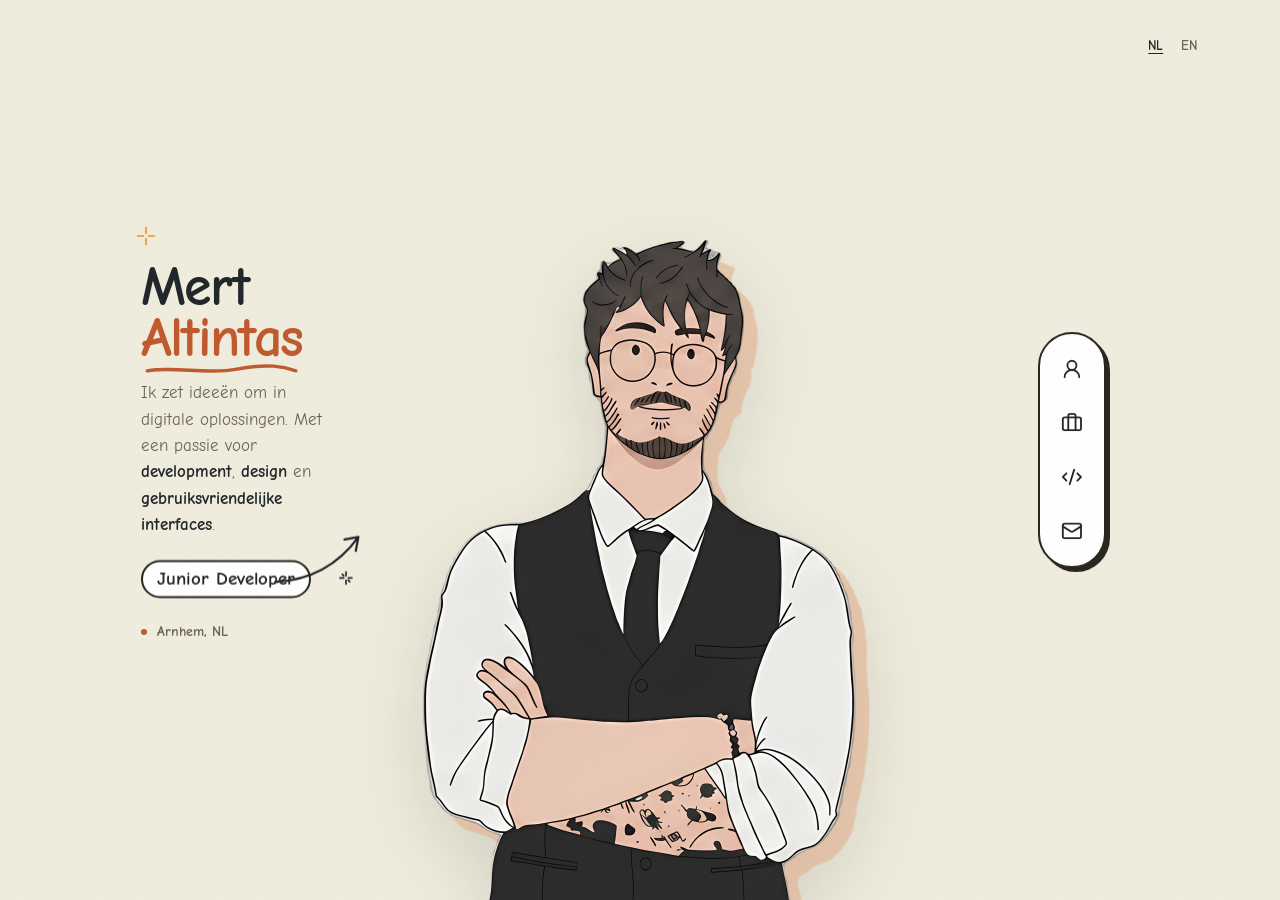
==== hero-concept.html @ b9d041a0 "V4 hero-concept: circle-reveal navigatie, dock, gooey trail, retro cursors Eerste commit van de port" ====
<!DOCTYPE html>
<html lang="nl">
<head>
<meta charset="UTF-8" />
<meta name="viewport" content="width=device-width, initial-scale=1.0" />
<title>Mert Altintas — Junior Developer</title>
<link rel="preconnect" href="https://fonts.googleapis.com" />
<link rel="preconnect" href="https://fonts.gstatic.com" crossorigin />
<link href="https://fonts.googleapis.com/css2?family=Bricolage+Grotesque:opsz,wght@12..96,500;12..96,600;12..96,700;12..96,800&family=Instrument+Sans:ital,wght@0,400;0,500;0,600;0,700;1,400&family=Comic+Neue:wght@400;700&display=swap" rel="stylesheet" />
<style>
  :root {
    --primary: #C05B2E;
    --deep:    #8F3E1C;
    --second:  #EFD9C8;
    --ink:     #22272B;
    --bg:      #F0EDDE;      /* matches the cartoon backdrop */
    --accent:  #F0A84B;
    --muted:   #6B6459;
    --hairline: #DED6C4;
    --line:    #2A2620;
  }

  * { margin: 0; padding: 0; box-sizing: border-box; }

  /* retro N64-handje als cursor, overal (pixel-art PNG, hotspot op de vingertop);
     tijdens mousedown zet JS .pressing op <html> en buigt de vinger (klik-variant) */
  html, body, a, button, .lang button, .dock-item, .back-circle {
    cursor: url("assets/cursor-hand.png") 11 1, auto;
  }
  html.pressing, html.pressing body, html.pressing a, html.pressing button,
  html.pressing .lang button, html.pressing .dock-item, html.pressing .back-circle {
    cursor: url("assets/cursor-hand-click.png?v=2") 11 7, auto;
  }
  html, body { height: 100%; }
  body {
    font-family: "Comic Sans MS", "Comic Sans", "Comic Neue", cursive; /* test op Merts verzoek, was "Instrument Sans" */
    color: var(--ink);
    background: var(--bg);
    overflow: hidden;
    -webkit-font-smoothing: antialiased;
    /* geen blauwe selectie bij klikken/slepen; LET OP: op de Contact-pagina straks
       user-select: text terugzetten op het mailadres zodat het kopieerbaar blijft */
    user-select: none;
    -webkit-user-select: none;
  }
  img { -webkit-user-drag: none; user-drag: none; }
  h1, h2, h3, .display { font-family: "Comic Sans MS", "Comic Sans", "Comic Neue", cursive; font-weight: bold; /* test, was "Bricolage Grotesque" */ }

  /* subtle paper grain */
  body::before {
    content: ""; position: fixed; inset: 0; pointer-events: none; z-index: 9;
    opacity: 0.04; mix-blend-mode: multiply;
    background-image: url("data:image/svg+xml,%3Csvg xmlns='http://www.w3.org/2000/svg' width='120' height='120'%3E%3Cfilter id='n'%3E%3CfeTurbulence type='fractalNoise' baseFrequency='0.8' numOctaves='2'/%3E%3C/filter%3E%3Crect width='100%25' height='100%25' filter='url(%23n)'/%3E%3C/svg%3E");
  }

  /* ===== Directional plane: home in the centre, each page in its own direction ===== */
  .viewport { width: 100vw; height: 100vh; overflow: hidden; }
  .track { position: relative; width: 100%; height: 100%; will-change: transform; }
  .panel { position: absolute; top: 0; left: 0; width: 100vw; height: 100vh; }
  .panel.pos-up    { top: -100vh; }  /* About me   */
  .panel.pos-right { left: 100vw; }  /* Projects   */
  .panel.pos-down  { top: 100vh; }   /* Skills     */
  .panel.pos-left  { left: -100vw; } /* Contact    */

  /* ===== HOME ===== */
  .home {
    display: grid;
    /* symmetric side columns so the portrait sits on the exact page centre */
    grid-template-columns: 1fr minmax(360px, 520px) 1fr;
    align-items: center;
    gap: 40px;
    padding: 48px clamp(40px, 6vw, 96px);
  }

  /* gooey pixel trail achter de content */
  #pixelCanvas {
    position: absolute; inset: 0; z-index: 0; pointer-events: none;
    display: grid; filter: url(#goo);
  }
  #pixelCanvas div { opacity: 0; background: var(--second); }
  #pixelCanvas div.on { opacity: 1; }
  /* content boven de trail */
  .intro { position: relative; z-index: 2; }

  /* top bar */
  .topbar {
    position: absolute; top: 34px; left: clamp(40px, 6vw, 96px); right: clamp(40px, 6vw, 96px);
    display: flex; justify-content: flex-end; align-items: center; z-index: 5;
  }
  .lang { display: flex; gap: 6px; font-size: 13px; font-weight: 600; color: var(--muted); }
  .lang button { font: inherit; background: none; border: 0; color: var(--muted); padding: 4px 6px; border-radius: 7px; }
  .lang button.on { color: var(--ink); text-decoration: underline; text-underline-offset: 3px; }

  /* left column */
  .intro { padding-left: clamp(24px, 5vw, 110px); }
  .intro .eyebrow {
    display: inline-flex; align-items: center; gap: 8px;
    font-size: 12px; font-weight: 700; letter-spacing: 0.14em; text-transform: uppercase; color: var(--muted);
    margin-bottom: 20px;
  }
  .intro .eyebrow::before { content: ""; width: 26px; height: 2px; background: var(--accent); border-radius: 2px; }
  .intro h1 {
    /* naam op een regel, dus kleiner dan de oude twee-regel-versie */
    font-size: clamp(38px, 4.4vw, 68px); line-height: 0.92; font-weight: 800; letter-spacing: -0.03em;
    margin-bottom: 16px;
  }
  .intro .bio { margin-bottom: 22px; }
  .intro .role { margin-bottom: 26px; }
  .intro h1 .last { color: var(--primary); -webkit-text-stroke: 0; position: relative; display: inline-block; }
  /* handgetekende accenten (16 jul): krabbel onder de naam, pijl naar de portrait, sparkles */
  .squiggle { position: absolute; left: 2%; bottom: -12px; width: 96%; height: 12px; color: var(--primary); }
  .doodle { position: absolute; color: var(--ink); pointer-events: none; }
  .doodle-spark-a { top: -36px; left: calc(clamp(24px, 5vw, 110px) - 6px); width: 22px; height: 22px; color: var(--accent); transform: rotate(12deg); }
  .doodle-spark-b { bottom: 52px; left: calc(clamp(24px, 5vw, 110px) + 196px); width: 18px; height: 18px; opacity: 0.75; transform: rotate(-9deg); }
  .doodle-arrow { right: -34px; bottom: 46px; width: 104px; height: 74px; opacity: 0.85; transform: rotate(6deg); }
  @media (max-width: 980px) { .doodle { display: none; } }
  .role {
    display: inline-block; font-family: "Comic Sans MS", "Comic Sans", "Comic Neue", cursive; font-weight: 600; font-size: 19px;
    color: var(--ink); padding: 6px 14px; border: 2px solid var(--line); border-radius: 999px; background: #fff;
    margin-bottom: 24px;
  }
  .bio { font-size: 16.5px; line-height: 1.6; color: var(--muted); max-width: 34ch; margin-bottom: 26px; }
  .bio b { color: var(--ink); font-weight: 600; }
  .meta { display: flex; align-items: center; gap: 10px; font-size: 13.5px; font-weight: 600; color: var(--muted); }
  .meta .dot { width: 6px; height: 6px; border-radius: 50%; background: var(--primary); }

  /* center portrait */
  .portrait {
    position: relative; display: grid; place-items: end center;
    height: calc(100% + 48px); margin-bottom: -48px; /* compensate section padding: image touches viewport bottom */
  }
  .portrait img {
    position: relative; z-index: 2; width: min(100%, 483px); height: auto; display: block;
    /* cartoon.png is nu een transparante cutout, edge-mask niet meer nodig */
    /* kleine overhang zodat de muis-parallax geen naad onder de figuur toont */
    margin-bottom: -10px;
    /* schaduw achter de figuur: harde offset in perzik (stijl van de site) + zachte diepte */
    filter: drop-shadow(14px 14px 0 rgba(228, 182, 149, 0.65)) drop-shadow(0 24px 36px rgba(34, 39, 43, 0.14));
  }
  /* right dock-nav (macOS-dock magnificatie, in de eigen stijl van de site) */
  .dock {
    justify-self: center; z-index: 2;
    display: flex; flex-direction: column; align-items: center; gap: 8px;
    background: #fff; border: 2px solid var(--line); border-radius: 999px;
    padding: 12px 9px; box-shadow: 4px 4px 0 var(--line); width: max-content;
  }
  .dock-item {
    position: relative; width: 46px; height: 46px; flex: 0 0 auto;
    display: grid; place-items: center;
    background: none; border: 2px solid transparent; border-radius: 50%;
    color: var(--ink); padding: 0;
    transition: background 0.2s ease, border-color 0.2s ease, color 0.2s ease;
  }
  .dock-item svg { width: 52%; height: 52%; }
  .dock-item:hover, .dock-item:focus-visible { background: var(--bg); border-color: var(--line); color: var(--primary); }
  .dock-label {
    position: absolute; right: calc(100% + 16px); top: 50%; translate: 0 -50%;
    background: #fff; border: 1.5px solid var(--line); border-radius: 8px;
    padding: 5px 11px; font-size: 13px; font-weight: 600; white-space: nowrap;
    box-shadow: 2px 2px 0 var(--line); color: var(--ink);
    opacity: 0; transform: translateX(6px); pointer-events: none;
    transition: opacity 0.18s ease, transform 0.18s ease;
  }
  .dock-item:hover .dock-label, .dock-item:focus-visible .dock-label { opacity: 1; transform: translateX(0); }
  /* game-style selectiepijltje rechts van het gehoverde item: obsidian-look
     (glazig donker facet-verloop via gradient + clip-path driehoek) */
  .dock-item::after {
    content: ""; position: absolute; left: calc(100% + 24px); top: 50%;
    translate: 0 -50%; width: 16px; height: 20px;
    background: linear-gradient(135deg, #4A525A 0%, #22272B 42%, #0C0E10 100%);
    clip-path: polygon(100% 0, 0 50%, 100% 100%);
    filter: drop-shadow(2px 3px 0 rgba(42, 38, 32, 0.3));
    opacity: 0; transform: translateX(8px); pointer-events: none;
    transition: opacity 0.15s ease, transform 0.15s ease;
  }
  .dock-item:hover::after, .dock-item:focus-visible::after { opacity: 1; transform: translateX(0); }

  /* ===== SUBPAGES ===== */
  .sub { display: grid; place-items: center; text-align: center; padding: 60px; background: var(--bg); }
  /* placeholder page colours */
  .sub.pos-up    { background: #F0A84B; }  /* About    */
  .sub.pos-right { background: #C05B2E; }  /* Projects */
  .sub.pos-down  { background: #8F3E1C; }  /* Skills   */
  .sub.pos-left  { background: #EFD9C8; }  /* Contact  */
  .sub.pos-up .kicker { color: var(--deep); }
  .sub.pos-right, .sub.pos-down { color: #F6F1E4; }
  .sub.pos-right .kicker, .sub.pos-down .kicker { color: var(--accent); }
  .sub.pos-right p, .sub.pos-down p { color: #F0E4D3; }
  .sub.pos-left .kicker { color: var(--primary); }
  .sub .inner { max-width: 640px; }
  .sub .kicker { font-size: 12px; font-weight: 700; letter-spacing: 0.16em; text-transform: uppercase; color: var(--accent); margin-bottom: 14px; }
  .sub h2 { font-size: clamp(40px, 6vw, 72px); font-weight: 800; letter-spacing: -0.03em; line-height: 1; margin-bottom: 18px; }
  .sub p { font-size: 17px; line-height: 1.6; color: var(--muted); }
  /* circle-reveal navigatie: pagina cirkelt uit de dock-knop open, de ronde
     terugknop zit op dezelfde plek en zuigt hem weer terug */
  .panel.circle-mode { position: fixed; top: 0; left: 0; z-index: 30; will-change: clip-path; }
  /* ronde terugknop met home-icoon; toets B (en Esc) gaat ook terug.
     LET OP: absolute (niet fixed), anders blijft hij op het scherm hangen
     als zijn panel weer buiten beeld geparkeerd wordt (bug 16 jul) */
  .back-circle {
    position: absolute; translate: -50% -50%; width: 52px; height: 52px;
    border-radius: 50%; background: #fff; border: 2px solid var(--line);
    box-shadow: 3px 3px 0 var(--line); display: grid; place-items: center;
    color: var(--ink); padding: 0;
    transition: transform 0.2s ease, box-shadow 0.2s ease;
  }
  .back-circle:hover, .back-circle:focus-visible { transform: scale(1.1); box-shadow: 4px 4px 0 var(--line); }
  .back-circle svg { width: 24px; height: 24px; }


  /* click sparks (reactbits ClickSpark, geport naar vanilla) */
  #sparkCanvas { position: fixed; inset: 0; z-index: 45; pointer-events: none; }

  /* reveal-on-load */
  .rv { opacity: 0; transform: translateY(18px); }

  @media (max-width: 980px) {
    .home { grid-template-columns: 1fr; grid-template-areas: "portrait" "intro" "roadmap"; text-align: center; overflow-y: auto; padding-top: 90px; }
    .portrait { grid-area: portrait; } .intro { grid-area: intro; }
    .dock { grid-area: roadmap; flex-direction: row; margin: 0 auto 24px; }
    .dock-label { display: none; } /* geen hover op touch */
    .dock-item::after { display: none; } /* selectiepijltje ook niet op mobiel */
    .bio { margin-left: auto; margin-right: auto; }
  }
</style>
</head>
<body>
  <div class="viewport">
    <div class="track" id="track">

      <!-- ============ HOME ============ -->
      <section class="panel home">
        <!-- gooey pixel trail (21st.dev @danielpetho gooey-filter, geport naar vanilla) -->
        <svg aria-hidden="true" style="position:absolute;width:0;height:0">
          <defs>
            <filter id="goo">
              <feGaussianBlur in="SourceGraphic" stdDeviation="5" result="blur" />
              <feColorMatrix in="blur" type="matrix" values="1 0 0 0 0  0 1 0 0 0  0 0 1 0 0  0 0 0 19 -9" result="goo" />
              <feComposite in="SourceGraphic" in2="goo" operator="atop" />
            </filter>
          </defs>
        </svg>
        <div id="pixelCanvas" aria-hidden="true"></div>

        <div class="topbar">
          <div class="lang"><button class="on">NL</button><button>EN</button></div>
        </div>

        <div class="intro">
          <svg class="doodle doodle-spark-a rv" viewBox="0 0 24 24" aria-hidden="true"><path d="M12 3v6M12 15v6M3 12h6M15 12h6" fill="none" stroke="currentColor" stroke-width="2.4" stroke-linecap="round"/></svg>
          <h1 class="rv">Mert <span class="last">Altintas<svg class="squiggle" viewBox="0 0 200 14" preserveAspectRatio="none" aria-hidden="true"><path d="M4 8 C 40 2, 80 13, 120 6 S 180 3, 196 8" fill="none" stroke="currentColor" stroke-width="4" stroke-linecap="round"/></svg></span></h1>
          <p class="bio rv">Ik zet ideeën om in digitale oplossingen. Met een passie voor <b>development</b>, <b>design</b> en <b>gebruiksvriendelijke interfaces</b>.</p>
          <span class="role rv">Junior Developer</span>
          <div class="meta rv"><span class="dot"></span> Arnhem, NL</div>
          <svg class="doodle doodle-spark-b rv" viewBox="0 0 24 24" aria-hidden="true"><path d="M12 4v5M12 15v5M4 12h5M15 12h5M7 7l2 2M15 15l2 2" fill="none" stroke="currentColor" stroke-width="2.2" stroke-linecap="round"/></svg>
          <svg class="doodle doodle-arrow rv" viewBox="0 0 120 84" aria-hidden="true"><path d="M6 72 C 42 70, 76 56, 102 20 M102 20 l-16 3 M102 20 l-3 16" fill="none" stroke="currentColor" stroke-width="2.6" stroke-linecap="round" stroke-linejoin="round"/></svg>
        </div>

        <div class="portrait rv">
          <img src="assets/cartoon.png?v=8" alt="Mert Altintas, cartoon" />
        </div>

        <!-- dock-nav (21st.dev @ibelick dock, geport naar vanilla, gefuseerd met de kompas-items) -->
        <nav class="dock rv" id="dock" aria-label="Navigatie">
          <button class="dock-item" data-target="1" aria-label="About me">
            <svg viewBox="0 0 24 24" fill="none" stroke="currentColor" stroke-width="2" stroke-linecap="round" stroke-linejoin="round"><circle cx="12" cy="8" r="5"/><path d="M20 21a8 8 0 0 0-16 0"/></svg>
            <span class="dock-label">About me</span>
          </button>
          <button class="dock-item" data-target="2" aria-label="Projects">
            <svg viewBox="0 0 24 24" fill="none" stroke="currentColor" stroke-width="2" stroke-linecap="round" stroke-linejoin="round"><path d="M16 20V4a2 2 0 0 0-2-2h-4a2 2 0 0 0-2 2v16"/><rect width="20" height="14" x="2" y="6" rx="2"/></svg>
            <span class="dock-label">Projects</span>
          </button>
          <button class="dock-item" data-target="3" aria-label="Skills">
            <svg viewBox="0 0 24 24" fill="none" stroke="currentColor" stroke-width="2" stroke-linecap="round" stroke-linejoin="round"><path d="m18 16 4-4-4-4"/><path d="m6 8-4 4 4 4"/><path d="m14.5 4-5 16"/></svg>
            <span class="dock-label">Skills</span>
          </button>
          <button class="dock-item" data-target="4" aria-label="Contact">
            <svg viewBox="0 0 24 24" fill="none" stroke="currentColor" stroke-width="2" stroke-linecap="round" stroke-linejoin="round"><rect width="20" height="16" x="2" y="4" rx="2"/><path d="m22 7-8.97 5.7a1.94 1.94 0 0 1-2.06 0L2 7"/></svg>
            <span class="dock-label">Contact</span>
          </button>
        </nav>
      </section>

      <!-- ============ SUBPAGES: elk een eigen windrichting ============ -->
      <section class="panel sub pos-up">
        <button class="back-circle" data-target="0" aria-label="Terug">
          <svg viewBox="0 0 24 24" fill="none" stroke="currentColor" stroke-width="2.1" stroke-linecap="round" stroke-linejoin="round"><path d="M15 21v-8a1 1 0 0 0-1-1h-4a1 1 0 0 0-1 1v8"/><path d="M3 10a2 2 0 0 1 .709-1.528l7-5.999a2 2 0 0 1 2.582 0l7 5.999A2 2 0 0 1 21 10v9a2 2 0 0 1-2 2H5a2 2 0 0 1-2-2z"/></svg>
        </button>
        <div class="inner"><div class="kicker">About</div><h2>About me</h2><p>Deze pagina bouwen we straks.</p></div>
      </section>
      <section class="panel sub pos-right">
        <button class="back-circle" data-target="0" aria-label="Terug">
          <svg viewBox="0 0 24 24" fill="none" stroke="currentColor" stroke-width="2.1" stroke-linecap="round" stroke-linejoin="round"><path d="M15 21v-8a1 1 0 0 0-1-1h-4a1 1 0 0 0-1 1v8"/><path d="M3 10a2 2 0 0 1 .709-1.528l7-5.999a2 2 0 0 1 2.582 0l7 5.999A2 2 0 0 1 21 10v9a2 2 0 0 1-2 2H5a2 2 0 0 1-2-2z"/></svg>
        </button>
        <div class="inner"><div class="kicker">Work</div><h2>Projects</h2><p>Hier komen de projectkaarten: ChoreShare, EventKit, en meer.</p></div>
      </section>
      <section class="panel sub pos-down">
        <button class="back-circle" data-target="0" aria-label="Terug">
          <svg viewBox="0 0 24 24" fill="none" stroke="currentColor" stroke-width="2.1" stroke-linecap="round" stroke-linejoin="round"><path d="M15 21v-8a1 1 0 0 0-1-1h-4a1 1 0 0 0-1 1v8"/><path d="M3 10a2 2 0 0 1 .709-1.528l7-5.999a2 2 0 0 1 2.582 0l7 5.999A2 2 0 0 1 21 10v9a2 2 0 0 1-2 2H5a2 2 0 0 1-2-2z"/></svg>
        </button>
        <div class="inner"><div class="kicker">Stack</div><h2>Skills</h2><p>Hier komt de skill-set en tooling.</p></div>
      </section>
      <section class="panel sub pos-left">
        <button class="back-circle" data-target="0" aria-label="Terug">
          <svg viewBox="0 0 24 24" fill="none" stroke="currentColor" stroke-width="2.1" stroke-linecap="round" stroke-linejoin="round"><path d="M15 21v-8a1 1 0 0 0-1-1h-4a1 1 0 0 0-1 1v8"/><path d="M3 10a2 2 0 0 1 .709-1.528l7-5.999a2 2 0 0 1 2.582 0l7 5.999A2 2 0 0 1 21 10v9a2 2 0 0 1-2 2H5a2 2 0 0 1-2-2z"/></svg>
        </button>
        <div class="inner"><div class="kicker">Say hi</div><h2>Contact</h2><p>Hier komen je mail en socials.</p></div>
      </section>

    </div>
  </div>

  <canvas id="sparkCanvas"></canvas>

  <script src="https://cdnjs.cloudflare.com/ajax/libs/gsap/3.12.5/gsap.min.js"></script>
  <script>
    let current = 0;      /* 0 home, 1 about, 2 projects, 3 skills, 4 contact */
    let animating = false;

    /* CIRCLE-REVEAL navigatie (16 jul, verving de richtings-wipe na Merts akkoord):
       elke pagina cirkelt open vanuit zijn dock-knop (clip-path circle), de ronde
       terugknop op exact dezelfde plek zuigt hem weer terug. De track beweegt
       nooit meer; .circle-mode zet het panel fullscreen op position:fixed. */
    const PANELS = [null,
      document.querySelector(".panel.pos-up"),     /* 1 about    */
      document.querySelector(".panel.pos-right"),  /* 2 projects */
      document.querySelector(".panel.pos-down"),   /* 3 skills   */
      document.querySelector(".panel.pos-left"),   /* 4 contact  */
    ];
    let activePanel = null, circleOrigin = null;
    const coverRadius = (x, y) =>
      Math.hypot(Math.max(x, window.innerWidth - x), Math.max(y, window.innerHeight - y));
    const circleClip = (r) => {
      activePanel.style.clipPath = "circle(" + r + "px at " + circleOrigin.x + "px " + circleOrigin.y + "px)";
    };
    function openCircle(i, btn) {
      animating = true;
      activePanel = PANELS[i];
      const b = btn.getBoundingClientRect();
      circleOrigin = { x: b.left + b.width / 2, y: b.top + b.height / 2 };
      const back = activePanel.querySelector(".back-circle");
      back.style.left = circleOrigin.x + "px";
      back.style.top = circleOrigin.y + "px";
      activePanel.classList.add("circle-mode");
      circleClip(0);
      current = i;
      const prox = { r: 0 };
      gsap.to(prox, {
        r: coverRadius(circleOrigin.x, circleOrigin.y), duration: 0.9, ease: "power3.inOut",
        onUpdate: () => circleClip(prox.r),
        onComplete: () => { activePanel.style.clipPath = "none"; animating = false; },
      });
    }
    function closeCircle() {
      animating = true;
      const prox = { r: coverRadius(circleOrigin.x, circleOrigin.y) };
      gsap.to(prox, {
        r: 0, duration: 0.75, ease: "power3.inOut",
        onUpdate: () => circleClip(prox.r),
        onComplete: () => {
          activePanel.classList.remove("circle-mode");
          activePanel.style.clipPath = "";
          activePanel = null;
          current = 0; animating = false;
        },
      });
    }
    function goTo(i, srcEl) {
      i = Math.max(0, Math.min(PANELS.length - 1, i));
      if (i === current || animating) return;
      if (i > 0 && current === 0 && srcEl) openCircle(i, srcEl);
      else if (i === 0 && activePanel) closeCircle();
    }

    document.querySelectorAll("[data-target]").forEach((el) => {
      el.addEventListener("click", (e) => {
        e.preventDefault();
        goTo(parseInt(el.dataset.target, 10), el);
      });
    });

    // keyboard: Esc en B (zoals op een controller) gaan terug naar home
    document.addEventListener("keydown", (e) => {
      if (e.key === "Escape" || e.key === "b" || e.key === "B") goTo(0);
    });

    // click sparks (reactbits ClickSpark in vanilla): streepjes schieten uit het klikpunt
    const sparkCanvas = document.getElementById("sparkCanvas");
    const sparkCtx = sparkCanvas.getContext("2d");
    const SPARK = { count: 8, size: 10, radius: 17, duration: 420 };
    let sparks = [], sparkRaf = null;
    function sizeSparkCanvas() {
      sparkCanvas.width = window.innerWidth * devicePixelRatio;
      sparkCanvas.height = window.innerHeight * devicePixelRatio;
      sparkCtx.setTransform(devicePixelRatio, 0, 0, devicePixelRatio, 0, 0);
    }
    sizeSparkCanvas();
    window.addEventListener("resize", sizeSparkCanvas);
    function drawSparks(now) {
      sparkCtx.clearRect(0, 0, window.innerWidth, window.innerHeight);
      sparks = sparks.filter((s) => {
        const p = (now - s.t0) / SPARK.duration;
        if (p >= 1) return false;
        const eased = 1 - Math.pow(1 - p, 3); /* ease-out cubic */
        const dist = eased * SPARK.radius;
        const len = SPARK.size * (1 - eased);
        const x1 = s.x + Math.cos(s.hoek) * dist;
        const y1 = s.y + Math.sin(s.hoek) * dist;
        sparkCtx.strokeStyle = s.kleur;
        sparkCtx.lineWidth = 2;
        sparkCtx.lineCap = "round";
        sparkCtx.beginPath();
        sparkCtx.moveTo(x1, y1);
        sparkCtx.lineTo(x1 + Math.cos(s.hoek) * len, y1 + Math.sin(s.hoek) * len);
        sparkCtx.stroke();
        return true;
      });
      sparkRaf = sparks.length ? requestAnimationFrame(drawSparks) : null;
    }
    document.addEventListener("mousedown", (e) => {
      /* inkt op lichte pagina's, cream op de donkere (projects/skills) */
      const kleur = (current === 2 || current === 3) ? "#F6F1E4" : "#22272B";
      const t0 = performance.now();
      for (let i = 0; i < SPARK.count; i++) {
        sparks.push({ x: e.clientX, y: e.clientY, hoek: (2 * Math.PI * i) / SPARK.count, t0, kleur });
      }
      if (!sparkRaf) sparkRaf = requestAnimationFrame(drawSparks);
    });

    // cursor: vinger buigt zolang de muisknop ingedrukt is
    document.addEventListener("mousedown", () => document.documentElement.classList.add("pressing"));
    document.addEventListener("mouseup", () => document.documentElement.classList.remove("pressing"));
    document.addEventListener("mouseleave", () => document.documentElement.classList.remove("pressing"));

    // gooey pixel trail: muis laat blokjes achter die door het SVG-filter samensmelten
    const pixelCanvas = document.getElementById("pixelCanvas");
    let pxSize = 28, pxCols = 0, pxCells = [], pxTimers = [];
    function buildPixelGrid() {
      pxSize = window.innerWidth < 980 ? 22 : 28;
      pxCols = Math.ceil(pixelCanvas.clientWidth / pxSize);
      const pxRows = Math.ceil(pixelCanvas.clientHeight / pxSize);
      pixelCanvas.style.gridTemplateColumns = "repeat(" + pxCols + ", 1fr)";
      pixelCanvas.style.gridTemplateRows = "repeat(" + pxRows + ", 1fr)";
      pixelCanvas.innerHTML = "";
      pxCells = []; pxTimers = [];
      const frag = document.createDocumentFragment();
      for (let i = 0; i < pxCols * pxRows; i++) {
        const d = document.createElement("div");
        frag.appendChild(d); pxCells.push(d); pxTimers.push(0);
      }
      pixelCanvas.appendChild(frag);
    }
    buildPixelGrid();
    window.addEventListener("resize", buildPixelGrid);
    window.addEventListener("mousemove", (e) => {
      if (current !== 0) return;
      const r = pixelCanvas.getBoundingClientRect();
      if (e.clientX < r.left || e.clientY < r.top || e.clientX >= r.right || e.clientY >= r.bottom) return;
      const i = Math.floor((e.clientX - r.left) / pxSize) + Math.floor((e.clientY - r.top) / pxSize) * pxCols;
      const cell = pxCells[i];
      if (!cell) return;
      cell.classList.add("on");
      clearTimeout(pxTimers[i]);
      pxTimers[i] = setTimeout(() => cell.classList.remove("on"), 500);
    });

    // dock-magnificatie: knoppen zwellen op naarmate de muis dichterbij komt (macOS-dock)
    if (window.matchMedia("(pointer: fine)").matches) {
      const BASE = 46, GROW = 24, RANGE = 110;
      const dockEl = document.getElementById("dock");
      const dockItems = [...dockEl.querySelectorAll(".dock-item")].map((el) => ({
        el,
        wTo: gsap.quickTo(el, "width",  { duration: 0.25, ease: "power2.out" }),
        hTo: gsap.quickTo(el, "height", { duration: 0.25, ease: "power2.out" }),
      }));
      window.addEventListener("mousemove", (e) => {
        if (current !== 0) return;
        const r = dockEl.getBoundingClientRect();
        const near = e.clientX > r.left - 130 && e.clientX < r.right + 130 &&
                     e.clientY > r.top - 130 && e.clientY < r.bottom + 130;
        dockItems.forEach(({ el, wTo, hTo }) => {
          let size = BASE;
          if (near) {
            const b = el.getBoundingClientRect();
            const d = Math.abs(e.clientY - (b.top + b.height / 2));
            size = BASE + GROW * Math.max(0, 1 - d / RANGE);
          }
          wTo(size); hTo(size);
        });
      });
    }

    // subtiele muis-parallax op home: portrait beweegt zacht mee, doodle iets sterker (diepte)
    if (window.matchMedia("(pointer: fine)").matches) {
      const layers = [
        { el: document.querySelector(".portrait img"), fx: 14, fy: 7 },
      ].filter(l => l.el).map(l => ({
        fx: l.fx, fy: l.fy,
        xTo: gsap.quickTo(l.el, "x", { duration: 0.7, ease: "power3.out" }),
        yTo: gsap.quickTo(l.el, "y", { duration: 0.7, ease: "power3.out" }),
      }));
      window.addEventListener("mousemove", (e) => {
        if (current !== 0 || animating) return;
        const nx = e.clientX / window.innerWidth - 0.5;
        const ny = e.clientY / window.innerHeight - 0.5;
        layers.forEach(L => { L.xTo(nx * L.fx); L.yTo(ny * L.fy); });
      });
    }

    // intro reveal
    window.addEventListener("load", () => {
      gsap.to(".rv", { opacity: 1, y: 0, duration: 0.8, ease: "power3.out", stagger: 0.09, delay: 0.15 });
    });

  </script>
</body>
</html>
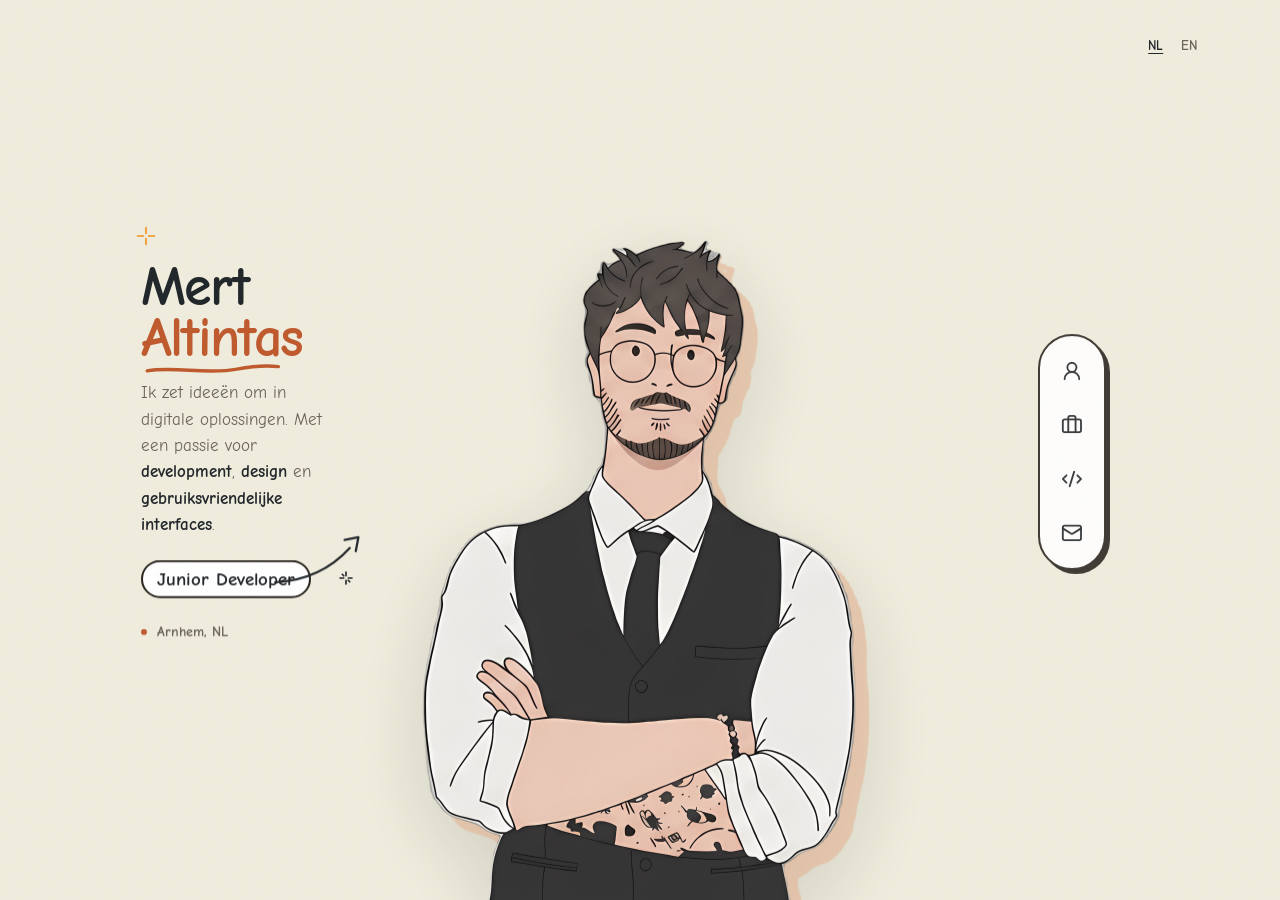
==== commit b0956a1c: "V4: liquid trail, subpagina's gevuld, spiraal-morph navigatie, contactformulier - Gooey pixel-grid v" ====
--- a/hero-concept.html
+++ b/hero-concept.html
@@ -72,13 +72,13 @@
     padding: 48px clamp(40px, 6vw, 96px);
   }
 
-  /* gooey pixel trail achter de content */
-  #pixelCanvas {
-    position: absolute; inset: 0; z-index: 0; pointer-events: none;
-    display: grid; filter: url(#goo);
-  }
-  #pixelCanvas div { opacity: 0; background: var(--second); }
-  #pixelCanvas div.on { opacity: 1; }
+  /* liquid trail: canvas per panel, het goo-filter smelt de cirkels tot een
+     vloeibare sliert die achter de muis aan stroomt (verving de pixel-grid) */
+  .trail-canvas {
+    /* LET OP: canvas is een replaced element, inset:0 rekt hem niet op; width/height moet expliciet */
+    position: absolute; inset: 0; width: 100%; height: 100%; z-index: 0; pointer-events: none;
+    filter: url(#goo);
+  }
   /* content boven de trail */
   .intro { position: relative; z-index: 2; }
 
@@ -176,8 +176,8 @@
   .dock-item:hover::after, .dock-item:focus-visible::after { opacity: 1; transform: translateX(0); }
 
   /* ===== SUBPAGES ===== */
-  .sub { display: grid; place-items: center; text-align: center; padding: 60px; background: var(--bg); }
-  /* placeholder page colours */
+  .sub { display: grid; place-items: center; text-align: left; padding: clamp(28px, 5vh, 56px) clamp(24px, 5vw, 72px); background: var(--bg); overflow: hidden; }
+  /* paginakleuren */
   .sub.pos-up    { background: #F0A84B; }  /* About    */
   .sub.pos-right { background: #C05B2E; }  /* Projects */
   .sub.pos-down  { background: #8F3E1C; }  /* Skills   */
@@ -187,10 +187,129 @@
   .sub.pos-right .kicker, .sub.pos-down .kicker { color: var(--accent); }
   .sub.pos-right p, .sub.pos-down p { color: #F0E4D3; }
   .sub.pos-left .kicker { color: var(--primary); }
-  .sub .inner { max-width: 640px; }
+  /* scrollen kan, maar zonder zichtbare scrollbar (Mert wil geen "scroll options" zien) */
+  .sub .inner { position: relative; z-index: 2; width: min(100%, 1080px); max-height: 100%; overflow-y: auto; scrollbar-width: none; }
+  .sub .inner::-webkit-scrollbar { display: none; }
   .sub .kicker { font-size: 12px; font-weight: 700; letter-spacing: 0.16em; text-transform: uppercase; color: var(--accent); margin-bottom: 14px; }
-  .sub h2 { font-size: clamp(40px, 6vw, 72px); font-weight: 800; letter-spacing: -0.03em; line-height: 1; margin-bottom: 18px; }
-  .sub p { font-size: 17px; line-height: 1.6; color: var(--muted); }
+  .sub h2 { font-size: clamp(34px, 4.6vw, 60px); font-weight: 800; letter-spacing: -0.03em; line-height: 1; margin-bottom: 18px; }
+  .sub p { font-size: 16.5px; line-height: 1.6; color: var(--muted); }
+
+  /* gedeelde bouwstenen in de site-stijl: wit papier, inkt-rand, offset-schaduw */
+  .chip {
+    display: inline-flex; align-items: center; gap: 7px;
+    background: #fff; border: 2px solid var(--line); border-radius: 999px;
+    padding: 6px 13px; font-size: 13.5px; font-weight: 600; color: var(--ink);
+    box-shadow: 2px 2px 0 var(--line);
+    transition: transform 0.18s cubic-bezier(0.34, 1.56, 0.64, 1);
+  }
+  .chip:hover { transform: rotate(0deg) translateY(-3px); }
+
+  /* --- About: polaroid links, verhaal rechts --- */
+  .about-grid { display: grid; grid-template-columns: minmax(220px, 300px) 1fr; gap: clamp(28px, 4vw, 64px); align-items: center; }
+  /* rauwe cutout-foto tegen de onderrand geankerd, zoals de cartoon op home
+     (polaroid eruit op Merts verzoek 17 jul); zit buiten .inner zodat hij
+     niet meescrollt en de onderkant nooit los in beeld hangt */
+  .about-photo {
+    position: absolute; z-index: 1; left: clamp(32px, 8vw, 150px); bottom: -8px;
+    height: min(74vh, 640px); width: auto; display: block;
+    filter: drop-shadow(12px 12px 0 rgba(143, 62, 28, 0.35)) drop-shadow(0 18px 28px rgba(34, 39, 43, 0.16));
+  }
+  .about-grid { grid-template-columns: minmax(240px, 360px) 1fr; }
+  .about-grid .about-spacer { min-height: 1px; }
+  .sub.pos-up h2 { color: var(--ink); }
+  .sub.pos-up p { color: #4A3312; max-width: 52ch; } /* 52ch: blijft vrij van de terugknop rechts */
+  .about-text p + p { margin-top: 12px; }
+  .facts { display: flex; flex-wrap: wrap; gap: 10px; margin-top: 22px; }
+
+  /* --- Projects: kop links, kaarten rechts --- */
+  /* minmax(0,1fr): anders duwen de screenshots de tracks breder dan de container */
+  .proj-layout { display: grid; grid-template-columns: minmax(200px, 280px) minmax(0, 1fr); gap: clamp(26px, 4vw, 56px); align-items: center; }
+  .proj-grid { display: grid; grid-template-columns: minmax(0, 1fr) minmax(0, 1fr); gap: 18px; }
+  .proj-card {
+    display: block; min-width: 0; text-decoration: none; color: var(--ink);
+    background: #fff; border: 2px solid var(--line); border-radius: 16px;
+    box-shadow: 4px 4px 0 var(--line); padding: 14px;
+    transition: transform 0.22s cubic-bezier(0.34, 1.56, 0.64, 1), box-shadow 0.22s cubic-bezier(0.34, 1.56, 0.64, 1);
+  }
+  .proj-card:hover { transform: translate(-3px, -3px) rotate(-0.4deg); box-shadow: 8px 8px 0 var(--line); }
+  .thumb {
+    height: 108px; border-radius: 10px; border: 1.5px solid var(--hairline);
+    overflow: hidden; display: grid; place-items: center; margin-bottom: 12px; background: var(--bg);
+  }
+  .thumb img { width: 100%; height: 100%; object-fit: cover; object-position: top; }
+  .thumb.thumb-app img { object-position: 50% 26%; } /* stukje onder de statusbalk */
+  .thumb.thumb-me img { object-position: 50% 10%; }  /* hoofd van de cartoon in beeld */
+  /* placeholder-thumbnail zolang er nog geen echte screenshot is */
+  .thumb.ph {
+    font-size: 12px; font-weight: 700; letter-spacing: 0.08em; text-transform: uppercase; color: var(--muted);
+    background: repeating-linear-gradient(-45deg, var(--bg) 0 12px, #E9E4D2 12px 24px);
+  }
+  .proj-card h3 { display: flex; align-items: center; gap: 7px; font-size: 17px; margin-bottom: 4px; }
+  .proj-card h3 svg { width: 15px; height: 15px; flex: 0 0 auto; color: var(--primary); }
+  .sub .proj-card .pdesc { color: var(--muted); font-size: 13.5px; line-height: 1.45; margin-bottom: 11px; }
+  .tags { display: flex; flex-wrap: wrap; gap: 6px; }
+  .tag { font-size: 11px; font-weight: 700; padding: 3px 9px; border: 1.5px solid var(--line); border-radius: 999px; background: var(--bg); color: var(--ink); }
+
+  /* --- Skills: groepen met chips, licht scheefgezet als stickers --- */
+  .skills-inner { max-width: 780px; }
+  .sk-intro { max-width: 52ch; }
+  .skill-groups { display: grid; gap: 26px; margin-top: 26px; }
+  .sgroup h3 { font-size: 13px; font-weight: 700; letter-spacing: 0.14em; text-transform: uppercase; color: var(--accent); margin-bottom: 12px; }
+  .sgroup .chips { display: flex; flex-wrap: wrap; gap: 10px; }
+  .sgroup .chip:nth-child(3n)   { transform: rotate(1.6deg); }
+  .sgroup .chip:nth-child(3n+1) { transform: rotate(-1.2deg); }
+  .sgroup .chip:hover { transform: rotate(0deg) translateY(-3px); }
+
+  /* --- Contact: gecentreerd, mailadres kopieerbaar --- */
+  .contact-inner { text-align: center; display: grid; justify-items: center; }
+  .sub.pos-left h2 { color: var(--ink); }
+  .sub.pos-left p { max-width: 44ch; }
+  /* direct-bericht formulier (17 jul, verving de mailto/GitHub-knoppen op Merts verzoek) */
+  .contact-form {
+    width: min(100%, 540px); text-align: left; margin-top: 24px;
+    background: #fff; border: 2px solid var(--line); border-radius: 18px;
+    box-shadow: 5px 5px 0 var(--line); padding: 20px;
+    display: grid; gap: 13px;
+  }
+  .form-row { display: grid; grid-template-columns: 1fr 1fr; gap: 12px; }
+  .field { display: grid; gap: 6px; }
+  .field span { font-size: 11px; font-weight: 700; letter-spacing: 0.09em; text-transform: uppercase; color: var(--muted); }
+  .field input, .field textarea {
+    font: inherit; font-size: 14.5px; font-weight: 600; color: var(--ink);
+    background: var(--bg); border: 2px solid var(--line); border-radius: 12px;
+    padding: 9px 12px; min-width: 0; resize: vertical;
+    user-select: text; -webkit-user-select: text;
+    transition: border-color 0.18s ease, background 0.18s ease;
+  }
+  .field input:focus, .field textarea:focus { outline: none; border-color: var(--primary); background: #fff; }
+  .send-btn { justify-self: end; }
+  .send-btn:disabled { opacity: 0.6; }
+  .contact-row { display: flex; align-items: center; justify-content: center; flex-wrap: wrap; gap: 12px; margin-top: 18px; }
+  .mail-card {
+    display: inline-flex; align-items: center; gap: 12px;
+    background: #fff; border: 2px solid var(--line); border-radius: 999px;
+    box-shadow: 4px 4px 0 var(--line); padding: 8px 10px 8px 20px;
+  }
+  /* mailadres moet kopieerbaar blijven (user-select staat globaal uit) */
+  .mail-card .addr { font-size: clamp(15px, 2vw, 21px); font-weight: 700; color: var(--ink); user-select: text; -webkit-user-select: text; }
+  .copy-btn {
+    font: inherit; font-size: 13px; font-weight: 700; color: var(--ink);
+    border: 2px solid var(--line); background: var(--bg); border-radius: 999px; padding: 8px 14px;
+    transition: background 0.18s ease, transform 0.18s cubic-bezier(0.34, 1.56, 0.64, 1);
+  }
+  .copy-btn:hover { background: var(--second); transform: translateY(-2px); }
+  .cta {
+    display: inline-flex; align-items: center; gap: 8px; text-decoration: none;
+    font: inherit; color: var(--ink); font-weight: 700; font-size: 14.5px;
+    background: #fff; border: 2px solid var(--line); border-radius: 999px; padding: 10px 18px;
+    box-shadow: 3px 3px 0 var(--line);
+    transition: transform 0.2s cubic-bezier(0.34, 1.56, 0.64, 1), box-shadow 0.2s cubic-bezier(0.34, 1.56, 0.64, 1);
+  }
+  .cta:hover { transform: translate(-2px, -2px); box-shadow: 5px 5px 0 var(--line); }
+  .cta svg { width: 16px; height: 16px; }
+  .cta.primary { background: var(--primary); color: #fff; }
+  .contact-meta { display: flex; align-items: center; gap: 10px; font-size: 13.5px; font-weight: 600; color: var(--muted); margin-top: 24px; }
+  .contact-meta .dot { width: 6px; height: 6px; border-radius: 50%; background: var(--primary); }
   /* circle-reveal navigatie: pagina cirkelt uit de dock-knop open, de ronde
      terugknop zit op dezelfde plek en zuigt hem weer terug */
   .panel.circle-mode { position: fixed; top: 0; left: 0; z-index: 30; will-change: clip-path; }
@@ -198,13 +317,15 @@
      LET OP: absolute (niet fixed), anders blijft hij op het scherm hangen
      als zijn panel weer buiten beeld geparkeerd wordt (bug 16 jul) */
   .back-circle {
-    position: absolute; translate: -50% -50%; width: 52px; height: 52px;
+    position: absolute; z-index: 5; translate: -50% -50%; width: 52px; height: 52px;
     border-radius: 50%; background: #fff; border: 2px solid var(--line);
     box-shadow: 3px 3px 0 var(--line); display: grid; place-items: center;
     color: var(--ink); padding: 0;
-    transition: transform 0.2s ease, box-shadow 0.2s ease;
+    transition: transform 0.12s ease, box-shadow 0.12s ease;
   }
   .back-circle:hover, .back-circle:focus-visible { transform: scale(1.1); box-shadow: 4px 4px 0 var(--line); }
+  /* pressing depth: knop zakt bij het klikken in de richting van zijn schaduw */
+  .back-circle:active { transform: scale(0.94) translate(2px, 2px); box-shadow: 1px 1px 0 var(--line); }
   .back-circle svg { width: 24px; height: 24px; }
 
 
@@ -221,26 +342,38 @@
     .dock-label { display: none; } /* geen hover op touch */
     .dock-item::after { display: none; } /* selectiepijltje ook niet op mobiel */
     .bio { margin-left: auto; margin-right: auto; }
+    /* subpagina's: enkele kolom, content scrollt binnen .inner (back-circle blijft staan) */
+    .sub { padding: 84px 20px 40px; place-items: start center; }
+    .about-grid, .proj-layout { grid-template-columns: 1fr; gap: 26px; align-items: start; }
+    /* mobiel: foto gewoon in de flow, niet absoluut */
+    .about-photo { position: static; height: auto; width: min(58%, 210px); margin: 0 auto; order: -1; }
+    .about-grid .about-spacer { display: none; }
+    .proj-grid { grid-template-columns: 1fr; }
+    .contact-inner { text-align: center; }
+    .form-row { grid-template-columns: 1fr; }
+    .mail-card { flex-direction: column; gap: 10px; padding: 14px 18px; border-radius: 22px; }
   }
 </style>
 </head>
 <body>
+  <!-- goo-filter voor de liquid trail (gedeeld door alle panels) -->
+  <svg aria-hidden="true" style="position:absolute;width:0;height:0">
+    <defs>
+      <filter id="goo">
+        <feGaussianBlur in="SourceGraphic" stdDeviation="7" result="blur" />
+        <feColorMatrix in="blur" type="matrix" values="1 0 0 0 0  0 1 0 0 0  0 0 1 0 0  0 0 0 19 -9" result="goo" />
+        <feComposite in="SourceGraphic" in2="goo" operator="atop" />
+      </filter>
+    </defs>
+  </svg>
+
   <div class="viewport">
     <div class="track" id="track">
 
       <!-- ============ HOME ============ -->
       <section class="panel home">
-        <!-- gooey pixel trail (21st.dev @danielpetho gooey-filter, geport naar vanilla) -->
-        <svg aria-hidden="true" style="position:absolute;width:0;height:0">
-          <defs>
-            <filter id="goo">
-              <feGaussianBlur in="SourceGraphic" stdDeviation="5" result="blur" />
-              <feColorMatrix in="blur" type="matrix" values="1 0 0 0 0  0 1 0 0 0  0 0 1 0 0  0 0 0 19 -9" result="goo" />
-              <feComposite in="SourceGraphic" in2="goo" operator="atop" />
-            </filter>
-          </defs>
-        </svg>
-        <div id="pixelCanvas" aria-hidden="true"></div>
+        <!-- liquid trail (verving de gooey pixel-grid op 17 jul) -->
+        <canvas class="trail-canvas" aria-hidden="true"></canvas>
 
         <div class="topbar">
           <div class="lang"><button class="on">NL</button><button>EN</button></div>
@@ -283,28 +416,135 @@
 
       <!-- ============ SUBPAGES: elk een eigen windrichting ============ -->
       <section class="panel sub pos-up">
+        <canvas class="trail-canvas" aria-hidden="true"></canvas>
         <button class="back-circle" data-target="0" aria-label="Terug">
           <svg viewBox="0 0 24 24" fill="none" stroke="currentColor" stroke-width="2.1" stroke-linecap="round" stroke-linejoin="round"><path d="M15 21v-8a1 1 0 0 0-1-1h-4a1 1 0 0 0-1 1v8"/><path d="M3 10a2 2 0 0 1 .709-1.528l7-5.999a2 2 0 0 1 2.582 0l7 5.999A2 2 0 0 1 21 10v9a2 2 0 0 1-2 2H5a2 2 0 0 1-2-2z"/></svg>
         </button>
-        <div class="inner"><div class="kicker">About</div><h2>About me</h2><p>Deze pagina bouwen we straks.</p></div>
+        <img class="about-photo s-rv" src="assets/portrait-cutout.png" alt="Foto van Mert" />
+        <div class="inner">
+          <div class="about-grid">
+            <div class="about-spacer" aria-hidden="true"></div>
+            <div class="about-text">
+              <div class="kicker s-rv">About</div>
+              <h2 class="s-rv">Ik ben Mert.</h2>
+              <p class="s-rv">27, uit Arnhem. Ik begon met een MBO-opleiding applicatieontwikkeling en zit nu in mijn derde jaar HBO-ICT aan de Hogeschool Utrecht. Ik bouw met React Native, React en TypeScript, en ik ontwerp het liefst zelf wat ik daarna bouw.</p>
+              <p class="s-rv">Naast mijn studie werk ik als freelance designer en developer. Ik maak websites voor ondernemers en bouw mijn eigen app, ChoreShare, een huishoud-app voor studentenhuizen die ik van nul heb opgezet.</p>
+              <p class="s-rv">Waar ik naartoe werk: een developer zijn die je een probleem geeft en een afgemaakt product teruggeeft. Geen half werk, geen buzzwords. In mijn vrije tijd vind je me aan de boulderwand of achter een film.</p>
+              <div class="facts">
+                <span class="chip s-rv">HBO-ICT, Hogeschool Utrecht</span>
+                <span class="chip s-rv">Freelance designer en developer</span>
+                <span class="chip s-rv">Boulderen</span>
+                <span class="chip s-rv">Films en series</span>
+              </div>
+            </div>
+          </div>
+        </div>
       </section>
       <section class="panel sub pos-right">
+        <canvas class="trail-canvas" aria-hidden="true"></canvas>
         <button class="back-circle" data-target="0" aria-label="Terug">
           <svg viewBox="0 0 24 24" fill="none" stroke="currentColor" stroke-width="2.1" stroke-linecap="round" stroke-linejoin="round"><path d="M15 21v-8a1 1 0 0 0-1-1h-4a1 1 0 0 0-1 1v8"/><path d="M3 10a2 2 0 0 1 .709-1.528l7-5.999a2 2 0 0 1 2.582 0l7 5.999A2 2 0 0 1 21 10v9a2 2 0 0 1-2 2H5a2 2 0 0 1-2-2z"/></svg>
         </button>
-        <div class="inner"><div class="kicker">Work</div><h2>Projects</h2><p>Hier komen de projectkaarten: ChoreShare, EventKit, en meer.</p></div>
+        <div class="inner">
+          <div class="proj-layout">
+            <div class="proj-head">
+              <div class="kicker s-rv">Work</div>
+              <h2 class="s-rv">Projects</h2>
+              <p class="s-rv">Een greep uit wat ik de afgelopen tijd heb ontworpen en gebouwd.</p>
+            </div>
+            <div class="proj-grid">
+              <article class="proj-card s-rv">
+                <div class="thumb thumb-app"><img src="assets/screen-taken.png" alt="Screenshot van de ChoreShare app" /></div>
+                <h3>ChoreShare</h3>
+                <p class="pdesc">Huishoud-app voor studentenhuizen. Van nul opgezet: design, app en backend.</p>
+                <div class="tags"><span class="tag">React Native</span><span class="tag">Expo</span><span class="tag">Firebase</span><span class="tag">TypeScript</span></div>
+              </article>
+              <a class="proj-card s-rv" href="https://choreshare.nl" target="_blank" rel="noopener">
+                <div class="thumb ph">Screenshot volgt</div>
+                <h3>ChoreShare.nl <svg viewBox="0 0 24 24" fill="none" stroke="currentColor" stroke-width="2.4" stroke-linecap="round" stroke-linejoin="round" aria-hidden="true"><path d="M7 7h10v10"/><path d="M7 17 17 7"/></svg></h3>
+                <p class="pdesc">Marketingsite voor de app. Statische one-pager met vloeiende animaties.</p>
+                <div class="tags"><span class="tag">HTML en CSS</span><span class="tag">GSAP</span><span class="tag">Vercel</span></div>
+              </a>
+              <article class="proj-card s-rv">
+                <div class="thumb ph">Screenshot volgt</div>
+                <h3>EventKit</h3>
+                <p class="pdesc">Festival-app, teamproject aan de HU. Backend endpoints en de profielpagina gebouwd.</p>
+                <div class="tags"><span class="tag">React Native</span><span class="tag">Node.js</span><span class="tag">Fastify</span><span class="tag">MySQL</span></div>
+              </article>
+              <article class="proj-card s-rv">
+                <div class="thumb thumb-me"><img src="assets/cartoon.png?v=8" alt="" /></div>
+                <h3>Portfolio</h3>
+                <p class="pdesc">Deze site. Handgetekende stijl, gebouwd zonder framework.</p>
+                <div class="tags"><span class="tag">HTML en CSS</span><span class="tag">GSAP</span><span class="tag">Vanilla JS</span></div>
+              </article>
+            </div>
+          </div>
+        </div>
       </section>
       <section class="panel sub pos-down">
+        <canvas class="trail-canvas" aria-hidden="true"></canvas>
         <button class="back-circle" data-target="0" aria-label="Terug">
           <svg viewBox="0 0 24 24" fill="none" stroke="currentColor" stroke-width="2.1" stroke-linecap="round" stroke-linejoin="round"><path d="M15 21v-8a1 1 0 0 0-1-1h-4a1 1 0 0 0-1 1v8"/><path d="M3 10a2 2 0 0 1 .709-1.528l7-5.999a2 2 0 0 1 2.582 0l7 5.999A2 2 0 0 1 21 10v9a2 2 0 0 1-2 2H5a2 2 0 0 1-2-2z"/></svg>
         </button>
-        <div class="inner"><div class="kicker">Stack</div><h2>Skills</h2><p>Hier komt de skill-set en tooling.</p></div>
+        <div class="inner skills-inner">
+          <div class="kicker s-rv">Stack</div>
+          <h2 class="s-rv">Skills</h2>
+          <p class="s-rv sk-intro">Waar ik dagelijks mee bouw, en wat daaromheen nodig is om het ook echt af te maken.</p>
+          <div class="skill-groups">
+            <div class="sgroup s-rv">
+              <h3>Frontend</h3>
+              <div class="chips">
+                <span class="chip">React Native</span><span class="chip">Expo</span><span class="chip">React</span><span class="chip">TypeScript</span><span class="chip">JavaScript</span><span class="chip">HTML en CSS</span><span class="chip">GSAP</span>
+              </div>
+            </div>
+            <div class="sgroup s-rv">
+              <h3>Backend en data</h3>
+              <div class="chips">
+                <span class="chip">Node.js</span><span class="chip">Fastify</span><span class="chip">MySQL</span><span class="chip">Firebase</span>
+              </div>
+            </div>
+            <div class="sgroup s-rv">
+              <h3>Tools en werkwijze</h3>
+              <div class="chips">
+                <span class="chip">Git en GitHub</span><span class="chip">Azure</span><span class="chip">Vercel</span><span class="chip">Figma</span><span class="chip">Claude Code</span>
+              </div>
+            </div>
+          </div>
+        </div>
       </section>
       <section class="panel sub pos-left">
+        <canvas class="trail-canvas" aria-hidden="true"></canvas>
         <button class="back-circle" data-target="0" aria-label="Terug">
           <svg viewBox="0 0 24 24" fill="none" stroke="currentColor" stroke-width="2.1" stroke-linecap="round" stroke-linejoin="round"><path d="M15 21v-8a1 1 0 0 0-1-1h-4a1 1 0 0 0-1 1v8"/><path d="M3 10a2 2 0 0 1 .709-1.528l7-5.999a2 2 0 0 1 2.582 0l7 5.999A2 2 0 0 1 21 10v9a2 2 0 0 1-2 2H5a2 2 0 0 1-2-2z"/></svg>
         </button>
-        <div class="inner"><div class="kicker">Say hi</div><h2>Contact</h2><p>Hier komen je mail en socials.</p></div>
+        <div class="inner contact-inner">
+          <div class="kicker s-rv">Say hi</div>
+          <h2 class="s-rv">Zeg hoi.</h2>
+          <p class="s-rv">Een website of app nodig, of gewoon een vraag? Stuur me direct een bericht.</p>
+          <form class="contact-form s-rv" id="contactForm" novalidate>
+            <div class="form-row">
+              <label class="field"><span>Naam</span><input type="text" name="name" required placeholder="Je naam" /></label>
+              <label class="field"><span>E-mail</span><input type="email" name="email" required placeholder="jij@voorbeeld.nl" /></label>
+            </div>
+            <label class="field"><span>Bericht</span><textarea name="message" rows="4" required placeholder="Waar kan ik je mee helpen?"></textarea></label>
+            <input type="text" name="_honey" style="display:none" tabindex="-1" autocomplete="off" />
+            <button class="cta primary send-btn" type="submit">
+              <svg viewBox="0 0 24 24" fill="none" stroke="currentColor" stroke-width="2" stroke-linecap="round" stroke-linejoin="round" aria-hidden="true"><path d="M14.536 21.686a.5.5 0 0 0 .937-.024l6.5-19a.496.496 0 0 0-.635-.635l-19 6.5a.5.5 0 0 0-.024.937l7.93 3.18a2 2 0 0 1 1.112 1.11z"/><path d="m21.854 2.147-10.94 10.939"/></svg>
+              <span class="send-label">Verstuur</span>
+            </button>
+          </form>
+          <div class="contact-row s-rv">
+            <div class="mail-card">
+              <span class="addr" id="mailAddr">mertanil_61@outlook.com</span>
+              <button class="copy-btn" id="copyMail">Kopieer</button>
+            </div>
+            <a class="cta" href="https://github.com/MertHU" target="_blank" rel="noopener">
+              <svg viewBox="0 0 24 24" fill="none" stroke="currentColor" stroke-width="2" stroke-linecap="round" stroke-linejoin="round" aria-hidden="true"><path d="M15 22v-4a4.8 4.8 0 0 0-1-3.5c3 0 6-2 6-5.5.08-1.25-.27-2.48-1-3.5.28-1.15.28-2.35 0-3.5 0 0-1 0-3 1.5-2.64-.5-5.36-.5-8 0C6 2 5 2 5 2c-.3 1.15-.3 2.35 0 3.5A5.403 5.403 0 0 0 4 9c0 3.5 3 5.5 6 5.5-.39.49-.68 1.05-.85 1.65-.17.6-.22 1.23-.15 1.85v4"/><path d="M9 18c-4.51 2-5-2-7-2"/></svg>
+              GitHub
+            </a>
+          </div>
+          <div class="contact-meta s-rv"><span class="dot"></span> Arnhem, NL</div>
+        </div>
       </section>
 
     </div>
@@ -327,15 +567,20 @@
       document.querySelector(".panel.pos-down"),   /* 3 skills   */
       document.querySelector(".panel.pos-left"),   /* 4 contact  */
     ];
-    let activePanel = null, circleOrigin = null;
+    let activePanel = null, circleOrigin = null, originBtn = null;
     const coverRadius = (x, y) =>
       Math.hypot(Math.max(x, window.innerWidth - x), Math.max(y, window.innerHeight - y));
     const circleClip = (r) => {
       activePanel.style.clipPath = "circle(" + r + "px at " + circleOrigin.x + "px " + circleOrigin.y + "px)";
     };
+    /* SPIRAAL-MORPH (17 jul, Merts idee): het dock-icoon spiraalt naar binnen,
+       het home-icoon van de terugknop spiraalt op exact dezelfde plek terug
+       naar buiten, en dan pas klapt de pagina cirkelend open. Terug idem
+       in omgekeerde volgorde. */
     function openCircle(i, btn) {
       animating = true;
       activePanel = PANELS[i];
+      originBtn = btn;
       const b = btn.getBoundingClientRect();
       circleOrigin = { x: b.left + b.width / 2, y: b.top + b.height / 2 };
       const back = activePanel.querySelector(".back-circle");
@@ -344,26 +589,57 @@
       activePanel.classList.add("circle-mode");
       circleClip(0);
       current = i;
+      const dockIcon = btn.querySelector("svg");
+      const backIcon = back.querySelector("svg");
       const prox = { r: 0 };
-      gsap.to(prox, {
-        r: coverRadius(circleOrigin.x, circleOrigin.y), duration: 0.9, ease: "power3.inOut",
-        onUpdate: () => circleClip(prox.r),
-        onComplete: () => { activePanel.style.clipPath = "none"; animating = false; },
-      });
+      const setR = () => circleClip(prox.r);
+      const tl = gsap.timeline({ onComplete: () => { animating = false; } });
+      /* spiraal en pagina-opening lopen grotendeels TEGELIJK (Merts feedback 17 jul):
+         icoon-wissel start meteen en de cirkel klapt er direct overheen open */
+      tl.to(dockIcon, { rotation: -180, scale: 0, duration: 0.28, ease: "power2.in", transformOrigin: "50% 50%" }, 0);
+      tl.to(prox, { r: 27, duration: 0.18, ease: "power2.out", onUpdate: setR }, 0.08);
+      tl.fromTo(backIcon,
+        { rotation: 180, scale: 0, transformOrigin: "50% 50%" },
+        { rotation: 0, scale: 1, duration: 0.4, ease: "back.out(1.7)" }, 0.18);
+      tl.to(prox, {
+        r: coverRadius(circleOrigin.x, circleOrigin.y), duration: 0.85, ease: "power3.inOut",
+        onUpdate: setR,
+        onComplete: () => { activePanel.style.clipPath = "none"; },
+      }, 0.26);
+      /* content van de pagina komt gestaggered binnen terwijl de cirkel opent */
+      gsap.fromTo(activePanel.querySelectorAll(".s-rv"),
+        { opacity: 0, y: 18 },
+        { opacity: 1, y: 0, duration: 0.6, ease: "power3.out", stagger: 0.07, delay: 0.55, overwrite: "auto" });
     }
     function closeCircle() {
       animating = true;
+      const back = activePanel.querySelector(".back-circle");
+      const backIcon = back.querySelector("svg");
+      const dockIcon = originBtn ? originBtn.querySelector("svg") : null;
       const prox = { r: coverRadius(circleOrigin.x, circleOrigin.y) };
-      gsap.to(prox, {
-        r: 0, duration: 0.75, ease: "power3.inOut",
-        onUpdate: () => circleClip(prox.r),
+      const setR = () => circleClip(prox.r);
+      const tl = gsap.timeline({
         onComplete: () => {
           activePanel.classList.remove("circle-mode");
           activePanel.style.clipPath = "";
+          gsap.set(activePanel, { opacity: 1 });
           activePanel = null;
           current = 0; animating = false;
         },
       });
+      /* pagina zuigt terug tot het knopje (oude tempo) */
+      tl.to(prox, { r: 27, duration: 0.55, ease: "power3.inOut", onUpdate: setR }, 0);
+      tl.to(backIcon, { rotation: 180, scale: 0, duration: 0.22, ease: "power2.in" }, 0.25);
+      /* GEEN laatste krimp-naar-nul meer: de sluit-cirkel eindigt precies op het
+         dock-knopje en zou het icoon anders tot het allerlaatste moment bedekken.
+         In plaats daarvan lost het mini-rondje OP terwijl het dock-icoon er al
+         doorheen zichtbaar terugdraait (crossfade-swap, Merts feedback 17 jul) */
+      tl.to(activePanel, { opacity: 0, duration: 0.22, ease: "power1.out" }, 0.5);
+      if (dockIcon) {
+        tl.fromTo(dockIcon,
+          { rotation: -180, scale: 0 },
+          { rotation: 0, scale: 1, duration: 0.34, ease: "back.out(1.7)" }, 0.44);
+      }
     }
     function goTo(i, srcEl) {
       i = Math.max(0, Math.min(PANELS.length - 1, i));
@@ -432,37 +708,139 @@
     document.addEventListener("mouseup", () => document.documentElement.classList.remove("pressing"));
     document.addEventListener("mouseleave", () => document.documentElement.classList.remove("pressing"));
 
-    // gooey pixel trail: muis laat blokjes achter die door het SVG-filter samensmelten
-    const pixelCanvas = document.getElementById("pixelCanvas");
-    let pxSize = 28, pxCols = 0, pxCells = [], pxTimers = [];
-    function buildPixelGrid() {
-      pxSize = window.innerWidth < 980 ? 22 : 28;
-      pxCols = Math.ceil(pixelCanvas.clientWidth / pxSize);
-      const pxRows = Math.ceil(pixelCanvas.clientHeight / pxSize);
-      pixelCanvas.style.gridTemplateColumns = "repeat(" + pxCols + ", 1fr)";
-      pixelCanvas.style.gridTemplateRows = "repeat(" + pxRows + ", 1fr)";
-      pixelCanvas.innerHTML = "";
-      pxCells = []; pxTimers = [];
-      const frag = document.createDocumentFragment();
-      for (let i = 0; i < pxCols * pxRows; i++) {
-        const d = document.createElement("div");
-        frag.appendChild(d); pxCells.push(d); pxTimers.push(0);
-      }
-      pixelCanvas.appendChild(frag);
-    }
-    buildPixelGrid();
-    window.addEventListener("resize", buildPixelGrid);
-    window.addEventListener("mousemove", (e) => {
-      if (current !== 0) return;
-      const r = pixelCanvas.getBoundingClientRect();
-      if (e.clientX < r.left || e.clientY < r.top || e.clientX >= r.right || e.clientY >= r.bottom) return;
-      const i = Math.floor((e.clientX - r.left) / pxSize) + Math.floor((e.clientY - r.top) / pxSize) * pxCols;
-      const cell = pxCells[i];
-      if (!cell) return;
-      cell.classList.add("on");
-      clearTimeout(pxTimers[i]);
-      pxTimers[i] = setTimeout(() => cell.classList.remove("on"), 500);
+    // liquid trail: een sliert volgpunten stroomt achter de muis aan, het goo-filter
+    // smelt de cirkels tot een vloeibare waterdruppel-staart (verving de pixel-grid)
+    // kleur per pagina, steeds een tint van de eigen achtergrond
+    const TRAIL_COLORS = ["#EFD9C8", "#F6BE68", "#CE7145", "#A65C33", "#E2BE9F"];
+    const trailPanels = [document.querySelector(".panel.home"), ...PANELS.slice(1)];
+    const trailCtx = trailPanels.map((p) => {
+      const c = p.querySelector(".trail-canvas");
+      return { c, ctx: c.getContext("2d") };
     });
+    function sizeTrailCanvases() {
+      trailCtx.forEach(({ c, ctx }) => {
+        c.width = c.clientWidth * devicePixelRatio;
+        c.height = c.clientHeight * devicePixelRatio;
+        ctx.setTransform(devicePixelRatio, 0, 0, devicePixelRatio, 0, 0);
+      });
+    }
+    sizeTrailCanvases();
+    window.addEventListener("resize", sizeTrailCanvases);
+    if (window.matchMedia("(pointer: fine)").matches) {
+      const TRAIL_N = 22, TRAIL_R = 15;
+      const pts = Array.from({ length: TRAIL_N }, () => ({ x: -300, y: -300 }));
+      let tmx = -300, tmy = -300, lastMove = 0, melt = 0, prevPage = 0, primed = false;
+      window.addEventListener("mousemove", (e) => {
+        tmx = e.clientX; tmy = e.clientY; lastMove = performance.now();
+        // eerste beweging (of na wegsmelten): staart op de cursor laten beginnen,
+        // anders trekt er een lange streep vanaf de oude plek over het scherm
+        if (!primed) {
+          pts.forEach((p) => { p.x = tmx; p.y = tmy; });
+          primed = true;
+        }
+      });
+      (function drawTrail(now) {
+        // bij paginawissel: staart resetten op de muis, anders schiet er een streep over het scherm
+        if (current !== prevPage) {
+          pts.forEach((p) => { p.x = tmx; p.y = tmy; });
+          prevPage = current;
+        }
+        // kop vloeit naar de muis, elk volgend punt naar zijn voorganger
+        pts[0].x += (tmx - pts[0].x) * 0.38;
+        pts[0].y += (tmy - pts[0].y) * 0.38;
+        for (let i = 1; i < TRAIL_N; i++) {
+          pts[i].x += (pts[i - 1].x - pts[i].x) * 0.32;
+          pts[i].y += (pts[i - 1].y - pts[i].y) * 0.32;
+        }
+        // druppel smelt weg als de muis stilligt, en groeit terug bij beweging
+        const target = now - lastMove < 1400 ? 1 : 0;
+        melt += (target - melt) * 0.06;
+        if (melt < 0.02 && target === 0) primed = false;
+        trailCtx.forEach(({ c, ctx }, page) => {
+          ctx.clearRect(0, 0, c.clientWidth, c.clientHeight);
+          if (page !== current || melt < 0.02) return;
+          ctx.fillStyle = TRAIL_COLORS[page];
+          ctx.strokeStyle = TRAIL_COLORS[page];
+          ctx.lineCap = "round"; ctx.lineJoin = "round";
+          for (let i = 0; i < TRAIL_N; i++) {
+            // licht golvende radius zodat de sliert organisch blijft wiebelen
+            const wob = 1 + 0.12 * Math.sin(now / 300 + i * 0.7);
+            const r = Math.max(0.1, (TRAIL_R - i * 0.58) * melt * wob);
+            ctx.beginPath();
+            ctx.arc(pts[i].x, pts[i].y, r, 0, Math.PI * 2);
+            ctx.fill();
+            // taps toelopend lijnstuk naar het vorige punt: zo blijft de sliert
+            // ook bij snelle bewegingen een doorlopend waterstraaltje
+            if (i > 0) {
+              ctx.beginPath();
+              ctx.moveTo(pts[i - 1].x, pts[i - 1].y);
+              ctx.lineTo(pts[i].x, pts[i].y);
+              ctx.lineWidth = r * 2;
+              ctx.stroke();
+            }
+          }
+        });
+        requestAnimationFrame(drawTrail);
+      })(performance.now());
+    }
+
+    // kopieerknop op Contact: mailadres naar het klembord, korte bevestiging
+    const copyBtn = document.getElementById("copyMail");
+    if (copyBtn) {
+      copyBtn.addEventListener("click", async () => {
+        const addr = document.getElementById("mailAddr").textContent;
+        try {
+          await navigator.clipboard.writeText(addr);
+        } catch (e) {
+          /* fallback voor browsers zonder clipboard-permissie */
+          const ta = document.createElement("textarea");
+          ta.value = addr;
+          ta.style.cssText = "position:fixed;opacity:0;user-select:text";
+          document.body.appendChild(ta);
+          ta.select();
+          document.execCommand("copy");
+          ta.remove();
+        }
+        copyBtn.textContent = "Gekopieerd!";
+        setTimeout(() => { copyBtn.textContent = "Kopieer"; }, 1600);
+      });
+    }
+
+    // direct bericht via FormSubmit (statische site, geen eigen backend);
+    // LET OP: de allereerste inzending stuurt een activatiemail naar Merts adres
+    const contactForm = document.getElementById("contactForm");
+    if (contactForm) {
+      contactForm.addEventListener("submit", async (e) => {
+        e.preventDefault();
+        if (!contactForm.reportValidity()) return;
+        const btn = contactForm.querySelector(".send-btn");
+        const label = btn.querySelector(".send-label");
+        const data = Object.fromEntries(new FormData(contactForm).entries());
+        if (data._honey) return; /* honeypot: bots vullen dit veld */
+        btn.disabled = true; label.textContent = "Versturen...";
+        try {
+          const res = await fetch("https://formsubmit.co/ajax/mertanil_61@outlook.com", {
+            method: "POST",
+            headers: { "Content-Type": "application/json", "Accept": "application/json" },
+            body: JSON.stringify({
+              name: data.name, email: data.email, message: data.message,
+              _subject: "Nieuw bericht via de portfolio-site",
+            }),
+          });
+          if (!res.ok) throw new Error("versturen mislukt");
+          contactForm.reset();
+          label.textContent = "Verstuurd!";
+        } catch (err) {
+          /* vangnet: open de mail-app met het bericht voorgevuld */
+          location.href = "mailto:mertanil_61@outlook.com?subject=" +
+            encodeURIComponent("Bericht via de portfolio-site") + "&body=" +
+            encodeURIComponent(data.message + "\n\n" + data.name + " (" + data.email + ")");
+        } finally {
+          btn.disabled = false;
+          setTimeout(() => { label.textContent = "Verstuur"; }, 2200);
+        }
+      });
+    }
 
     // dock-magnificatie: knoppen zwellen op naarmate de muis dichterbij komt (macOS-dock)
     if (window.matchMedia("(pointer: fine)").matches) {
@@ -507,9 +885,17 @@
       });
     }
 
-    // intro reveal
+    // intro reveal; de krabbel en de pijl tekenen zichzelf daarna in (stroke-dash)
     window.addEventListener("load", () => {
       gsap.to(".rv", { opacity: 1, y: 0, duration: 0.8, ease: "power3.out", stagger: 0.09, delay: 0.15 });
+      document.querySelectorAll(".squiggle path, .doodle-arrow path").forEach((p) => {
+        const len = p.getTotalLength();
+        p.style.strokeDasharray = len;
+        p.style.strokeDashoffset = len;
+      });
+      gsap.to(".squiggle path, .doodle-arrow path", {
+        strokeDashoffset: 0, duration: 0.9, ease: "power2.out", delay: 0.75, stagger: 0.18,
+      });
     });
 
   </script>
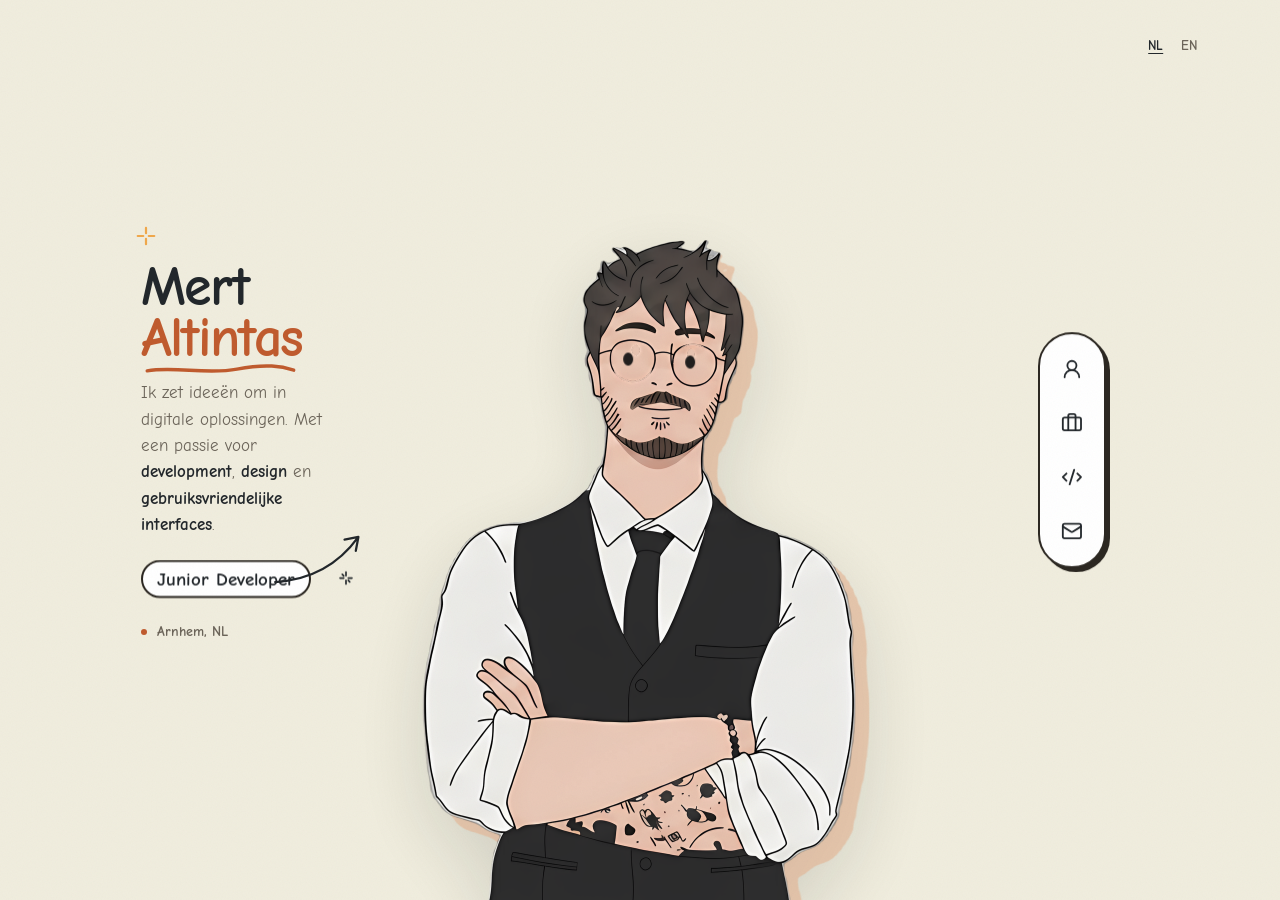
==== commit 2a5a5e36: "andromeda sync 2026-07-20T01:04:58.595Z" ====
--- a/hero-concept.html
+++ b/hero-concept.html
@@ -129,14 +129,27 @@
     position: relative; display: grid; place-items: end center;
     height: calc(100% + 48px); margin-bottom: -48px; /* compensate section padding: image touches viewport bottom */
   }
-  .portrait img {
-    position: relative; z-index: 2; width: min(100%, 483px); height: auto; display: block;
-    /* cartoon.png is nu een transparante cutout, edge-mask niet meer nodig */
+  /* figuur-wrapper: draagt de muis-parallax zodat de pupillen mee bewegen */
+  .portrait-fig {
+    position: relative; z-index: 2; width: min(100%, 483px); line-height: 0;
     /* kleine overhang zodat de muis-parallax geen naad onder de figuur toont */
     margin-bottom: -10px;
+  }
+  .portrait img {
+    position: relative; z-index: 2; width: 100%; height: auto; display: block;
+    /* cartoon.png is nu een transparante cutout, edge-mask niet meer nodig */
     /* schaduw achter de figuur: harde offset in perzik (stijl van de site) + zachte diepte */
     filter: drop-shadow(14px 14px 0 rgba(228, 182, 149, 0.65)) drop-shadow(0 24px 36px rgba(34, 39, 43, 0.14));
   }
+  /* bewegende pupillen (eyes-follow-cursor): liggen over de lege ogen van cartoon-eyes.png */
+  .pupil {
+    position: absolute; z-index: 3;
+    width: 2%; aspect-ratio: 3 / 4;   /* kleine verticale ovaal, zoals Merts originele oog-dots */
+    background: #211f1e; border-radius: 50%;
+    pointer-events: none; will-change: transform;
+  }
+  .pupil-l { left: 47.6%; top: 20.1%; }
+  .pupil-r { left: 60.25%; top: 20.4%; }
   /* right dock-nav (macOS-dock magnificatie, in de eigen stijl van de site) */
   .dock {
     justify-self: center; z-index: 2;
@@ -250,15 +263,46 @@
   .tags { display: flex; flex-wrap: wrap; gap: 6px; }
   .tag { font-size: 11px; font-weight: 700; padding: 3px 9px; border: 1.5px solid var(--line); border-radius: 999px; background: var(--bg); color: var(--ink); }
 
-  /* --- Skills: groepen met chips, licht scheefgezet als stickers --- */
-  .skills-inner { max-width: 780px; }
-  .sk-intro { max-width: 52ch; }
-  .skill-groups { display: grid; gap: 26px; margin-top: 26px; }
-  .sgroup h3 { font-size: 13px; font-weight: 700; letter-spacing: 0.14em; text-transform: uppercase; color: var(--accent); margin-bottom: 12px; }
-  .sgroup .chips { display: flex; flex-wrap: wrap; gap: 10px; }
-  .sgroup .chip:nth-child(3n)   { transform: rotate(1.6deg); }
-  .sgroup .chip:nth-child(3n+1) { transform: rotate(-1.2deg); }
-  .sgroup .chip:hover { transform: rotate(0deg) translateY(-3px); }
+  /* --- Skills: boulderwand (17 jul, Mert vroeg "iets leuks"): drie routes omhoog,
+     elke greep een skill, stippellijn ertussen, grades op de starttags --- */
+  .skills-layout { display: grid; grid-template-columns: minmax(220px, 300px) minmax(0, 1fr); gap: clamp(26px, 4vw, 56px); align-items: center; }
+  .sk-intro { max-width: 30ch; }
+  .sk-note { font-size: 13px; opacity: 0.75; margin-top: 10px; max-width: 30ch; }
+  .wall { position: relative; height: min(68vh, 560px); }
+  .route-lines { position: absolute; inset: 0; width: 100%; height: 100%; pointer-events: none; }
+  .route-lines path { fill: none; stroke: rgba(246, 241, 228, 0.3); stroke-width: 2.5; stroke-dasharray: 8 9; stroke-linecap: round; stroke-linejoin: round; }
+  .route { position: absolute; inset: 0; margin: 0; padding: 0; list-style: none; pointer-events: none; }
+  .hold {
+    position: absolute; left: var(--x); top: var(--y); pointer-events: auto;
+    transform: translate(-50%, -50%) rotate(var(--r, 0deg));
+    padding: 8px 14px; font-size: 13.5px; font-weight: 700; color: var(--ink); white-space: nowrap;
+    border: 2px solid var(--line); box-shadow: 3px 4px 0 rgba(10, 8, 6, 0.4);
+    border-radius: 46% 54% 52% 48% / 60% 42% 58% 44%; /* blobby klimgreep */
+    transition: transform 0.2s cubic-bezier(0.34, 1.56, 0.64, 1);
+  }
+  .hold:nth-child(even) { border-radius: 55% 45% 48% 52% / 45% 60% 40% 55%; }
+  .hold:hover { transform: translate(-50%, -50%) rotate(0deg) scale(1.09); z-index: 3; }
+  /* kalkwolkje bij het vastpakken */
+  .hold::after {
+    content: ""; position: absolute; inset: -7px; border-radius: inherit; pointer-events: none;
+    background: radial-gradient(rgba(246, 241, 228, 0.55), transparent 70%); opacity: 0;
+  }
+  .hold:hover::after { animation: chalk 0.45s ease-out; }
+  @keyframes chalk { from { opacity: 0.9; transform: scale(0.6); } to { opacity: 0; transform: scale(1.6); } }
+  .rt-fe .hold    { background: #F6F1E4; }
+  .rt-be .hold    { background: var(--accent); }
+  .rt-tools .hold { background: var(--second); }
+  .route-tag {
+    position: absolute; left: var(--x); top: var(--y);
+    transform: translate(-50%, -50%) rotate(var(--r, -3deg));
+    background: #fff; border: 2px solid var(--line); border-radius: 999px; padding: 4px 12px;
+    font-size: 11px; font-weight: 700; letter-spacing: 0.08em; text-transform: uppercase; color: var(--ink);
+    box-shadow: 2px 2px 0 rgba(10, 8, 6, 0.4); white-space: nowrap;
+  }
+  .route-flag {
+    position: absolute; left: var(--x); top: var(--y); transform: translate(-40%, -100%);
+    width: 20px; height: 24px; color: #F6F1E4; opacity: 0.9; pointer-events: none;
+  }
 
   /* --- Contact: gecentreerd, mailadres kopieerbaar --- */
   .contact-inner { text-align: center; display: grid; justify-items: center; }
@@ -351,6 +395,14 @@
     .proj-grid { grid-template-columns: 1fr; }
     .contact-inner { text-align: center; }
     .form-row { grid-template-columns: 1fr; }
+    /* skills-wand op mobiel: routes als rijen grepen onder hun tag, geen absolute wand */
+    .skills-layout { grid-template-columns: 1fr; }
+    .wall { height: auto; display: grid; gap: 22px; }
+    .route-lines, .route-flag { display: none; }
+    .route { position: static; display: flex; flex-wrap: wrap; justify-content: center; gap: 10px; pointer-events: auto; }
+    .hold { position: static; transform: none; }
+    .hold:hover { transform: scale(1.06); }
+    .route-tag { position: static; display: inline-block; transform: rotate(var(--r, -2deg)); margin-bottom: 10px; }
     .mail-card { flex-direction: column; gap: 10px; padding: 14px 18px; border-radius: 22px; }
   }
 </style>
@@ -390,7 +442,11 @@
         </div>
 
         <div class="portrait rv">
-          <img src="assets/cartoon.png?v=8" alt="Mert Altintas, cartoon" />
+          <div class="portrait-fig">
+            <img src="assets/cartoon-eyes.png?v=2" alt="Mert Altintas, cartoon" />
+            <span class="pupil pupil-l" aria-hidden="true"></span>
+            <span class="pupil pupil-r" aria-hidden="true"></span>
+          </div>
         </div>
 
         <!-- dock-nav (21st.dev @ibelick dock, geport naar vanilla, gefuseerd met de kompas-items) -->
@@ -486,27 +542,49 @@
         <button class="back-circle" data-target="0" aria-label="Terug">
           <svg viewBox="0 0 24 24" fill="none" stroke="currentColor" stroke-width="2.1" stroke-linecap="round" stroke-linejoin="round"><path d="M15 21v-8a1 1 0 0 0-1-1h-4a1 1 0 0 0-1 1v8"/><path d="M3 10a2 2 0 0 1 .709-1.528l7-5.999a2 2 0 0 1 2.582 0l7 5.999A2 2 0 0 1 21 10v9a2 2 0 0 1-2 2H5a2 2 0 0 1-2-2z"/></svg>
         </button>
-        <div class="inner skills-inner">
-          <div class="kicker s-rv">Stack</div>
-          <h2 class="s-rv">Skills</h2>
-          <p class="s-rv sk-intro">Waar ik dagelijks mee bouw, en wat daaromheen nodig is om het ook echt af te maken.</p>
-          <div class="skill-groups">
-            <div class="sgroup s-rv">
-              <h3>Frontend</h3>
-              <div class="chips">
-                <span class="chip">React Native</span><span class="chip">Expo</span><span class="chip">React</span><span class="chip">TypeScript</span><span class="chip">JavaScript</span><span class="chip">HTML en CSS</span><span class="chip">GSAP</span>
+        <div class="inner">
+          <div class="skills-layout">
+            <div class="skills-head">
+              <div class="kicker s-rv">Stack</div>
+              <h2 class="s-rv">Skills</h2>
+              <p class="s-rv sk-intro">Mijn stack als boulderwand. Drie routes, elke greep een skill.</p>
+              <p class="s-rv sk-note">Frontend is m'n zwaarste route, die klim ik dagelijks.</p>
+            </div>
+            <div class="wall">
+              <svg class="route-lines s-rv" aria-hidden="true"></svg>
+              <div class="route-group rt-fe">
+                <div class="route-tag s-rv" style="--x:20%;--y:97%">Frontend &middot; 7A</div>
+                <ul class="route" aria-label="Frontend skills">
+                  <li class="hold s-rv" style="--x:20%;--y:87%;--r:-3deg">HTML en CSS</li>
+                  <li class="hold s-rv" style="--x:13%;--y:73%;--r:2deg">JavaScript</li>
+                  <li class="hold s-rv" style="--x:24%;--y:59%;--r:-2deg">TypeScript</li>
+                  <li class="hold s-rv" style="--x:14%;--y:45%;--r:3deg">React</li>
+                  <li class="hold s-rv" style="--x:25%;--y:31%;--r:-2deg">React Native</li>
+                  <li class="hold s-rv" style="--x:15%;--y:18%;--r:2deg">Expo</li>
+                  <li class="hold s-rv" style="--x:24%;--y:6%;--r:-3deg">GSAP</li>
+                </ul>
+                <div class="route-flag" style="--x:27%;--y:3%"><svg viewBox="0 0 20 24" fill="none" stroke="currentColor" stroke-width="2" stroke-linecap="round" stroke-linejoin="round" aria-hidden="true"><path d="M3 22V3"/><path d="M3 3l13 4-13 4"/></svg></div>
               </div>
-            </div>
-            <div class="sgroup s-rv">
-              <h3>Backend en data</h3>
-              <div class="chips">
-                <span class="chip">Node.js</span><span class="chip">Fastify</span><span class="chip">MySQL</span><span class="chip">Firebase</span>
+              <div class="route-group rt-be">
+                <div class="route-tag s-rv" style="--x:54%;--y:97%;--r:2deg">Backend &middot; 6B+</div>
+                <ul class="route" aria-label="Backend skills">
+                  <li class="hold s-rv" style="--x:49%;--y:85%;--r:2deg">Firebase</li>
+                  <li class="hold s-rv" style="--x:60%;--y:64%;--r:-3deg">MySQL</li>
+                  <li class="hold s-rv" style="--x:48%;--y:43%;--r:2deg">Fastify</li>
+                  <li class="hold s-rv" style="--x:59%;--y:22%;--r:-2deg">Node.js</li>
+                </ul>
+                <div class="route-flag" style="--x:62%;--y:19%"><svg viewBox="0 0 20 24" fill="none" stroke="currentColor" stroke-width="2" stroke-linecap="round" stroke-linejoin="round" aria-hidden="true"><path d="M3 22V3"/><path d="M3 3l13 4-13 4"/></svg></div>
               </div>
-            </div>
-            <div class="sgroup s-rv">
-              <h3>Tools en werkwijze</h3>
-              <div class="chips">
-                <span class="chip">Git en GitHub</span><span class="chip">Azure</span><span class="chip">Vercel</span><span class="chip">Figma</span><span class="chip">Claude Code</span>
+              <div class="route-group rt-tools">
+                <div class="route-tag s-rv" style="--x:84%;--y:97%;--r:-2deg">Tools &middot; 6B</div>
+                <ul class="route" aria-label="Tools">
+                  <li class="hold s-rv" style="--x:82%;--y:86%;--r:3deg">Git en GitHub</li>
+                  <li class="hold s-rv" style="--x:89%;--y:69%;--r:-2deg">Azure</li>
+                  <li class="hold s-rv" style="--x:80%;--y:52%;--r:2deg">Vercel</li>
+                  <li class="hold s-rv" style="--x:89%;--y:35%;--r:-3deg">Figma</li>
+                  <li class="hold s-rv" style="--x:81%;--y:19%;--r:2deg">Claude Code</li>
+                </ul>
+                <div class="route-flag" style="--x:84%;--y:16%"><svg viewBox="0 0 20 24" fill="none" stroke="currentColor" stroke-width="2" stroke-linecap="round" stroke-linejoin="round" aria-hidden="true"><path d="M3 22V3"/><path d="M3 3l13 4-13 4"/></svg></div>
               </div>
             </div>
           </div>
@@ -871,7 +949,7 @@
     // subtiele muis-parallax op home: portrait beweegt zacht mee, doodle iets sterker (diepte)
     if (window.matchMedia("(pointer: fine)").matches) {
       const layers = [
-        { el: document.querySelector(".portrait img"), fx: 14, fy: 7 },
+        { el: document.querySelector(".portrait-fig"), fx: 14, fy: 7 },
       ].filter(l => l.el).map(l => ({
         fx: l.fx, fy: l.fy,
         xTo: gsap.quickTo(l.el, "x", { duration: 0.7, ease: "power3.out" }),
@@ -885,6 +963,61 @@
       });
     }
 
+    // eyes-follow-cursor: de twee pupillen kijken naar de muis (alleen home, pointer:fine)
+    if (window.matchMedia("(pointer: fine)").matches) {
+      const fig = document.querySelector(".portrait-fig");
+      const pupils = [
+        { el: document.querySelector(".pupil-l"), px: 0.476, py: 0.189 },
+        { el: document.querySelector(".pupil-r"), px: 0.6025, py: 0.192 },
+      ].filter(p => p.el);
+      pupils.forEach(p => {
+        gsap.set(p.el, { xPercent: -50, yPercent: -50 });
+        p.xTo = gsap.quickTo(p.el, "x", { duration: 0.3, ease: "power2.out" });
+        p.yTo = gsap.quickTo(p.el, "y", { duration: 0.3, ease: "power2.out" });
+      });
+      if (fig && pupils.length) {
+        window.addEventListener("mousemove", (e) => {
+          if (current !== 0 || animating) return;
+          const r = fig.getBoundingClientRect();
+          const maxX = r.width * 0.007, maxY = r.width * 0.01;   // subtiele reisafstand binnen de brillenglazen
+          pupils.forEach(p => {
+            const cx = r.left + r.width * p.px;
+            const cy = r.top + r.height * p.py;
+            const dx = e.clientX - cx, dy = e.clientY - cy;
+            const d = Math.hypot(dx, dy) || 1;
+            p.xTo((dx / d) * maxX);
+            p.yTo((dy / d) * maxY);
+          });
+        });
+      }
+    }
+
+    // boulder-routes op de skills-wand: stippellijn langs de grepen van elke route,
+    // in px getekend na layout zodat de lijn altijd precies door de grepen loopt
+    const wallEl = document.querySelector(".wall");
+    const routeSvg = document.querySelector(".route-lines");
+    function drawRoutes() {
+      if (!wallEl || !routeSvg) return;
+      if (window.matchMedia("(max-width: 980px)").matches) { routeSvg.innerHTML = ""; return; }
+      const w = wallEl.clientWidth, h = wallEl.clientHeight;
+      if (!w || !h) return;
+      routeSvg.setAttribute("viewBox", "0 0 " + w + " " + h);
+      routeSvg.innerHTML = "";
+      wallEl.querySelectorAll(".route").forEach((route) => {
+        const holds = [...route.querySelectorAll(".hold")];
+        if (holds.length < 2) return;
+        /* offsetLeft/Top is het ankerpunt (translate -50% centreert erop), dus dit IS het midden */
+        const d = holds
+          .map((el, i) => (i ? "L" : "M") + el.offsetLeft + " " + el.offsetTop)
+          .join(" ");
+        const path = document.createElementNS("http://www.w3.org/2000/svg", "path");
+        path.setAttribute("d", d);
+        routeSvg.appendChild(path);
+      });
+    }
+    window.addEventListener("load", drawRoutes);
+    window.addEventListener("resize", drawRoutes);
+
     // intro reveal; de krabbel en de pijl tekenen zichzelf daarna in (stroke-dash)
     window.addEventListener("load", () => {
       gsap.to(".rv", { opacity: 1, y: 0, duration: 0.8, ease: "power3.out", stagger: 0.09, delay: 0.15 });
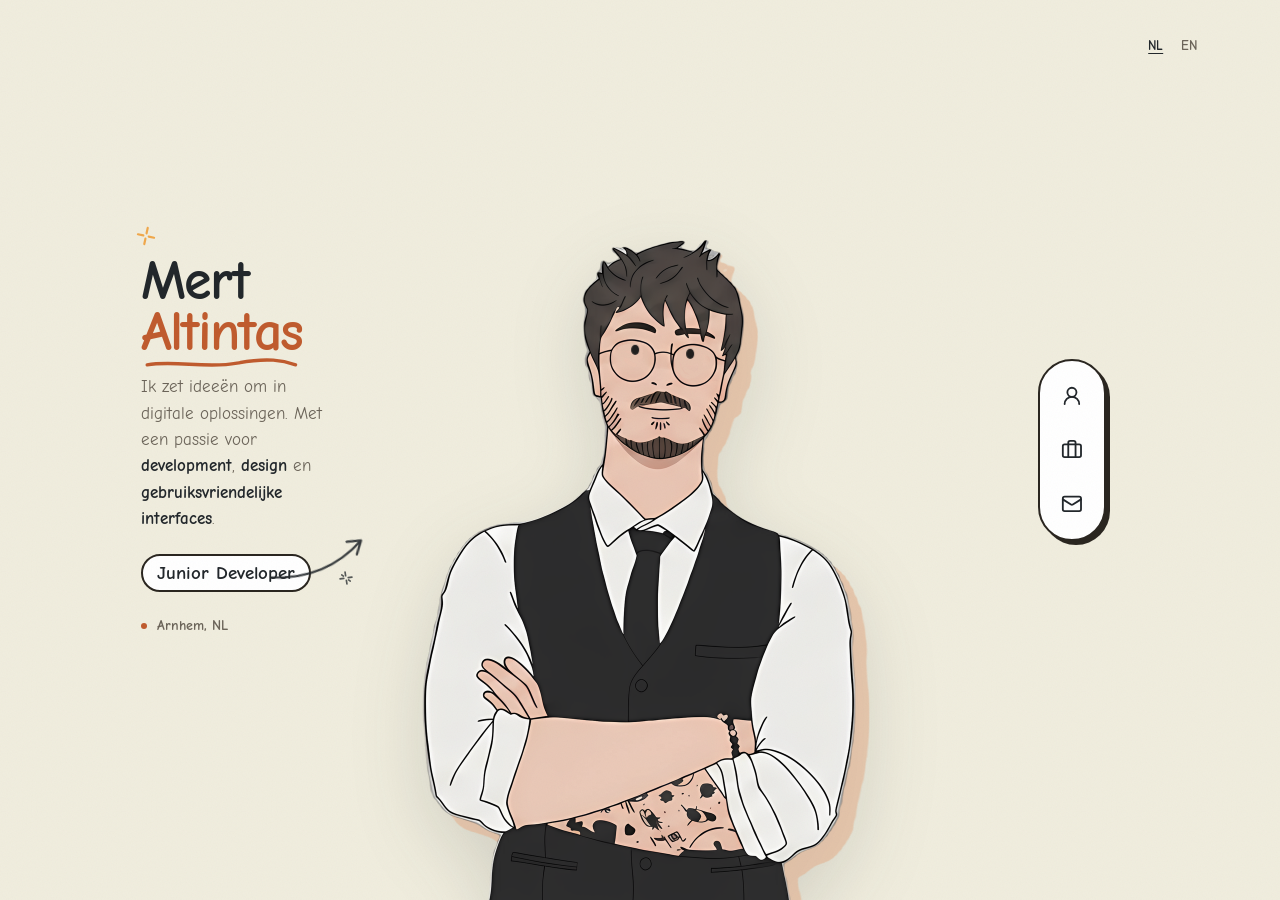
==== commit 0a0819e8: "andromeda sync 2026-07-25T07:20:30.565Z" ====
--- a/hero-concept.html
+++ b/hero-concept.html
@@ -24,11 +24,12 @@
 
   /* retro N64-handje als cursor, overal (pixel-art PNG, hotspot op de vingertop);
      tijdens mousedown zet JS .pressing op <html> en buigt de vinger (klik-variant) */
-  html, body, a, button, .lang button, .dock-item, .back-circle {
+  html, body, a, button, .lang button, .dock-item, .back-circle, .circ-stage img {
     cursor: url("assets/cursor-hand.png") 11 1, auto;
   }
   html.pressing, html.pressing body, html.pressing a, html.pressing button,
-  html.pressing .lang button, html.pressing .dock-item, html.pressing .back-circle {
+  html.pressing .lang button, html.pressing .dock-item, html.pressing .back-circle,
+  html.pressing .circ-stage img {
     cursor: url("assets/cursor-hand-click.png?v=2") 11 7, auto;
   }
   html, body { height: 100%; }
@@ -59,7 +60,6 @@
   .panel { position: absolute; top: 0; left: 0; width: 100vw; height: 100vh; }
   .panel.pos-up    { top: -100vh; }  /* About me   */
   .panel.pos-right { left: 100vw; }  /* Projects   */
-  .panel.pos-down  { top: 100vh; }   /* Skills     */
   .panel.pos-left  { left: -100vw; } /* Contact    */
 
   /* ===== HOME ===== */
@@ -72,8 +72,7 @@
     padding: 48px clamp(40px, 6vw, 96px);
   }
 
-  /* liquid trail: canvas per panel, het goo-filter smelt de cirkels tot een
-     vloeibare sliert die achter de muis aan stroomt (verving de pixel-grid) */
+  /* gooey pixel trail: canvas per panel, het goo-filter smelt de blokjes samen */
   .trail-canvas {
     /* LET OP: canvas is een replaced element, inset:0 rekt hem niet op; width/height moet expliciet */
     position: absolute; inset: 0; width: 100%; height: 100%; z-index: 0; pointer-events: none;
@@ -93,12 +92,6 @@
 
   /* left column */
   .intro { padding-left: clamp(24px, 5vw, 110px); }
-  .intro .eyebrow {
-    display: inline-flex; align-items: center; gap: 8px;
-    font-size: 12px; font-weight: 700; letter-spacing: 0.14em; text-transform: uppercase; color: var(--muted);
-    margin-bottom: 20px;
-  }
-  .intro .eyebrow::before { content: ""; width: 26px; height: 2px; background: var(--accent); border-radius: 2px; }
   .intro h1 {
     /* naam op een regel, dus kleiner dan de oude twee-regel-versie */
     font-size: clamp(38px, 4.4vw, 68px); line-height: 0.92; font-weight: 800; letter-spacing: -0.03em;
@@ -106,6 +99,8 @@
   }
   .intro .bio { margin-bottom: 22px; }
   .intro .role { margin-bottom: 26px; }
+  /* naam in twee blokken zodat ze bij het inladen na elkaar kunnen inspringen */
+  .intro h1 .first { display: inline-block; }
   .intro h1 .last { color: var(--primary); -webkit-text-stroke: 0; position: relative; display: inline-block; }
   /* handgetekende accenten (16 jul): krabbel onder de naam, pijl naar de portrait, sparkles */
   .squiggle { position: absolute; left: 2%; bottom: -12px; width: 96%; height: 12px; color: var(--primary); }
@@ -144,12 +139,14 @@
   /* bewegende pupillen (eyes-follow-cursor): liggen over de lege ogen van cartoon-eyes.png */
   .pupil {
     position: absolute; z-index: 3;
-    width: 2%; aspect-ratio: 3 / 4;   /* kleine verticale ovaal, zoals Merts originele oog-dots */
+    width: 1.6%; aspect-ratio: 3 / 4;   /* kleine verticale ovaal, iets kleiner dan Merts originele oog-dots */
     background: #211f1e; border-radius: 50%;
     pointer-events: none; will-change: transform;
   }
-  .pupil-l { left: 47.6%; top: 20.1%; }
-  .pupil-r { left: 60.25%; top: 20.4%; }
+  /* left/top = MIDDELPUNT van de pupil (JS zet xPercent/yPercent -50).
+     Waarden opgemeten in cartoon.png (966x1378): links (473, 258), rechts (583, 266) */
+  .pupil-l { left: 48.95%; top: 18.7%; }
+  .pupil-r { left: 60.4%;  top: 19.3%; }
   /* right dock-nav (macOS-dock magnificatie, in de eigen stijl van de site) */
   .dock {
     justify-self: center; z-index: 2;
@@ -191,15 +188,12 @@
   /* ===== SUBPAGES ===== */
   .sub { display: grid; place-items: center; text-align: left; padding: clamp(28px, 5vh, 56px) clamp(24px, 5vw, 72px); background: var(--bg); overflow: hidden; }
   /* paginakleuren */
-  .sub.pos-up    { background: #F0A84B; }  /* About    */
-  .sub.pos-right { background: #C05B2E; }  /* Projects */
-  .sub.pos-down  { background: #8F3E1C; }  /* Skills   */
+  /* lichte cream pagina's die bij de home-achtergrond passen (Merts keuze 25 jul);
+     onderling net een tint verschil zodat je merkt dat je van pagina wisselt */
+  .sub.pos-up    { background: #F7F4E7; }  /* About    */
+  .sub.pos-right { background: #FBF8EE; }  /* Projects */
   .sub.pos-left  { background: #EFD9C8; }  /* Contact  */
-  .sub.pos-up .kicker { color: var(--deep); }
-  .sub.pos-right, .sub.pos-down { color: #F6F1E4; }
-  .sub.pos-right .kicker, .sub.pos-down .kicker { color: var(--accent); }
-  .sub.pos-right p, .sub.pos-down p { color: #F0E4D3; }
-  .sub.pos-left .kicker { color: var(--primary); }
+  .sub.pos-up .kicker, .sub.pos-right .kicker, .sub.pos-left .kicker { color: var(--primary); }
   /* scrollen kan, maar zonder zichtbare scrollbar (Mert wil geen "scroll options" zien) */
   .sub .inner { position: relative; z-index: 2; width: min(100%, 1080px); max-height: 100%; overflow-y: auto; scrollbar-width: none; }
   .sub .inner::-webkit-scrollbar { display: none; }
@@ -217,97 +211,262 @@
   }
   .chip:hover { transform: rotate(0deg) translateY(-3px); }
 
-  /* --- About: polaroid links, verhaal rechts --- */
+  /* --- About: carousel links, verhaal rechts --- */
   .about-grid { display: grid; grid-template-columns: minmax(220px, 300px) 1fr; gap: clamp(28px, 4vw, 64px); align-items: center; }
-  /* rauwe cutout-foto tegen de onderrand geankerd, zoals de cartoon op home
-     (polaroid eruit op Merts verzoek 17 jul); zit buiten .inner zodat hij
-     niet meescrollt en de onderkant nooit los in beeld hangt */
-  .about-photo {
-    position: absolute; z-index: 1; left: clamp(32px, 8vw, 150px); bottom: -8px;
-    height: min(74vh, 640px); width: auto; display: block;
-    filter: drop-shadow(12px 12px 0 rgba(143, 62, 28, 0.35)) drop-shadow(0 18px 28px rgba(34, 39, 43, 0.16));
-  }
-  .about-grid { grid-template-columns: minmax(240px, 360px) 1fr; }
-  .about-grid .about-spacer { min-height: 1px; }
+  /* kolom moet de MIDDELSTE kaart plus de twee schuine zijkaarten kunnen dragen,
+     anders lopen die over de tekst heen */
+  .about-grid { grid-template-columns: minmax(300px, 400px) minmax(0, 1fr); }
   .sub.pos-up h2 { color: var(--ink); }
-  .sub.pos-up p { color: #4A3312; max-width: 52ch; } /* 52ch: blijft vrij van de terugknop rechts */
+  .sub.pos-up p { color: var(--muted); max-width: 52ch; } /* 52ch: blijft vrij van de terugknop rechts */
   .about-text p + p { margin-top: 12px; }
   .facts { display: flex; flex-wrap: wrap; gap: 10px; margin-top: 22px; }
 
-  /* --- Projects: kop links, kaarten rechts --- */
-  /* minmax(0,1fr): anders duwen de screenshots de tracks breder dan de container */
-  .proj-layout { display: grid; grid-template-columns: minmax(200px, 280px) minmax(0, 1fr); gap: clamp(26px, 4vw, 56px); align-items: center; }
-  .proj-grid { display: grid; grid-template-columns: minmax(0, 1fr) minmax(0, 1fr); gap: 18px; }
-  .proj-card {
-    display: block; min-width: 0; text-decoration: none; color: var(--ink);
-    background: #fff; border: 2px solid var(--line); border-radius: 16px;
-    box-shadow: 4px 4px 0 var(--line); padding: 14px;
-    transition: transform 0.22s cubic-bezier(0.34, 1.56, 0.64, 1), box-shadow 0.22s cubic-bezier(0.34, 1.56, 0.64, 1);
-  }
-  .proj-card:hover { transform: translate(-3px, -3px) rotate(-0.4deg); box-shadow: 8px 8px 0 var(--line); }
-  .thumb {
-    height: 108px; border-radius: 10px; border: 1.5px solid var(--hairline);
-    overflow: hidden; display: grid; place-items: center; margin-bottom: 12px; background: var(--bg);
-  }
-  .thumb img { width: 100%; height: 100%; object-fit: cover; object-position: top; }
-  .thumb.thumb-app img { object-position: 50% 26%; } /* stukje onder de statusbalk */
-  .thumb.thumb-me img { object-position: 50% 10%; }  /* hoofd van de cartoon in beeld */
-  /* placeholder-thumbnail zolang er nog geen echte screenshot is */
-  .thumb.ph {
-    font-size: 12px; font-weight: 700; letter-spacing: 0.08em; text-transform: uppercase; color: var(--muted);
-    background: repeating-linear-gradient(-45deg, var(--bg) 0 12px, #E9E4D2 12px 24px);
-  }
-  .proj-card h3 { display: flex; align-items: center; gap: 7px; font-size: 17px; margin-bottom: 4px; }
-  .proj-card h3 svg { width: 15px; height: 15px; flex: 0 0 auto; color: var(--primary); }
-  .sub .proj-card .pdesc { color: var(--muted); font-size: 13.5px; line-height: 1.45; margin-bottom: 11px; }
-  .tags { display: flex; flex-wrap: wrap; gap: 6px; }
+
+  /* --- 3-image carousel (port van 21st.dev CircularTestimonials, alleen het
+         beeldgedeelte). Actieve foto staat recht in het midden, de vorige en
+         volgende staan schuin opzij en iets hoger. Wisselt zelf elke 5s, stopt
+         met wisselen zodra je zelf een pijl gebruikt. --- */
+  /* padding-top: de twee zijkaarten worden omhoog geschoven en staken daardoor
+     boven .inner uit, die een scrollbox is (overflow-y: auto) en ze dus afsneed.
+     Deze ruimte vangt die verschuiving op. */
+  .circ { display: grid; gap: 14px; justify-items: center; padding-top: 44px; }
+  .circ-stage {
+    position: relative; width: 100%; max-width: 206px; aspect-ratio: 3 / 4;
+    perspective: 1000px;
+  }
+  .circ-stage img {
+    position: absolute; inset: 0; width: 100%; height: 100%;
+    object-fit: cover; border-radius: 18px;
+    border: 2px solid var(--line);
+    box-shadow: 5px 5px 0 var(--line);
+    /* zelfde curve als het origineel: veert net iets door */
+    transition: transform 0.8s cubic-bezier(0.4, 2, 0.3, 1), opacity 0.8s cubic-bezier(0.4, 2, 0.3, 1);
+    backface-visibility: hidden;
+  }
+  /* onderschrift: titel plus een regel die woord voor woord invaagt */
+  .circ-cap { min-height: 54px; text-align: center; }
+  .circ-cap h3 { font-size: 19px; margin-bottom: 2px; color: var(--ink); }
+  .sub.pos-up .circ-cap p { font-size: 14px; color: var(--muted); max-width: 34ch; margin: 0 auto; }
+  .circ-cap .w { display: inline-block; white-space: pre; }
+  /* pijlen in de stijl van de site: wit, inkt-rand, offset-schaduw */
+  .circ-nav { display: flex; gap: 14px; }
+  .circ-nav button {
+    width: 42px; height: 42px; border-radius: 50%;
+    background: #fff; border: 2px solid var(--line); box-shadow: 3px 3px 0 var(--line);
+    color: var(--ink); display: grid; place-items: center; padding: 0;
+    transition: transform 0.18s cubic-bezier(0.34, 1.56, 0.64, 1), background 0.18s ease, box-shadow 0.18s ease;
+  }
+  .circ-nav button:hover { background: var(--accent); transform: translate(-2px, -2px); box-shadow: 5px 5px 0 var(--line); }
+  .circ-nav button:active { transform: scale(0.94) translate(2px, 2px); box-shadow: 1px 1px 0 var(--line); }
+  .circ-nav svg { width: 19px; height: 19px; }
+
+  /* --- Projects: IMG-SPHERE (port van 21st.dev @tonyzebastian/img-sphere).
+         De projecten hangen als beelden op een bol die je kunt slepen; hij draait
+         zelf langzaam door en klikken opent de details. De bol wordt in JS
+         geprojecteerd (positie, schaal en z-index per beeld) in plaats van met
+         CSS 3D: zo kijken de beelden altijd naar je toe en klopt de diepte. --- */
+  /* de bol vult de hele pagina en er staat geen tekst bij (Merts wens 25 jul):
+     alleen het ding zelf, vier projecten dus vier bolletjes */
+  .pos-right .inner { width: 100%; max-width: none; display: grid; place-items: center; }
+  .sphere-wrap {
+    /* eigen stacking context, anders kruipen de z-indexen van de bolletjes
+       over de terugknop heen */
+    position: relative; z-index: 2; isolation: isolate;
+    width: min(86vh, 86vw); aspect-ratio: 1; touch-action: none;
+  }
+  /* BOLLETJES, niet vierkantjes: dat is de vorm van het origineel */
+  .sphere-wrap img {
+    position: absolute; left: 0; top: 0; display: block;
+    border-radius: 50%; object-fit: cover;
+    border: 3px solid var(--line);
+    box-shadow: 4px 5px 0 rgba(42, 38, 32, 0.32);
+    will-change: transform, opacity;
+    /* geen CSS-transition: de stand wordt elk frame in JS gezet */
+  }
+  .sphere-wrap img.near { box-shadow: 7px 8px 0 var(--line); }
+
+  /* detailkaart die opengaat bij het klikken op een beeld */
+  .proj-modal {
+    position: absolute; inset: 0; z-index: 12; display: none;
+    place-items: center; padding: 20px;
+    background: rgba(34, 39, 43, 0.34);
+  }
+  .proj-modal.on { display: grid; }
+  .proj-modal .card {
+    position: relative; width: min(100%, 420px); text-align: left;
+    background: #fff; border: 2px solid var(--line); border-radius: 18px;
+    box-shadow: 6px 6px 0 var(--line); padding: 18px;
+  }
+  .proj-modal .thumb {
+    height: 132px; border-radius: 10px; overflow: hidden; margin-bottom: 12px;
+    border: 1.5px solid var(--hairline); background: var(--bg);
+  }
+  .proj-modal .thumb img { width: 100%; height: 100%; object-fit: cover; object-position: top; display: block; }
+  .proj-modal h3 { display: flex; align-items: center; gap: 7px; font-size: 19px; margin-bottom: 6px; color: var(--ink); }
+  .proj-modal h3 svg { width: 14px; height: 14px; color: var(--primary); flex: 0 0 auto; }
+  .sub .proj-modal p { color: var(--muted); font-size: 14px; line-height: 1.5; margin-bottom: 12px; max-width: none; }
+  .proj-modal .tags { display: flex; flex-wrap: wrap; gap: 6px; }
+  .proj-modal .sluit {
+    position: absolute; top: -13px; right: -13px; width: 34px; height: 34px;
+    border-radius: 50%; background: #fff; border: 2px solid var(--line);
+    box-shadow: 3px 3px 0 var(--line); color: var(--ink);
+    display: grid; place-items: center; padding: 0;
+    transition: transform 0.16s cubic-bezier(0.34, 1.56, 0.64, 1);
+  }
+  .proj-modal .sluit:hover { transform: scale(1.1); }
+  .proj-modal .sluit svg { width: 17px; height: 17px; }
+  .proj-modal .open-link {
+    display: inline-flex; align-items: center; gap: 7px; margin-top: 12px;
+    text-decoration: none; font-weight: 700; font-size: 14px; color: var(--ink);
+    background: var(--accent); border: 2px solid var(--line); border-radius: 999px;
+    padding: 8px 15px; box-shadow: 3px 3px 0 var(--line);
+    transition: transform 0.18s cubic-bezier(0.34, 1.56, 0.64, 1);
+  }
+  .proj-modal .open-link:hover { transform: translate(-2px, -2px); }
+  .proj-modal .open-link svg { width: 14px; height: 14px; }
   .tag { font-size: 11px; font-weight: 700; padding: 3px 9px; border: 1.5px solid var(--line); border-radius: 999px; background: var(--bg); color: var(--ink); }
 
-  /* --- Skills: boulderwand (17 jul, Mert vroeg "iets leuks"): drie routes omhoog,
-     elke greep een skill, stippellijn ertussen, grades op de starttags --- */
-  .skills-layout { display: grid; grid-template-columns: minmax(220px, 300px) minmax(0, 1fr); gap: clamp(26px, 4vw, 56px); align-items: center; }
-  .sk-intro { max-width: 30ch; }
-  .sk-note { font-size: 13px; opacity: 0.75; margin-top: 10px; max-width: 30ch; }
-  .wall { position: relative; height: min(68vh, 560px); }
-  .route-lines { position: absolute; inset: 0; width: 100%; height: 100%; pointer-events: none; }
-  .route-lines path { fill: none; stroke: rgba(246, 241, 228, 0.3); stroke-width: 2.5; stroke-dasharray: 8 9; stroke-linecap: round; stroke-linejoin: round; }
-  .route { position: absolute; inset: 0; margin: 0; padding: 0; list-style: none; pointer-events: none; }
-  .hold {
-    position: absolute; left: var(--x); top: var(--y); pointer-events: auto;
-    transform: translate(-50%, -50%) rotate(var(--r, 0deg));
-    padding: 8px 14px; font-size: 13.5px; font-weight: 700; color: var(--ink); white-space: nowrap;
-    border: 2px solid var(--line); box-shadow: 3px 4px 0 rgba(10, 8, 6, 0.4);
-    border-radius: 46% 54% 52% 48% / 60% 42% 58% 44%; /* blobby klimgreep */
-    transition: transform 0.2s cubic-bezier(0.34, 1.56, 0.64, 1);
-  }
-  .hold:nth-child(even) { border-radius: 55% 45% 48% 52% / 45% 60% 40% 55%; }
-  .hold:hover { transform: translate(-50%, -50%) rotate(0deg) scale(1.09); z-index: 3; }
-  /* kalkwolkje bij het vastpakken */
-  .hold::after {
-    content: ""; position: absolute; inset: -7px; border-radius: inherit; pointer-events: none;
-    background: radial-gradient(rgba(246, 241, 228, 0.55), transparent 70%); opacity: 0;
-  }
-  .hold:hover::after { animation: chalk 0.45s ease-out; }
-  @keyframes chalk { from { opacity: 0.9; transform: scale(0.6); } to { opacity: 0; transform: scale(1.6); } }
-  .rt-fe .hold    { background: #F6F1E4; }
-  .rt-be .hold    { background: var(--accent); }
-  .rt-tools .hold { background: var(--second); }
-  .route-tag {
-    position: absolute; left: var(--x); top: var(--y);
-    transform: translate(-50%, -50%) rotate(var(--r, -3deg));
-    background: #fff; border: 2px solid var(--line); border-radius: 999px; padding: 4px 12px;
-    font-size: 11px; font-weight: 700; letter-spacing: 0.08em; text-transform: uppercase; color: var(--ink);
-    box-shadow: 2px 2px 0 rgba(10, 8, 6, 0.4); white-space: nowrap;
-  }
-  .route-flag {
-    position: absolute; left: var(--x); top: var(--y); transform: translate(-40%, -100%);
-    width: 20px; height: 24px; color: #F6F1E4; opacity: 0.9; pointer-events: none;
-  }
-
-  /* --- Contact: gecentreerd, mailadres kopieerbaar --- */
+  /* --- Contact: Nintendo Switch (25 jul, Merts idee). De contactopties staan als
+         tegels op het thuismenu; een tegel aantikken "start" hem, net als een game.
+         Toets B sluit hem weer, zoals op de console. --- */
   .contact-inner { text-align: center; display: grid; justify-items: center; }
   .sub.pos-left h2 { color: var(--ink); }
   .sub.pos-left p { max-width: 44ch; }
+
+  .switch {
+    display: grid; grid-template-columns: auto minmax(0, 1fr) auto; align-items: stretch;
+    width: min(100%, 860px); margin-top: 22px; filter: drop-shadow(0 22px 30px rgba(34, 25, 20, 0.4));
+  }
+  /* joy-cons: bol aan de buitenkant, recht tegen de rail */
+  .joycon { position: relative; width: 84px; }
+  .jc-l { background: linear-gradient(160deg, #00C3E3, #0089A8); border-radius: 42px 8px 8px 42px; }
+  .jc-r { background: linear-gradient(160deg, #FF4F35, #C6200E); border-radius: 8px 42px 42px 8px; }
+  .joycon::after {                     /* rail tegen de tablet */
+    content: ""; position: absolute; top: 8%; bottom: 8%; width: 7px;
+    background: rgba(0, 0, 0, 0.32);
+  }
+  .jc-l::after { right: 0; border-radius: 4px 0 0 4px; }
+  .jc-r::after { left: 0;  border-radius: 0 4px 4px 0; }
+  /* stick, knoppen en de kleine plus/min */
+  .jc-stick {
+    position: absolute; left: 50%; transform: translateX(-50%);
+    width: 34px; height: 34px; border-radius: 50%;
+    background: radial-gradient(circle at 38% 32%, #4A4A52, #191920);
+    box-shadow: inset 0 0 0 3px rgba(0, 0, 0, 0.35), 0 2px 3px rgba(0, 0, 0, 0.4);
+  }
+  .jc-l .jc-stick { top: 16%; }
+  .jc-r .jc-stick { bottom: 20%; }
+  .jc-pad { position: absolute; left: 50%; transform: translateX(-50%); display: grid; gap: 13px; }
+  .jc-l .jc-pad { bottom: 18%; grid-template-columns: repeat(2, auto); }
+  .jc-r .jc-pad { top: 14%; grid-template-columns: repeat(2, auto); }
+  .jc-pad span {
+    width: 17px; height: 17px; border-radius: 50%;
+    background: #22222A; box-shadow: inset 0 -1px 2px rgba(0, 0, 0, 0.6);
+    display: grid; place-items: center;
+    font-size: 8px; font-weight: 700; color: rgba(255, 255, 255, 0.5);
+  }
+  .jc-small {
+    position: absolute; left: 50%; transform: translateX(-50%);
+    width: 13px; height: 13px; border-radius: 50%; background: rgba(0, 0, 0, 0.34);
+  }
+  .jc-l .jc-small { top: 5%; }
+  .jc-r .jc-small { top: 5%; }
+
+  /* tablet met beeld */
+  .sw-tablet {
+    background: #16161A; border-radius: 12px; padding: 11px;
+    box-shadow: inset 0 0 0 2px rgba(255, 255, 255, 0.07);
+  }
+  .sw-screen {
+    position: relative; overflow: hidden; aspect-ratio: 16 / 9;
+    border-radius: 6px; background: #2B2B31;
+    display: grid; grid-template-rows: auto minmax(0, 1fr) auto;
+    box-shadow: inset 0 0 24px rgba(0, 0, 0, 0.5);
+  }
+  /* statusbalk: profiel links, tijd en batterij rechts */
+  .sw-topbar {
+    display: flex; align-items: center; justify-content: space-between;
+    padding: 8px 12px; font-size: 11.5px; font-weight: 600; color: #C9C9D2;
+    border-bottom: 1px solid rgba(255, 255, 255, 0.07);
+  }
+  .sw-user { display: flex; align-items: center; gap: 8px; }
+  .sw-avatar {
+    width: 26px; height: 26px; border-radius: 50%; overflow: hidden; background: #F0EDDE;
+    border: 1px solid rgba(255, 255, 255, 0.25); flex: 0 0 auto;
+  }
+  .sw-avatar img { width: 210%; height: auto; display: block; margin: -6% 0 0 -55%; }
+  .sw-status { display: flex; align-items: center; gap: 9px; }
+  .sw-batt {
+    width: 22px; height: 11px; border: 1.5px solid #C9C9D2; border-radius: 2px;
+    position: relative; padding: 1.5px;
+  }
+  .sw-batt::before { content: ""; display: block; width: 72%; height: 100%; background: #7BD88F; }
+  .sw-batt::after {
+    content: ""; position: absolute; right: -4px; top: 3px;
+    width: 2px; height: 4px; background: #C9C9D2; border-radius: 0 1px 1px 0;
+  }
+
+  /* thuismenu: rij tegels, met de Switch-selectiecursor bij hover */
+  .sw-home {
+    display: flex; align-items: center; justify-content: center; gap: clamp(12px, 2vw, 26px);
+    padding: 10px;
+  }
+  .sw-tile {
+    display: grid; justify-items: center; gap: 8px;
+    background: none; border: 0; padding: 0; color: #E8E8EF;
+    font: inherit; font-size: 12px; font-weight: 600; text-decoration: none;
+  }
+  .sw-tile i {
+    width: clamp(72px, 9vw, 104px); aspect-ratio: 1; border-radius: 12px;
+    display: grid; place-items: center;
+    box-shadow: 0 4px 10px rgba(0, 0, 0, 0.4);
+    transition: transform 0.16s ease, box-shadow 0.16s ease;
+  }
+  .sw-tile svg { width: 46%; height: 46%; }
+  .sw-tile:nth-child(1) i { background: linear-gradient(150deg, #FF6A4F, #D02B12); color: #fff; }
+  .sw-tile:nth-child(2) i { background: linear-gradient(150deg, #FFD25E, #E09A18); color: #2A2620; }
+  .sw-tile:nth-child(3) i { background: linear-gradient(150deg, #F4F4F8, #C7C7D2); color: #1B1B20; }
+  /* selectiecursor: witte rand die om de tegel klikt, zoals op de console */
+  .sw-tile:hover i, .sw-tile:focus-visible i {
+    transform: scale(1.06);
+    box-shadow: 0 0 0 3px #fff, 0 0 0 6px rgba(255, 255, 255, 0.22), 0 8px 16px rgba(0, 0, 0, 0.5);
+  }
+  .sw-tile:focus { outline: none; }
+
+  /* onderste rij kleine iconen, puur decor zoals op het echte menu */
+  .sw-dock {
+    display: flex; align-items: center; justify-content: center; gap: 20px;
+    padding: 7px 0 9px; border-top: 1px solid rgba(255, 255, 255, 0.07);
+  }
+  .sw-dock span { width: 15px; height: 15px; border-radius: 4px; background: rgba(255, 255, 255, 0.18); }
+
+  /* gestarte "app": legt zich over het thuismenu heen */
+  .sw-app {
+    position: absolute; inset: 0; z-index: 3; display: none;
+    background: #23232A; padding: 12px; overflow-y: auto;
+    scrollbar-width: none; text-align: left;
+  }
+  .sw-app::-webkit-scrollbar { display: none; }
+  .sw-app.on { display: block; }
+  .sw-appbar {
+    display: flex; align-items: center; gap: 10px; margin-bottom: 10px;
+    font-size: 12px; font-weight: 700; color: #C9C9D2;
+  }
+  .sw-back {
+    display: inline-flex; align-items: center; gap: 6px;
+    font: inherit; font-size: 11.5px; font-weight: 700; color: #E8E8EF;
+    background: rgba(255, 255, 255, 0.1); border: 0; border-radius: 999px; padding: 5px 11px;
+    transition: background 0.16s ease;
+  }
+  .sw-back:hover { background: rgba(255, 255, 255, 0.2); }
+  .sw-back b {
+    width: 15px; height: 15px; border-radius: 50%; background: #E8E8EF; color: #23232A;
+    display: grid; place-items: center; font-size: 9px;
+  }
+  /* het formulier in de app-weergave: compacter dan de losse kaart */
+  .sw-app .contact-form { width: 100%; margin: 0; padding: 13px; border-radius: 12px; gap: 9px; box-shadow: 3px 3px 0 var(--line); }
+  .sw-app .field input, .sw-app .field textarea { padding: 7px 10px; font-size: 13.5px; }
+  .sw-app .field span { font-size: 10px; }
   /* direct-bericht formulier (17 jul, verving de mailto/GitHub-knoppen op Merts verzoek) */
   .contact-form {
     width: min(100%, 540px); text-align: left; margin-top: 24px;
@@ -328,7 +487,6 @@
   .field input:focus, .field textarea:focus { outline: none; border-color: var(--primary); background: #fff; }
   .send-btn { justify-self: end; }
   .send-btn:disabled { opacity: 0.6; }
-  .contact-row { display: flex; align-items: center; justify-content: center; flex-wrap: wrap; gap: 12px; margin-top: 18px; }
   .mail-card {
     display: inline-flex; align-items: center; gap: 12px;
     background: #fff; border: 2px solid var(--line); border-radius: 999px;
@@ -352,8 +510,6 @@
   .cta:hover { transform: translate(-2px, -2px); box-shadow: 5px 5px 0 var(--line); }
   .cta svg { width: 16px; height: 16px; }
   .cta.primary { background: var(--primary); color: #fff; }
-  .contact-meta { display: flex; align-items: center; gap: 10px; font-size: 13.5px; font-weight: 600; color: var(--muted); margin-top: 24px; }
-  .contact-meta .dot { width: 6px; height: 6px; border-radius: 50%; background: var(--primary); }
   /* circle-reveal navigatie: pagina cirkelt uit de dock-knop open, de ronde
      terugknop zit op dezelfde plek en zuigt hem weer terug */
   .panel.circle-mode { position: fixed; top: 0; left: 0; z-index: 30; will-change: clip-path; }
@@ -376,7 +532,8 @@
   /* click sparks (reactbits ClickSpark, geport naar vanilla) */
   #sparkCanvas { position: fixed; inset: 0; z-index: 45; pointer-events: none; }
 
-  /* reveal-on-load */
+  /* reveal-on-load: beginstand voor de intro-timeline (voorkomt ook een flits
+     van ongestyleerde content voordat GSAP eraan toe komt) */
   .rv { opacity: 0; transform: translateY(18px); }
 
   @media (max-width: 980px) {
@@ -389,30 +546,22 @@
     /* subpagina's: enkele kolom, content scrollt binnen .inner (back-circle blijft staan) */
     .sub { padding: 84px 20px 40px; place-items: start center; }
     .about-grid, .proj-layout { grid-template-columns: 1fr; gap: 26px; align-items: start; }
-    /* mobiel: foto gewoon in de flow, niet absoluut */
-    .about-photo { position: static; height: auto; width: min(58%, 210px); margin: 0 auto; order: -1; }
-    .about-grid .about-spacer { display: none; }
-    .proj-grid { grid-template-columns: 1fr; }
+    .sphere-wrap { max-width: min(60vw, 300px); }
+    .circ-stage { max-width: 210px; }
     .contact-inner { text-align: center; }
     .form-row { grid-template-columns: 1fr; }
-    /* skills-wand op mobiel: routes als rijen grepen onder hun tag, geen absolute wand */
-    .skills-layout { grid-template-columns: 1fr; }
-    .wall { height: auto; display: grid; gap: 22px; }
-    .route-lines, .route-flag { display: none; }
-    .route { position: static; display: flex; flex-wrap: wrap; justify-content: center; gap: 10px; pointer-events: auto; }
-    .hold { position: static; transform: none; }
-    .hold:hover { transform: scale(1.06); }
-    .route-tag { position: static; display: inline-block; transform: rotate(var(--r, -2deg)); margin-bottom: 10px; }
     .mail-card { flex-direction: column; gap: 10px; padding: 14px 18px; border-radius: 22px; }
   }
 </style>
 </head>
 <body>
-  <!-- goo-filter voor de liquid trail (gedeeld door alle panels) -->
+  <!-- goo-filter voor de pixel trail (gedeeld door alle panels).
+       stdDeviation 5 zoals bij de oorspronkelijke blokjes-trail: bij 7 (de waarde
+       voor de liquid trail) worden de vierkantjes te papperig en verdwijnt de grid-look -->
   <svg aria-hidden="true" style="position:absolute;width:0;height:0">
     <defs>
       <filter id="goo">
-        <feGaussianBlur in="SourceGraphic" stdDeviation="7" result="blur" />
+        <feGaussianBlur in="SourceGraphic" stdDeviation="5" result="blur" />
         <feColorMatrix in="blur" type="matrix" values="1 0 0 0 0  0 1 0 0 0  0 0 1 0 0  0 0 0 19 -9" result="goo" />
         <feComposite in="SourceGraphic" in2="goo" operator="atop" />
       </filter>
@@ -424,7 +573,7 @@
 
       <!-- ============ HOME ============ -->
       <section class="panel home">
-        <!-- liquid trail (verving de gooey pixel-grid op 17 jul) -->
+        <!-- gooey pixel trail -->
         <canvas class="trail-canvas" aria-hidden="true"></canvas>
 
         <div class="topbar">
@@ -433,7 +582,7 @@
 
         <div class="intro">
           <svg class="doodle doodle-spark-a rv" viewBox="0 0 24 24" aria-hidden="true"><path d="M12 3v6M12 15v6M3 12h6M15 12h6" fill="none" stroke="currentColor" stroke-width="2.4" stroke-linecap="round"/></svg>
-          <h1 class="rv">Mert <span class="last">Altintas<svg class="squiggle" viewBox="0 0 200 14" preserveAspectRatio="none" aria-hidden="true"><path d="M4 8 C 40 2, 80 13, 120 6 S 180 3, 196 8" fill="none" stroke="currentColor" stroke-width="4" stroke-linecap="round"/></svg></span></h1>
+          <h1 class="rv"><span class="first">Mert</span> <span class="last">Altintas<svg class="squiggle" viewBox="0 0 200 14" preserveAspectRatio="none" aria-hidden="true"><path d="M4 8 C 40 2, 80 13, 120 6 S 180 3, 196 8" fill="none" stroke="currentColor" stroke-width="4" stroke-linecap="round"/></svg></span></h1>
           <p class="bio rv">Ik zet ideeën om in digitale oplossingen. Met een passie voor <b>development</b>, <b>design</b> en <b>gebruiksvriendelijke interfaces</b>.</p>
           <span class="role rv">Junior Developer</span>
           <div class="meta rv"><span class="dot"></span> Arnhem, NL</div>
@@ -443,7 +592,7 @@
 
         <div class="portrait rv">
           <div class="portrait-fig">
-            <img src="assets/cartoon-eyes.png?v=2" alt="Mert Altintas, cartoon" />
+            <img src="assets/cartoon-eyes.png?v=3" alt="Mert Altintas, cartoon" />
             <span class="pupil pupil-l" aria-hidden="true"></span>
             <span class="pupil pupil-r" aria-hidden="true"></span>
           </div>
@@ -459,11 +608,7 @@
             <svg viewBox="0 0 24 24" fill="none" stroke="currentColor" stroke-width="2" stroke-linecap="round" stroke-linejoin="round"><path d="M16 20V4a2 2 0 0 0-2-2h-4a2 2 0 0 0-2 2v16"/><rect width="20" height="14" x="2" y="6" rx="2"/></svg>
             <span class="dock-label">Projects</span>
           </button>
-          <button class="dock-item" data-target="3" aria-label="Skills">
-            <svg viewBox="0 0 24 24" fill="none" stroke="currentColor" stroke-width="2" stroke-linecap="round" stroke-linejoin="round"><path d="m18 16 4-4-4-4"/><path d="m6 8-4 4 4 4"/><path d="m14.5 4-5 16"/></svg>
-            <span class="dock-label">Skills</span>
-          </button>
-          <button class="dock-item" data-target="4" aria-label="Contact">
+          <button class="dock-item" data-target="3" aria-label="Contact">
             <svg viewBox="0 0 24 24" fill="none" stroke="currentColor" stroke-width="2" stroke-linecap="round" stroke-linejoin="round"><rect width="20" height="16" x="2" y="4" rx="2"/><path d="m22 7-8.97 5.7a1.94 1.94 0 0 1-2.06 0L2 7"/></svg>
             <span class="dock-label">Contact</span>
           </button>
@@ -476,16 +621,29 @@
         <button class="back-circle" data-target="0" aria-label="Terug">
           <svg viewBox="0 0 24 24" fill="none" stroke="currentColor" stroke-width="2.1" stroke-linecap="round" stroke-linejoin="round"><path d="M15 21v-8a1 1 0 0 0-1-1h-4a1 1 0 0 0-1 1v8"/><path d="M3 10a2 2 0 0 1 .709-1.528l7-5.999a2 2 0 0 1 2.582 0l7 5.999A2 2 0 0 1 21 10v9a2 2 0 0 1-2 2H5a2 2 0 0 1-2-2z"/></svg>
         </button>
-        <img class="about-photo s-rv" src="assets/portrait-cutout.png" alt="Foto van Mert" />
         <div class="inner">
           <div class="about-grid">
-            <div class="about-spacer" aria-hidden="true"></div>
+            <!-- 3-image carousel: per foto iets over mij. Mert vervangt about-1/2/3.png -->
+            <div class="circ s-rv" id="circ">
+              <div class="circ-stage">
+                <img src="assets/about-1.png" alt="Boulderen" data-titel="Boulderen" data-regel="Twee keer per week de wand op. Beter worden door te vallen." />
+                <img src="assets/about-2.png" alt="Placeholder" data-titel="Nog te kiezen" data-regel="Hier komt nog iets leuks over mij." />
+                <img src="assets/about-3.png" alt="Placeholder" data-titel="Nog te kiezen" data-regel="En hier ook, Mert vult deze zelf in." />
+              </div>
+              <div class="circ-cap">
+                <h3></h3>
+                <p></p>
+              </div>
+              <div class="circ-nav">
+                <button type="button" data-circ="-1" aria-label="Vorige"><svg viewBox="0 0 24 24" fill="none" stroke="currentColor" stroke-width="2.4" stroke-linecap="round" stroke-linejoin="round" aria-hidden="true"><path d="M19 12H5"/><path d="m12 19-7-7 7-7"/></svg></button>
+                <button type="button" data-circ="1" aria-label="Volgende"><svg viewBox="0 0 24 24" fill="none" stroke="currentColor" stroke-width="2.4" stroke-linecap="round" stroke-linejoin="round" aria-hidden="true"><path d="M5 12h14"/><path d="m12 5 7 7-7 7"/></svg></button>
+              </div>
+            </div>
             <div class="about-text">
               <div class="kicker s-rv">About</div>
               <h2 class="s-rv">Ik ben Mert.</h2>
-              <p class="s-rv">27, uit Arnhem. Ik begon met een MBO-opleiding applicatieontwikkeling en zit nu in mijn derde jaar HBO-ICT aan de Hogeschool Utrecht. Ik bouw met React Native, React en TypeScript, en ik ontwerp het liefst zelf wat ik daarna bouw.</p>
-              <p class="s-rv">Naast mijn studie werk ik als freelance designer en developer. Ik maak websites voor ondernemers en bouw mijn eigen app, ChoreShare, een huishoud-app voor studentenhuizen die ik van nul heb opgezet.</p>
-              <p class="s-rv">Waar ik naartoe werk: een developer zijn die je een probleem geeft en een afgemaakt product teruggeeft. Geen half werk, geen buzzwords. In mijn vrije tijd vind je me aan de boulderwand of achter een film.</p>
+              <p class="s-rv">27, uit Arnhem. Derdejaars HBO-ICT in Utrecht, begonnen op het MBO. Ik bouw met React Native, React en TypeScript, en ontwerp het liefst zelf wat ik daarna bouw.</p>
+              <p class="s-rv">Naast mijn studie werk ik freelance: websites voor ondernemers, en mijn eigen app ChoreShare. Geef me een probleem, dan krijg je een afgemaakt product terug. Geen half werk, geen buzzwords.</p>
               <div class="facts">
                 <span class="chip s-rv">HBO-ICT, Hogeschool Utrecht</span>
                 <span class="chip s-rv">Freelance designer en developer</span>
@@ -502,91 +660,17 @@
           <svg viewBox="0 0 24 24" fill="none" stroke="currentColor" stroke-width="2.1" stroke-linecap="round" stroke-linejoin="round"><path d="M15 21v-8a1 1 0 0 0-1-1h-4a1 1 0 0 0-1 1v8"/><path d="M3 10a2 2 0 0 1 .709-1.528l7-5.999a2 2 0 0 1 2.582 0l7 5.999A2 2 0 0 1 21 10v9a2 2 0 0 1-2 2H5a2 2 0 0 1-2-2z"/></svg>
         </button>
         <div class="inner">
-          <div class="proj-layout">
-            <div class="proj-head">
-              <div class="kicker s-rv">Work</div>
-              <h2 class="s-rv">Projects</h2>
-              <p class="s-rv">Een greep uit wat ik de afgelopen tijd heb ontworpen en gebouwd.</p>
-            </div>
-            <div class="proj-grid">
-              <article class="proj-card s-rv">
-                <div class="thumb thumb-app"><img src="assets/screen-taken.png" alt="Screenshot van de ChoreShare app" /></div>
-                <h3>ChoreShare</h3>
-                <p class="pdesc">Huishoud-app voor studentenhuizen. Van nul opgezet: design, app en backend.</p>
-                <div class="tags"><span class="tag">React Native</span><span class="tag">Expo</span><span class="tag">Firebase</span><span class="tag">TypeScript</span></div>
-              </article>
-              <a class="proj-card s-rv" href="https://choreshare.nl" target="_blank" rel="noopener">
-                <div class="thumb ph">Screenshot volgt</div>
-                <h3>ChoreShare.nl <svg viewBox="0 0 24 24" fill="none" stroke="currentColor" stroke-width="2.4" stroke-linecap="round" stroke-linejoin="round" aria-hidden="true"><path d="M7 7h10v10"/><path d="M7 17 17 7"/></svg></h3>
-                <p class="pdesc">Marketingsite voor de app. Statische one-pager met vloeiende animaties.</p>
-                <div class="tags"><span class="tag">HTML en CSS</span><span class="tag">GSAP</span><span class="tag">Vercel</span></div>
-              </a>
-              <article class="proj-card s-rv">
-                <div class="thumb ph">Screenshot volgt</div>
-                <h3>EventKit</h3>
-                <p class="pdesc">Festival-app, teamproject aan de HU. Backend endpoints en de profielpagina gebouwd.</p>
-                <div class="tags"><span class="tag">React Native</span><span class="tag">Node.js</span><span class="tag">Fastify</span><span class="tag">MySQL</span></div>
-              </article>
-              <article class="proj-card s-rv">
-                <div class="thumb thumb-me"><img src="assets/cartoon.png?v=8" alt="" /></div>
-                <h3>Portfolio</h3>
-                <p class="pdesc">Deze site. Handgetekende stijl, gebouwd zonder framework.</p>
-                <div class="tags"><span class="tag">HTML en CSS</span><span class="tag">GSAP</span><span class="tag">Vanilla JS</span></div>
-              </article>
-            </div>
-          </div>
+          <div class="sphere-wrap s-rv" id="sphere" aria-label="Projecten op een bol"></div>
         </div>
-      </section>
-      <section class="panel sub pos-down">
-        <canvas class="trail-canvas" aria-hidden="true"></canvas>
-        <button class="back-circle" data-target="0" aria-label="Terug">
-          <svg viewBox="0 0 24 24" fill="none" stroke="currentColor" stroke-width="2.1" stroke-linecap="round" stroke-linejoin="round"><path d="M15 21v-8a1 1 0 0 0-1-1h-4a1 1 0 0 0-1 1v8"/><path d="M3 10a2 2 0 0 1 .709-1.528l7-5.999a2 2 0 0 1 2.582 0l7 5.999A2 2 0 0 1 21 10v9a2 2 0 0 1-2 2H5a2 2 0 0 1-2-2z"/></svg>
-        </button>
-        <div class="inner">
-          <div class="skills-layout">
-            <div class="skills-head">
-              <div class="kicker s-rv">Stack</div>
-              <h2 class="s-rv">Skills</h2>
-              <p class="s-rv sk-intro">Mijn stack als boulderwand. Drie routes, elke greep een skill.</p>
-              <p class="s-rv sk-note">Frontend is m'n zwaarste route, die klim ik dagelijks.</p>
-            </div>
-            <div class="wall">
-              <svg class="route-lines s-rv" aria-hidden="true"></svg>
-              <div class="route-group rt-fe">
-                <div class="route-tag s-rv" style="--x:20%;--y:97%">Frontend &middot; 7A</div>
-                <ul class="route" aria-label="Frontend skills">
-                  <li class="hold s-rv" style="--x:20%;--y:87%;--r:-3deg">HTML en CSS</li>
-                  <li class="hold s-rv" style="--x:13%;--y:73%;--r:2deg">JavaScript</li>
-                  <li class="hold s-rv" style="--x:24%;--y:59%;--r:-2deg">TypeScript</li>
-                  <li class="hold s-rv" style="--x:14%;--y:45%;--r:3deg">React</li>
-                  <li class="hold s-rv" style="--x:25%;--y:31%;--r:-2deg">React Native</li>
-                  <li class="hold s-rv" style="--x:15%;--y:18%;--r:2deg">Expo</li>
-                  <li class="hold s-rv" style="--x:24%;--y:6%;--r:-3deg">GSAP</li>
-                </ul>
-                <div class="route-flag" style="--x:27%;--y:3%"><svg viewBox="0 0 20 24" fill="none" stroke="currentColor" stroke-width="2" stroke-linecap="round" stroke-linejoin="round" aria-hidden="true"><path d="M3 22V3"/><path d="M3 3l13 4-13 4"/></svg></div>
-              </div>
-              <div class="route-group rt-be">
-                <div class="route-tag s-rv" style="--x:54%;--y:97%;--r:2deg">Backend &middot; 6B+</div>
-                <ul class="route" aria-label="Backend skills">
-                  <li class="hold s-rv" style="--x:49%;--y:85%;--r:2deg">Firebase</li>
-                  <li class="hold s-rv" style="--x:60%;--y:64%;--r:-3deg">MySQL</li>
-                  <li class="hold s-rv" style="--x:48%;--y:43%;--r:2deg">Fastify</li>
-                  <li class="hold s-rv" style="--x:59%;--y:22%;--r:-2deg">Node.js</li>
-                </ul>
-                <div class="route-flag" style="--x:62%;--y:19%"><svg viewBox="0 0 20 24" fill="none" stroke="currentColor" stroke-width="2" stroke-linecap="round" stroke-linejoin="round" aria-hidden="true"><path d="M3 22V3"/><path d="M3 3l13 4-13 4"/></svg></div>
-              </div>
-              <div class="route-group rt-tools">
-                <div class="route-tag s-rv" style="--x:84%;--y:97%;--r:-2deg">Tools &middot; 6B</div>
-                <ul class="route" aria-label="Tools">
-                  <li class="hold s-rv" style="--x:82%;--y:86%;--r:3deg">Git en GitHub</li>
-                  <li class="hold s-rv" style="--x:89%;--y:69%;--r:-2deg">Azure</li>
-                  <li class="hold s-rv" style="--x:80%;--y:52%;--r:2deg">Vercel</li>
-                  <li class="hold s-rv" style="--x:89%;--y:35%;--r:-3deg">Figma</li>
-                  <li class="hold s-rv" style="--x:81%;--y:19%;--r:2deg">Claude Code</li>
-                </ul>
-                <div class="route-flag" style="--x:84%;--y:16%"><svg viewBox="0 0 20 24" fill="none" stroke="currentColor" stroke-width="2" stroke-linecap="round" stroke-linejoin="round" aria-hidden="true"><path d="M3 22V3"/><path d="M3 3l13 4-13 4"/></svg></div>
-              </div>
-            </div>
+        <!-- detailkaart, gevuld door JS zodra je een beeld aanklikt -->
+        <div class="proj-modal" id="projModal">
+          <div class="card">
+            <button class="sluit" type="button" aria-label="Sluiten"><svg viewBox="0 0 24 24" fill="none" stroke="currentColor" stroke-width="2.4" stroke-linecap="round" stroke-linejoin="round" aria-hidden="true"><path d="M18 6 6 18"/><path d="m6 6 12 12"/></svg></button>
+            <div class="thumb"><img alt="" /></div>
+            <h3></h3>
+            <p></p>
+            <div class="tags"></div>
+            <a class="open-link" target="_blank" rel="noopener">Bekijk <svg viewBox="0 0 24 24" fill="none" stroke="currentColor" stroke-width="2.4" stroke-linecap="round" stroke-linejoin="round" aria-hidden="true"><path d="M7 7h10v10"/><path d="M7 17 17 7"/></svg></a>
           </div>
         </div>
       </section>
@@ -598,30 +682,90 @@
         <div class="inner contact-inner">
           <div class="kicker s-rv">Say hi</div>
           <h2 class="s-rv">Zeg hoi.</h2>
-          <p class="s-rv">Een website of app nodig, of gewoon een vraag? Stuur me direct een bericht.</p>
-          <form class="contact-form s-rv" id="contactForm" novalidate>
-            <div class="form-row">
-              <label class="field"><span>Naam</span><input type="text" name="name" required placeholder="Je naam" /></label>
-              <label class="field"><span>E-mail</span><input type="email" name="email" required placeholder="jij@voorbeeld.nl" /></label>
+          <p class="s-rv">Kies een optie op het menu. Een bericht sturen kan direct hier.</p>
+
+          <!-- Nintendo Switch: joy-cons om een tablet, contactopties als menu-tegels -->
+          <div class="switch s-rv" id="switch">
+            <div class="joycon jc-l" aria-hidden="true">
+              <span class="jc-small"></span>
+              <span class="jc-stick"></span>
+              <span class="jc-pad"><span></span><span></span><span></span><span></span></span>
             </div>
-            <label class="field"><span>Bericht</span><textarea name="message" rows="4" required placeholder="Waar kan ik je mee helpen?"></textarea></label>
-            <input type="text" name="_honey" style="display:none" tabindex="-1" autocomplete="off" />
-            <button class="cta primary send-btn" type="submit">
-              <svg viewBox="0 0 24 24" fill="none" stroke="currentColor" stroke-width="2" stroke-linecap="round" stroke-linejoin="round" aria-hidden="true"><path d="M14.536 21.686a.5.5 0 0 0 .937-.024l6.5-19a.496.496 0 0 0-.635-.635l-19 6.5a.5.5 0 0 0-.024.937l7.93 3.18a2 2 0 0 1 1.112 1.11z"/><path d="m21.854 2.147-10.94 10.939"/></svg>
-              <span class="send-label">Verstuur</span>
-            </button>
-          </form>
-          <div class="contact-row s-rv">
-            <div class="mail-card">
-              <span class="addr" id="mailAddr">mertanil_61@outlook.com</span>
-              <button class="copy-btn" id="copyMail">Kopieer</button>
+
+            <div class="sw-tablet">
+              <div class="sw-screen">
+                <div class="sw-topbar">
+                  <span class="sw-user">
+                    <span class="sw-avatar"><img src="assets/cartoon.png?v=8" alt="" /></span>
+                    Mert
+                  </span>
+                  <span class="sw-status">
+                    Arnhem, NL
+                    <span class="sw-batt" aria-hidden="true"></span>
+                  </span>
+                </div>
+
+                <!-- thuismenu -->
+                <div class="sw-home">
+                  <button class="sw-tile" data-app="msg">
+                    <i><svg viewBox="0 0 24 24" fill="none" stroke="currentColor" stroke-width="2" stroke-linecap="round" stroke-linejoin="round" aria-hidden="true"><path d="M7.9 20A9 9 0 1 0 4 16.1L2 22z"/></svg></i>
+                    Stuur bericht
+                  </button>
+                  <button class="sw-tile" data-app="mail">
+                    <i><svg viewBox="0 0 24 24" fill="none" stroke="currentColor" stroke-width="2" stroke-linecap="round" stroke-linejoin="round" aria-hidden="true"><rect width="20" height="16" x="2" y="4" rx="2"/><path d="m22 7-8.97 5.7a1.94 1.94 0 0 1-2.06 0L2 7"/></svg></i>
+                    Mailadres
+                  </button>
+                  <a class="sw-tile" href="https://github.com/MertHU" target="_blank" rel="noopener">
+                    <i><svg viewBox="0 0 24 24" fill="none" stroke="currentColor" stroke-width="2" stroke-linecap="round" stroke-linejoin="round" aria-hidden="true"><path d="M15 22v-4a4.8 4.8 0 0 0-1-3.5c3 0 6-2 6-5.5.08-1.25-.27-2.48-1-3.5.28-1.15.28-2.35 0-3.5 0 0-1 0-3 1.5-2.64-.5-5.36-.5-8 0C6 2 5 2 5 2c-.3 1.15-.3 2.35 0 3.5A5.403 5.403 0 0 0 4 9c0 3.5 3 5.5 6 5.5-.39.49-.68 1.05-.85 1.65-.17.6-.22 1.23-.15 1.85v4"/><path d="M9 18c-4.51 2-5-2-7-2"/></svg></i>
+                    GitHub
+                  </a>
+                </div>
+
+                <!-- gestart: het formulier -->
+                <div class="sw-app" data-appview="msg">
+                  <div class="sw-appbar">
+                    <button class="sw-back" type="button"><b>B</b> Terug</button>
+                    Stuur bericht
+                  </div>
+                  <form class="contact-form" id="contactForm" novalidate>
+                    <div class="form-row">
+                      <label class="field"><span>Naam</span><input type="text" name="name" required placeholder="Je naam" /></label>
+                      <label class="field"><span>E-mail</span><input type="email" name="email" required placeholder="jij@voorbeeld.nl" /></label>
+                    </div>
+                    <label class="field"><span>Bericht</span><textarea name="message" rows="3" required placeholder="Waar kan ik je mee helpen?"></textarea></label>
+                    <input type="text" name="_honey" style="display:none" tabindex="-1" autocomplete="off" />
+                    <button class="cta primary send-btn" type="submit">
+                      <svg viewBox="0 0 24 24" fill="none" stroke="currentColor" stroke-width="2" stroke-linecap="round" stroke-linejoin="round" aria-hidden="true"><path d="M14.536 21.686a.5.5 0 0 0 .937-.024l6.5-19a.496.496 0 0 0-.635-.635l-19 6.5a.5.5 0 0 0-.024.937l7.93 3.18a2 2 0 0 1 1.112 1.11z"/><path d="m21.854 2.147-10.94 10.939"/></svg>
+                      <span class="send-label">Verstuur</span>
+                    </button>
+                  </form>
+                </div>
+
+                <!-- gestart: het mailadres -->
+                <div class="sw-app" data-appview="mail">
+                  <div class="sw-appbar">
+                    <button class="sw-back" type="button"><b>B</b> Terug</button>
+                    Mailadres
+                  </div>
+                  <div class="mail-card">
+                    <span class="addr" id="mailAddr">mertanil_61@outlook.com</span>
+                    <button class="copy-btn" id="copyMail">Kopieer</button>
+                  </div>
+                </div>
+
+                <!-- decoratieve onderrij, zoals op het echte menu -->
+                <div class="sw-dock" aria-hidden="true">
+                  <span></span><span></span><span></span><span></span>
+                </div>
+              </div>
             </div>
-            <a class="cta" href="https://github.com/MertHU" target="_blank" rel="noopener">
-              <svg viewBox="0 0 24 24" fill="none" stroke="currentColor" stroke-width="2" stroke-linecap="round" stroke-linejoin="round" aria-hidden="true"><path d="M15 22v-4a4.8 4.8 0 0 0-1-3.5c3 0 6-2 6-5.5.08-1.25-.27-2.48-1-3.5.28-1.15.28-2.35 0-3.5 0 0-1 0-3 1.5-2.64-.5-5.36-.5-8 0C6 2 5 2 5 2c-.3 1.15-.3 2.35 0 3.5A5.403 5.403 0 0 0 4 9c0 3.5 3 5.5 6 5.5-.39.49-.68 1.05-.85 1.65-.17.6-.22 1.23-.15 1.85v4"/><path d="M9 18c-4.51 2-5-2-7-2"/></svg>
-              GitHub
-            </a>
+
+            <div class="joycon jc-r" aria-hidden="true">
+              <span class="jc-small"></span>
+              <span class="jc-pad"><span>X</span><span>A</span><span>Y</span><span>B</span></span>
+              <span class="jc-stick"></span>
+            </div>
           </div>
-          <div class="contact-meta s-rv"><span class="dot"></span> Arnhem, NL</div>
         </div>
       </section>
 
@@ -632,7 +776,7 @@
 
   <script src="https://cdnjs.cloudflare.com/ajax/libs/gsap/3.12.5/gsap.min.js"></script>
   <script>
-    let current = 0;      /* 0 home, 1 about, 2 projects, 3 skills, 4 contact */
+    let current = 0;      /* 0 home, 1 about, 2 projects, 3 contact */
     let animating = false;
 
     /* CIRCLE-REVEAL navigatie (16 jul, verving de richtings-wipe na Merts akkoord):
@@ -642,8 +786,7 @@
     const PANELS = [null,
       document.querySelector(".panel.pos-up"),     /* 1 about    */
       document.querySelector(".panel.pos-right"),  /* 2 projects */
-      document.querySelector(".panel.pos-down"),   /* 3 skills   */
-      document.querySelector(".panel.pos-left"),   /* 4 contact  */
+      document.querySelector(".panel.pos-left"),   /* 3 contact  */
     ];
     let activePanel = null, circleOrigin = null, originBtn = null;
     const coverRadius = (x, y) =>
@@ -726,6 +869,22 @@
       else if (i === 0 && activePanel) closeCircle();
     }
 
+    /* data-goto: van de ENE subpagina naar de andere (de nav op de streaming-pagina).
+       goTo kan alleen home<->pagina, dus eerst dichtklappen en daarna de dock-knop
+       van de doelpagina indrukken. 900ms: de sluit-animatie duurt ~0.72s en goTo
+       weigert zolang animating nog aan staat. */
+    document.querySelectorAll("[data-goto]").forEach((el) => {
+      el.addEventListener("click", () => {
+        const doel = parseInt(el.dataset.goto, 10);
+        if (doel === current || animating) return;
+        const dockBtn = document.querySelector('.dock-item[data-target="' + doel + '"]');
+        if (!dockBtn) return;
+        if (!activePanel) { dockBtn.click(); return; }
+        closeCircle();
+        setTimeout(() => dockBtn.click(), 900);
+      });
+    });
+
     document.querySelectorAll("[data-target]").forEach((el) => {
       el.addEventListener("click", (e) => {
         e.preventDefault();
@@ -734,8 +893,16 @@
     });
 
     // keyboard: Esc en B (zoals op een controller) gaan terug naar home
+    /* wordt gevuld door de img-sphere; geeft true terug als er een kaart open stond */
+    let sluitProject = () => false;
+
     document.addEventListener("keydown", (e) => {
-      if (e.key === "Escape" || e.key === "b" || e.key === "B") goTo(0);
+      if (e.key !== "Escape" && e.key !== "b" && e.key !== "B") return;
+      /* eerst wat er bovenop ligt sluiten: projectkaart, dan een Switch-app,
+         en pas als er niets open staat terug naar home (zoals op een console) */
+      if (sluitProject()) return;
+      if (swClose()) return;
+      goTo(0);
     });
 
     // click sparks (reactbits ClickSpark in vanilla): streepjes schieten uit het klikpunt
@@ -772,8 +939,8 @@
       sparkRaf = sparks.length ? requestAnimationFrame(drawSparks) : null;
     }
     document.addEventListener("mousedown", (e) => {
-      /* inkt op lichte pagina's, cream op de donkere (projects/skills) */
-      const kleur = (current === 2 || current === 3) ? "#F6F1E4" : "#22272B";
+      /* alle pagina's zijn licht, dus altijd inkt */
+      const kleur = "#22272B";
       const t0 = performance.now();
       for (let i = 0; i < SPARK.count; i++) {
         sparks.push({ x: e.clientX, y: e.clientY, hoek: (2 * Math.PI * i) / SPARK.count, t0, kleur });
@@ -786,10 +953,14 @@
     document.addEventListener("mouseup", () => document.documentElement.classList.remove("pressing"));
     document.addEventListener("mouseleave", () => document.documentElement.classList.remove("pressing"));
 
-    // liquid trail: een sliert volgpunten stroomt achter de muis aan, het goo-filter
-    // smelt de cirkels tot een vloeibare waterdruppel-staart (verving de pixel-grid)
-    // kleur per pagina, steeds een tint van de eigen achtergrond
-    const TRAIL_COLORS = ["#EFD9C8", "#F6BE68", "#CE7145", "#A65C33", "#E2BE9F"];
+    // GOOEY PIXEL TRAIL (21st.dev @danielpetho gooey-filter, geport naar vanilla).
+    // 25 jul terug op Merts verzoek, in plaats van de liquid trail. Zelfde look als
+    // de oude versie (grid-blokjes van 28px die door het goo-filter samensmelten en
+    // na 500ms abrupt weg zijn), maar nu op canvas getekend: de oude versie bouwde
+    // een grid van ~2300 divs per pagina met een setTimeout per cel.
+    // Kleur per pagina, steeds een tint van de eigen achtergrond.
+    /* alle pagina's zijn nu licht, dus per pagina een zachte tint van de eigen bg */
+    const TRAIL_COLORS = ["#EFD9C8", "#EBE3C7", "#F0E7D2", "#E2BE9F"];
     const trailPanels = [document.querySelector(".panel.home"), ...PANELS.slice(1)];
     const trailCtx = trailPanels.map((p) => {
       const c = p.querySelector(".trail-canvas");
@@ -805,61 +976,326 @@
     sizeTrailCanvases();
     window.addEventListener("resize", sizeTrailCanvases);
     if (window.matchMedia("(pointer: fine)").matches) {
-      const TRAIL_N = 22, TRAIL_R = 15;
-      const pts = Array.from({ length: TRAIL_N }, () => ({ x: -300, y: -300 }));
-      let tmx = -300, tmy = -300, lastMove = 0, melt = 0, prevPage = 0, primed = false;
+      const CELL_LIFE = 500;                 /* zelfde levensduur als de oude versie */
+      let cell = window.innerWidth < 980 ? 22 : 28;
+      window.addEventListener("resize", () => { cell = window.innerWidth < 980 ? 22 : 28; });
+      /* alleen de AANGERAAKTE cellen bijhouden: "col,row" -> tijdstip van aanraken */
+      const live = new Map();
       window.addEventListener("mousemove", (e) => {
-        tmx = e.clientX; tmy = e.clientY; lastMove = performance.now();
-        // eerste beweging (of na wegsmelten): staart op de cursor laten beginnen,
-        // anders trekt er een lange streep vanaf de oude plek over het scherm
-        if (!primed) {
-          pts.forEach((p) => { p.x = tmx; p.y = tmy; });
-          primed = true;
+        /* trail alleen op HOME (Merts wens 25 jul): op de subpagina's leidt hij af
+           van de carousel en de bol. De canvassen blijven staan, ze worden alleen
+           niet meer gevuld. */
+        if (current !== 0) return;
+        const t = trailCtx[current];
+        if (!t) return;
+        const r = t.c.getBoundingClientRect();
+        if (e.clientX < r.left || e.clientY < r.top || e.clientX >= r.right || e.clientY >= r.bottom) return;
+        /* op het grid uitlijnen, dat geeft de blokkige pixel-look */
+        const col = Math.floor((e.clientX - r.left) / cell);
+        const row = Math.floor((e.clientY - r.top) / cell);
+        live.set(col + "," + row, performance.now());
+      });
+      let trailPage = 0;
+      (function drawTrail(now) {
+        /* bij paginawissel: de oude canvas leegmaken en het spoor vergeten,
+           anders blijft er een spoor van de vorige pagina hangen */
+        if (trailPage !== current) {
+          const prev = trailCtx[trailPage];
+          if (prev) prev.ctx.clearRect(0, 0, prev.c.clientWidth, prev.c.clientHeight);
+          live.clear();
+          trailPage = current;
         }
-      });
-      (function drawTrail(now) {
-        // bij paginawissel: staart resetten op de muis, anders schiet er een streep over het scherm
-        if (current !== prevPage) {
-          pts.forEach((p) => { p.x = tmx; p.y = tmy; });
-          prevPage = current;
+        const t = trailCtx[current];
+        if (t && current === 0) {
+          t.ctx.clearRect(0, 0, t.c.clientWidth, t.c.clientHeight);
+          t.ctx.fillStyle = TRAIL_COLORS[current];
+          live.forEach((t0, key) => {
+            if (now - t0 > CELL_LIFE) { live.delete(key); return; }  /* abrupt weg, net als eerst */
+            const k = key.indexOf(",");
+            t.ctx.fillRect(key.slice(0, k) * cell, key.slice(k + 1) * cell, cell, cell);
+          });
         }
-        // kop vloeit naar de muis, elk volgend punt naar zijn voorganger
-        pts[0].x += (tmx - pts[0].x) * 0.38;
-        pts[0].y += (tmy - pts[0].y) * 0.38;
-        for (let i = 1; i < TRAIL_N; i++) {
-          pts[i].x += (pts[i - 1].x - pts[i].x) * 0.32;
-          pts[i].y += (pts[i - 1].y - pts[i].y) * 0.32;
-        }
-        // druppel smelt weg als de muis stilligt, en groeit terug bij beweging
-        const target = now - lastMove < 1400 ? 1 : 0;
-        melt += (target - melt) * 0.06;
-        if (melt < 0.02 && target === 0) primed = false;
-        trailCtx.forEach(({ c, ctx }, page) => {
-          ctx.clearRect(0, 0, c.clientWidth, c.clientHeight);
-          if (page !== current || melt < 0.02) return;
-          ctx.fillStyle = TRAIL_COLORS[page];
-          ctx.strokeStyle = TRAIL_COLORS[page];
-          ctx.lineCap = "round"; ctx.lineJoin = "round";
-          for (let i = 0; i < TRAIL_N; i++) {
-            // licht golvende radius zodat de sliert organisch blijft wiebelen
-            const wob = 1 + 0.12 * Math.sin(now / 300 + i * 0.7);
-            const r = Math.max(0.1, (TRAIL_R - i * 0.58) * melt * wob);
-            ctx.beginPath();
-            ctx.arc(pts[i].x, pts[i].y, r, 0, Math.PI * 2);
-            ctx.fill();
-            // taps toelopend lijnstuk naar het vorige punt: zo blijft de sliert
-            // ook bij snelle bewegingen een doorlopend waterstraaltje
-            if (i > 0) {
-              ctx.beginPath();
-              ctx.moveTo(pts[i - 1].x, pts[i - 1].y);
-              ctx.lineTo(pts[i].x, pts[i].y);
-              ctx.lineWidth = r * 2;
-              ctx.stroke();
-            }
+        requestAnimationFrame(drawTrail);
+      })(performance.now());
+    }
+
+    /* SWITCH-THUISMENU op Contact: een tegel "start" zijn app (formulier of
+       mailadres) over het menu heen, de B-knop sluit hem weer. */
+    const swEl = document.getElementById("switch");
+    function swClose() {
+      if (!swEl) return false;
+      const open = swEl.querySelector(".sw-app.on");
+      if (!open) return false;
+      open.classList.remove("on");
+      return true;
+    }
+    if (swEl) {
+      swEl.querySelectorAll("[data-app]").forEach((btn) => {
+        btn.addEventListener("click", () => {
+          const naam = btn.dataset.app;
+          swEl.querySelectorAll(".sw-app").forEach((v) => {
+            v.classList.toggle("on", v.dataset.appview === naam);
+          });
+          const view = swEl.querySelector(".sw-app.on");
+          if (view) {
+            /* inzoomen zoals de console doet bij het starten van een game */
+            gsap.fromTo(view, { opacity: 0, scale: 0.88 },
+              { opacity: 1, scale: 1, duration: 0.28, ease: "power2.out" });
           }
         });
-        requestAnimationFrame(drawTrail);
-      })(performance.now());
+      });
+      swEl.querySelectorAll(".sw-back").forEach((b) => b.addEventListener("click", swClose));
+    }
+
+    /* IMG-SPHERE op Projects (port van 21st.dev @tonyzebastian/img-sphere).
+       De vier projecten hangen meerdere keren op een bol, verdeeld met de
+       Fibonacci-methode zodat ze gelijkmatig liggen (met vier beelden op vaste
+       plekken zou de bol half leeg zijn). Elk frame wordt per beeld de stand
+       berekend en geprojecteerd: dichterbij = groter en scherper, achterkant =
+       vager en kleiner. Slepen draait de bol en hij tolt daarna uit; zonder
+       slepen draait hij zelf langzaam door. */
+    const sphereEl = document.getElementById("sphere");
+    if (sphereEl) {
+      const PROJECTEN = [
+        { titel: "ChoreShare", src: "assets/screen-taken.png",
+          tekst: "Huishoud-app voor studentenhuizen. Van nul opgezet: design, app en backend.",
+          tags: ["React Native", "Expo", "Firebase", "TypeScript"], link: "" },
+        { titel: "ChoreShare.nl", src: "assets/proj-cs.png",
+          tekst: "De marketingsite bij de app. Statische one-pager met vloeiende animaties.",
+          tags: ["HTML en CSS", "GSAP", "Vercel"], link: "https://choreshare.nl" },
+        { titel: "Andromeda", src: "assets/proj-an.png",
+          tekst: "Mijn eigen dashboard voor Claude Code: takenbord per project, live sessie-log en een kalender met samenvattingen.",
+          tags: ["React", "Vite", "Tailwind", "Express"], link: "" },
+        { titel: "Portfolio", src: "assets/cartoon.png?v=8",
+          tekst: "Deze site. Handgetekende stijl, gebouwd zonder framework.",
+          tags: ["HTML en CSS", "GSAP", "Vanilla JS"], link: "" },
+      ];
+      /* waarden uit de component */
+      const SPH = {
+        /* met maar vier bolletjes moet de straal klein blijven, anders liggen ze
+           los over de pagina verspreid in plaats van samen als een bol */
+        radius: 0.28,          /* aandeel van de containerbreedte */
+        beeld: 0.13,           /* basisgrootte van een bolletje (klein, Merts wens) */
+        perspectief: 1000,
+        sleepKracht: 0.8,
+        demping: 0.96,
+        maxSnelheid: 6,
+        hoverSchaal: 1.3,
+        autoSnelheid: 0.2,
+        /* vier projecten dus vier bolletjes, geen herhalingen (Merts wens 25 jul) */
+        perProject: 1,
+      };
+
+      /* Fibonacci-bol: gelijkmatige punten zonder clustering bij de polen.
+         LET OP de halve stap in y: met de variant i/(N-1) valt bij vier punten de
+         eerste en de laatste precies OP de pool, waar de straal nul is, en liggen
+         die twee bolletjes bovenop elkaar in het midden. */
+      const punten = [];
+      const N = PROJECTEN.length * SPH.perProject;
+      const gulden = Math.PI * (3 - Math.sqrt(5));
+      for (let i = 0; i < N; i++) {
+        const y = 1 - ((i + 0.5) / N) * 2;
+        const r = Math.sqrt(Math.max(0, 1 - y * y));
+        const th = gulden * i;
+        punten.push({ x: Math.cos(th) * r, y, z: Math.sin(th) * r, p: PROJECTEN[i % PROJECTEN.length] });
+      }
+
+      /* beelden aanmaken */
+      const beelden = punten.map((pt) => {
+        const img = document.createElement("img");
+        img.src = pt.p.src;
+        img.alt = pt.p.titel;
+        img.draggable = false;
+        sphereEl.appendChild(img);
+        return { img, pt, hover: false };
+      });
+
+      let rotX = -12, rotY = 0, velX = 0, velY = 0;
+      let sleept = false, lastX = 0, lastY = 0, bewogen = false;
+
+      function render() {
+        const w = sphereEl.clientWidth;
+        if (!w) return;
+        const R = w * SPH.radius, cx = w / 2, cy = w / 2;
+        const maat = w * SPH.beeld;
+        const rx = rotX * Math.PI / 180, ry = rotY * Math.PI / 180;
+        const cosX = Math.cos(rx), sinX = Math.sin(rx);
+        const cosY = Math.cos(ry), sinY = Math.sin(ry);
+        beelden.forEach((b) => {
+          const { x, y, z } = b.pt;
+          /* om de y-as, daarna om de x-as */
+          const x1 = x * cosY + z * sinY;
+          const z1 = -x * sinY + z * cosY;
+          const y2 = y * cosX - z1 * sinX;
+          const z2 = y * sinX + z1 * cosX;
+          const diepte = SPH.perspectief / (SPH.perspectief - z2 * R);
+          const s = diepte * (b.hover ? SPH.hoverSchaal : 1);
+          const bm = maat * s;
+          b.img.style.width = bm + "px";
+          b.img.style.height = bm + "px";
+          b.img.style.transform = "translate(" + (cx + x1 * R - bm / 2) + "px," +
+                                                 (cy + y2 * R - bm / 2) + "px)";
+          /* achterkant van de bol dimmen zodat de vorm leesbaar blijft */
+          const voor = (z2 + 1) / 2;
+          b.img.style.opacity = (0.3 + voor * 0.7).toFixed(3);
+          b.img.style.filter = z2 < 0 ? "blur(" + (-z2 * 1.6).toFixed(2) + "px)" : "none";
+          b.img.style.zIndex = Math.round(100 + z2 * 100);
+          b.img.classList.toggle("near", z2 > 0.55);
+        });
+      }
+
+      beelden.forEach((b) => {
+        b.img.addEventListener("mouseenter", () => { b.hover = true; });
+        b.img.addEventListener("mouseleave", () => { b.hover = false; });
+        b.img.addEventListener("click", () => { if (!bewogen) openProject(b.pt.p); });
+      });
+
+      /* slepen met momentum */
+      sphereEl.addEventListener("pointerdown", (e) => {
+        sleept = true; bewogen = false; lastX = e.clientX; lastY = e.clientY;
+        velX = velY = 0;
+        sphereEl.setPointerCapture(e.pointerId);
+      });
+      sphereEl.addEventListener("pointermove", (e) => {
+        if (!sleept) return;
+        const dx = e.clientX - lastX, dy = e.clientY - lastY;
+        if (Math.abs(dx) + Math.abs(dy) > 3) bewogen = true;
+        lastX = e.clientX; lastY = e.clientY;
+        velY = Math.max(-SPH.maxSnelheid, Math.min(SPH.maxSnelheid, dx * SPH.sleepKracht * 0.35));
+        velX = Math.max(-SPH.maxSnelheid, Math.min(SPH.maxSnelheid, -dy * SPH.sleepKracht * 0.35));
+        rotY += velY; rotX += velX;
+        rotX = Math.max(-70, Math.min(70, rotX));
+      });
+      const stopSleep = () => { sleept = false; };
+      sphereEl.addEventListener("pointerup", stopSleep);
+      sphereEl.addEventListener("pointercancel", stopSleep);
+
+      (function tik() {
+        if (!sleept) {
+          /* uittollen, en als hij bijna stilstaat weer zelf langzaam doordraaien */
+          velX *= SPH.demping; velY *= SPH.demping;
+          if (Math.abs(velY) < SPH.autoSnelheid) velY = SPH.autoSnelheid;
+          if (Math.abs(velX) < 0.01) velX = 0;
+          rotY += velY; rotX += velX;
+          rotX = Math.max(-70, Math.min(70, rotX));
+        }
+        if (current === 2) render();
+        requestAnimationFrame(tik);
+      })();
+      window.addEventListener("resize", render);
+      render();
+
+      /* detailkaart */
+      const modal = document.getElementById("projModal");
+      function openProject(p) {
+        modal.querySelector(".thumb img").src = p.src;
+        modal.querySelector(".thumb img").alt = p.titel;
+        modal.querySelector("h3").textContent = p.titel;
+        modal.querySelector("p").textContent = p.tekst;
+        modal.querySelector(".tags").innerHTML =
+          p.tags.map((t) => '<span class="tag">' + t + "</span>").join("");
+        const link = modal.querySelector(".open-link");
+        if (p.link) { link.href = p.link; link.style.display = ""; }
+        else { link.style.display = "none"; }
+        modal.classList.add("on");
+        gsap.fromTo(modal.querySelector(".card"),
+          { opacity: 0, y: 16, scale: 0.94 },
+          { opacity: 1, y: 0, scale: 1, duration: 0.32, ease: "back.out(1.5)" });
+      }
+      sluitProject = () => {
+        if (!modal.classList.contains("on")) return false;
+        modal.classList.remove("on");
+        return true;
+      };
+      modal.querySelector(".sluit").addEventListener("click", sluitProject);
+      modal.addEventListener("click", (e) => { if (e.target === modal) sluitProject(); });
+    }
+
+    /* 3-IMAGE CAROUSEL op About (port van 21st.dev CircularTestimonials, alleen het
+       beeldgedeelte). De actieve foto staat recht in het midden, de vorige links en
+       de volgende rechts: schuin weggedraaid, kleiner en iets hoger. De gap loopt met
+       de breedte mee, precies zoals calculateGap in het origineel. */
+    const circEl = document.getElementById("circ");
+    if (circEl) {
+      const stage = circEl.querySelector(".circ-stage");
+      const fotos = [...stage.querySelectorAll("img")];
+      const capTitel = circEl.querySelector(".circ-cap h3");
+      const capRegel = circEl.querySelector(".circ-cap p");
+      let actief = 0, autoplay = null;
+
+      const gapVoor = (w) => {
+        const MIN_W = 1024, MAX_W = 1456, MIN_G = 60, MAX_G = 86;
+        if (w <= MIN_W) return MIN_G;
+        if (w >= MAX_W) return Math.max(MIN_G, MAX_G + 0.06018 * (w - MAX_W));
+        return MIN_G + (MAX_G - MIN_G) * ((w - MIN_W) / (MAX_W - MIN_W));
+      };
+
+      function plaats() {
+        const n = fotos.length;
+        /* gap begrenzen op de kaartbreedte, anders schuiven de zijfoto's uit hun
+           kolom en lopen ze over de tekst rechts heen */
+        const gap = Math.min(gapVoor(window.innerWidth), stage.clientWidth * 0.4);
+        /* het origineel gebruikt 0.8; lager gehouden zodat de zijkaarten minder ver
+           boven de rij uitsteken en er dus minder ruimte nodig is */
+        const omhoog = gap * 0.55;
+        fotos.forEach((img, i) => {
+          const links = (actief - 1 + n) % n === i;
+          const rechts = (actief + 1) % n === i;
+          if (i === actief) {
+            img.style.zIndex = 3; img.style.opacity = 1;
+            img.style.transform = "translateX(0px) translateY(0px) scale(1) rotateY(0deg)";
+          } else if (links) {
+            img.style.zIndex = 2; img.style.opacity = 1;
+            img.style.transform = "translateX(" + -gap + "px) translateY(" + -omhoog + "px) scale(0.85) rotateY(15deg)";
+          } else if (rechts) {
+            img.style.zIndex = 2; img.style.opacity = 1;
+            img.style.transform = "translateX(" + gap + "px) translateY(" + -omhoog + "px) scale(0.85) rotateY(-15deg)";
+          } else {
+            img.style.zIndex = 1; img.style.opacity = 0;
+          }
+        });
+        vulOnderschrift();
+      }
+
+      /* onderschrift woord voor woord invagen, zoals de quote in het origineel */
+      function vulOnderschrift() {
+        const img = fotos[actief];
+        capTitel.textContent = img.dataset.titel || "";
+        capRegel.innerHTML = "";
+        (img.dataset.regel || "").split(" ").forEach((woord) => {
+          const sp = document.createElement("span");
+          sp.className = "w";
+          sp.textContent = woord + " ";
+          capRegel.appendChild(sp);
+        });
+        gsap.fromTo(capTitel, { opacity: 0, y: 12 }, { opacity: 1, y: 0, duration: 0.3, ease: "power2.out" });
+        gsap.fromTo(capRegel.querySelectorAll(".w"),
+          { opacity: 0, y: 5, filter: "blur(10px)" },
+          { opacity: 1, y: 0, filter: "blur(0px)", duration: 0.22, ease: "power1.inOut", stagger: 0.025 });
+      }
+
+      function stap(richting) {
+        actief = (actief + richting + fotos.length) % fotos.length;
+        plaats();
+      }
+      /* eigen klik zet het automatisch doorwisselen uit, net als in het origineel */
+      circEl.querySelectorAll("[data-circ]").forEach((b) => {
+        b.addEventListener("click", () => {
+          if (autoplay) { clearInterval(autoplay); autoplay = null; }
+          stap(parseInt(b.dataset.circ, 10));
+        });
+      });
+      /* de zijfoto's zijn ook aanklikbaar: die springt naar voren */
+      fotos.forEach((img, i) => {
+        img.addEventListener("click", () => {
+          if (i === actief) return;
+          if (autoplay) { clearInterval(autoplay); autoplay = null; }
+          actief = i; plaats();
+        });
+      });
+      window.addEventListener("resize", plaats);
+      plaats();
+      autoplay = setInterval(() => stap(1), 5000);
     }
 
     // kopieerknop op Contact: mailadres naar het klembord, korte bevestiging
@@ -967,8 +1403,8 @@
     if (window.matchMedia("(pointer: fine)").matches) {
       const fig = document.querySelector(".portrait-fig");
       const pupils = [
-        { el: document.querySelector(".pupil-l"), px: 0.476, py: 0.189 },
-        { el: document.querySelector(".pupil-r"), px: 0.6025, py: 0.192 },
+        { el: document.querySelector(".pupil-l"), px: 0.4895, py: 0.187 },
+        { el: document.querySelector(".pupil-r"), px: 0.604,  py: 0.193 },
       ].filter(p => p.el);
       pupils.forEach(p => {
         gsap.set(p.el, { xPercent: -50, yPercent: -50 });
@@ -979,56 +1415,87 @@
         window.addEventListener("mousemove", (e) => {
           if (current !== 0 || animating) return;
           const r = fig.getBoundingClientRect();
-          const maxX = r.width * 0.007, maxY = r.width * 0.01;   // subtiele reisafstand binnen de brillenglazen
+          // Reisafstand: heel klein, en horizontaal duidelijk groter dan verticaal.
+          const maxX = r.width * 0.008, maxY = r.width * 0.004;
+          // Assen APART normaliseren, niet op de totale afstand. De ogen zitten hoog in de
+          // figuur, dus dy is bijna altijd veel groter dan dx; met een gedeelde hypot-noemer
+          // slikte de verticale as alle beweging op en stond de blik vast naar beneden.
+          // Per as en per richting normaliseren op de afstand tot de vensterrand, anders is
+          // de uitslag asymmetrisch (de figuur staat rechts van het midden). GAIN < 1 zodat
+          // de volle uitslag al net voor de rand bereikt is.
+          const GAIN = 0.85;
+          const clamp = (v) => v < -1 ? -1 : v > 1 ? 1 : v;
+          const norm = (d, toEnd, toStart) =>
+            clamp(d / (Math.max(1, d >= 0 ? toEnd : toStart) * GAIN));
           pupils.forEach(p => {
             const cx = r.left + r.width * p.px;
             const cy = r.top + r.height * p.py;
-            const dx = e.clientX - cx, dy = e.clientY - cy;
-            const d = Math.hypot(dx, dy) || 1;
-            p.xTo((dx / d) * maxX);
-            p.yTo((dy / d) * maxY);
+            p.xTo(norm(e.clientX - cx, window.innerWidth - cx, cx) * maxX);
+            p.yTo(norm(e.clientY - cy, window.innerHeight - cy, cy) * maxY);
           });
         });
       }
     }
 
-    // boulder-routes op de skills-wand: stippellijn langs de grepen van elke route,
-    // in px getekend na layout zodat de lijn altijd precies door de grepen loopt
-    const wallEl = document.querySelector(".wall");
-    const routeSvg = document.querySelector(".route-lines");
-    function drawRoutes() {
-      if (!wallEl || !routeSvg) return;
-      if (window.matchMedia("(max-width: 980px)").matches) { routeSvg.innerHTML = ""; return; }
-      const w = wallEl.clientWidth, h = wallEl.clientHeight;
-      if (!w || !h) return;
-      routeSvg.setAttribute("viewBox", "0 0 " + w + " " + h);
-      routeSvg.innerHTML = "";
-      wallEl.querySelectorAll(".route").forEach((route) => {
-        const holds = [...route.querySelectorAll(".hold")];
-        if (holds.length < 2) return;
-        /* offsetLeft/Top is het ankerpunt (translate -50% centreert erop), dus dit IS het midden */
-        const d = holds
-          .map((el, i) => (i ? "L" : "M") + el.offsetLeft + " " + el.offsetTop)
-          .join(" ");
-        const path = document.createElementNS("http://www.w3.org/2000/svg", "path");
-        path.setAttribute("d", d);
-        routeSvg.appendChild(path);
-      });
-    }
-    window.addEventListener("load", drawRoutes);
-    window.addEventListener("resize", drawRoutes);
-
-    // intro reveal; de krabbel en de pijl tekenen zichzelf daarna in (stroke-dash)
+    /* INTRO-CHOREOGRAFIE (25 jul, Mert vond het inladen "zo standaart").
+       Alles hangt aan een tijdlijn zodat de beats om elkaar heen lopen in plaats
+       van een vlakke stagger over alle .rv-elementen tegelijk:
+         portrait rijst van onder op -> naam in twee happen -> bio -> badge met
+         pop -> plaats -> dock swipet van rechts in en de knoppen poppen een voor
+         een met een ringetje -> doodles -> krabbel en pijl tekenen zichzelf in. */
     window.addEventListener("load", () => {
-      gsap.to(".rv", { opacity: 1, y: 0, duration: 0.8, ease: "power3.out", stagger: 0.09, delay: 0.15 });
+      /* stroke-dash klaarzetten voordat de tijdlijn eraan begint */
       document.querySelectorAll(".squiggle path, .doodle-arrow path").forEach((p) => {
         const len = p.getTotalLength();
         p.style.strokeDasharray = len;
         p.style.strokeDashoffset = len;
       });
-      gsap.to(".squiggle path, .doodle-arrow path", {
-        strokeDashoffset: 0, duration: 0.9, ease: "power2.out", delay: 0.75, stagger: 0.18,
-      });
+
+      const tl = gsap.timeline({ defaults: { ease: "power3.out" } });
+      const pop = "back.out(2)";
+      /* LET OP: .rv zet naast opacity:0 ook translateY(18px). Elke tween moet y
+         daarom expliciet naar 0 zetten, anders blijft het element 18px te laag. */
+
+      /* 1. portrait komt van beneden naar boven het beeld in */
+      tl.fromTo(".portrait",
+        { opacity: 0, y: 140 },
+        { opacity: 1, y: 0, duration: 1.15 }, 0);
+
+      /* 2. de tekst komt in met BLURFADE (Merts keuze 25 jul, magicui/21st.dev
+            BlurFade geport naar GSAP). Zelfde waarden als de React-component:
+            van y +6 en blur 6px naar y -6 en blur 0, 0.4s ease-out, delay 0.04
+            plus een oplopende vertraging per regel. */
+      const BF = { y: 6, blur: "6px", duur: 0.4 };
+      const blurFade = (sel, delay) => tl.fromTo(sel,
+        { opacity: 0, y: BF.y, filter: "blur(" + BF.blur + ")" },
+        { opacity: 1, y: -BF.y, filter: "blur(0px)", duration: BF.duur, ease: "power2.out" },
+        0.04 + delay);
+
+      tl.set(".intro h1", { opacity: 1, y: 0 }, 0.26);
+      blurFade(".intro h1 .first", 0.26);
+      blurFade(".intro h1 .last", 0.38);
+      blurFade(".intro .bio", 0.5);
+      blurFade(".intro .role", 0.62);
+      blurFade(".intro .meta", 0.74);
+
+      /* 3. dock swipet rustig van rechts in. GEEN pop en geen ring meer: Mert vond
+            dat effect niks (25 jul). */
+      tl.fromTo("#dock",
+        { opacity: 0, x: 56, y: 0 }, { opacity: 1, x: 0, y: 0, duration: 0.6 }, 0.9);
+
+      /* 4. de handgetekende accenten poppen op. Elk heeft zijn eigen eind-opacity EN
+            eigen hoek, dus per stuk getweend. De rotate() uit de CSS is hier niet te
+            gebruiken: .rv staat later in de stylesheet en zijn translateY overschrijft
+            hem, waardoor de doodles kaarsrecht stonden. Nu zit de hoek in de tween. */
+      [[".doodle-spark-a", 1, 12], [".doodle-spark-b", 0.75, -9], [".doodle-arrow", 0.85, 6]]
+        .forEach(([sel, op, rot], i) => {
+          tl.fromTo(sel,
+            { opacity: 0, y: 0, scale: 0.6, rotation: rot },
+            { opacity: op, y: 0, scale: 1, rotation: rot, duration: 0.5, ease: pop }, 1.12 + i * 0.12);
+        });
+      /* krabbel en pijl tekenen zichzelf in */
+      tl.to(".squiggle path, .doodle-arrow path",
+        { strokeDashoffset: 0, duration: 0.9, ease: "power2.out", stagger: 0.18 }, 0.98);
     });
 
   </script>
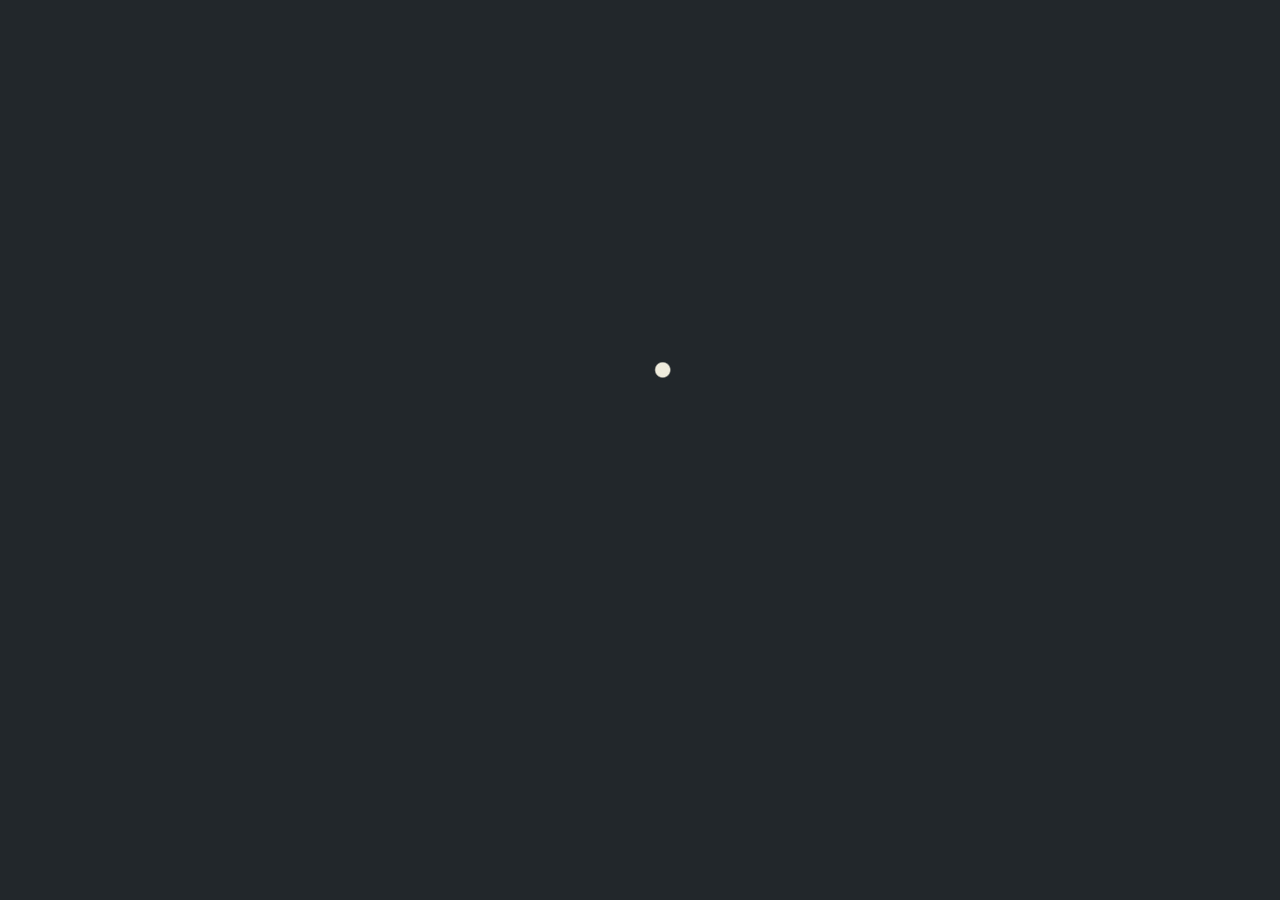
==== commit 99f3aba3: "Hero-concept bijgewerkt met project- en avatar-afbeeldingen, gsap lokaal, takenbord Co-Authored-By: " ====
--- a/hero-concept.html
+++ b/hero-concept.html
@@ -3,10 +3,14 @@
 <head>
 <meta charset="UTF-8" />
 <meta name="viewport" content="width=device-width, initial-scale=1.0" />
-<title>Mert Altintas — Junior Developer</title>
+<title>Mert Altintas · Junior Developer</title>
+<meta name="description" content="Mert Altintas, junior developer en designer uit Arnhem. Websites, webapps en apps, van ontwerp tot afgemaakt product." />
+<meta name="theme-color" content="#F0EDDE" />
+<link rel="icon" href="assets/avatar.webp" />
+<link rel="preload" as="image" href="assets/cartoon-eyes.webp" />
 <link rel="preconnect" href="https://fonts.googleapis.com" />
 <link rel="preconnect" href="https://fonts.gstatic.com" crossorigin />
-<link href="https://fonts.googleapis.com/css2?family=Bricolage+Grotesque:opsz,wght@12..96,500;12..96,600;12..96,700;12..96,800&family=Instrument+Sans:ital,wght@0,400;0,500;0,600;0,700;1,400&family=Comic+Neue:wght@400;700&display=swap" rel="stylesheet" />
+<link href="https://fonts.googleapis.com/css2?family=Comic+Neue:wght@400;700&display=swap" rel="stylesheet" />
 <style>
   :root {
     --primary: #C05B2E;
@@ -18,34 +22,43 @@
     --muted:   #6B6459;
     --hairline: #DED6C4;
     --line:    #2A2620;
+    /* bewegingscurves van de site: zacht uitlopen en een veertje */
+    --ease-out: cubic-bezier(0.22, 1, 0.36, 1);
+    --spring:   cubic-bezier(0.34, 1.56, 0.64, 1);
+    /* afstand van het midden van de dock tot de rechterrand; JS houdt hem bij.
+       De subpagina's houden die strook vrij voor de terugknop */
+    --gutter: 250px;
   }
 
   * { margin: 0; padding: 0; box-sizing: border-box; }
 
   /* retro N64-handje als cursor, overal (pixel-art PNG, hotspot op de vingertop);
-     tijdens mousedown zet JS .pressing op <html> en buigt de vinger (klik-variant) */
-  html, body, a, button, .lang button, .dock-item, .back-circle, .circ-stage img {
+     tijdens mousedown zet JS .pressing op <html> en buigt de vinger (klik-variant).
+     Nieuwe klikbare elementen: hier toevoegen, geen losse cursor:pointer */
+  html, body, a, button, .lang button, .dock-item, .back-circle, .sticker {
     cursor: url("assets/cursor-hand.png") 11 1, auto;
   }
   html.pressing, html.pressing body, html.pressing a, html.pressing button,
   html.pressing .lang button, html.pressing .dock-item, html.pressing .back-circle,
-  html.pressing .circ-stage img {
+  html.pressing .sticker {
     cursor: url("assets/cursor-hand-click.png?v=2") 11 7, auto;
   }
   html, body { height: 100%; }
   body {
-    font-family: "Comic Sans MS", "Comic Sans", "Comic Neue", cursive; /* test op Merts verzoek, was "Instrument Sans" */
+    font-family: "Comic Sans MS", "Comic Sans", "Comic Neue", cursive;
     color: var(--ink);
     background: var(--bg);
     overflow: hidden;
     -webkit-font-smoothing: antialiased;
-    /* geen blauwe selectie bij klikken/slepen; LET OP: op de Contact-pagina straks
-       user-select: text terugzetten op het mailadres zodat het kopieerbaar blijft */
+    /* geen blauwe selectie bij klikken/slepen; mailadres en formuliervelden
+       zetten user-select: text zelf terug */
     user-select: none;
     -webkit-user-select: none;
   }
   img { -webkit-user-drag: none; user-drag: none; }
-  h1, h2, h3, .display { font-family: "Comic Sans MS", "Comic Sans", "Comic Neue", cursive; font-weight: bold; /* test, was "Bricolage Grotesque" */ }
+  h1, h2, h3, .display { font-family: "Comic Sans MS", "Comic Sans", "Comic Neue", cursive; font-weight: bold; }
+  button { font: inherit; }
+  :focus-visible { outline: 2.5px dashed var(--primary); outline-offset: 3px; }
 
   /* subtle paper grain */
   body::before {
@@ -54,10 +67,31 @@
     background-image: url("data:image/svg+xml,%3Csvg xmlns='http://www.w3.org/2000/svg' width='120' height='120'%3E%3Cfilter id='n'%3E%3CfeTurbulence type='fractalNoise' baseFrequency='0.8' numOctaves='2'/%3E%3C/filter%3E%3Crect width='100%25' height='100%25' filter='url(%23n)'/%3E%3C/svg%3E");
   }
 
-  /* ===== Directional plane: home in the centre, each page in its own direction ===== */
-  .viewport { width: 100vw; height: 100vh; overflow: hidden; }
-  .track { position: relative; width: 100%; height: 100%; will-change: transform; }
-  .panel { position: absolute; top: 0; left: 0; width: 100vw; height: 100vh; }
+  /* ===== PRELOADER: inkt-scherm met teller; opent als een cirkel vanuit Merts
+         bril (zelfde cirkel-taal als de navigatie). Het gat zit in een mask,
+         zodat de pagina eronder er echt doorheen te zien is ===== */
+  #loader {
+    position: fixed; inset: 0; z-index: 60; background: var(--ink); color: var(--bg);
+    display: grid; place-items: center;
+    --lr: 0px; --lx: 50%; --ly: 50%;
+    -webkit-mask-image: radial-gradient(circle at var(--lx) var(--ly), transparent var(--lr), #000 calc(var(--lr) + 1.5px));
+            mask-image: radial-gradient(circle at var(--lx) var(--ly), transparent var(--lr), #000 calc(var(--lr) + 1.5px));
+  }
+  .ld-mid { display: grid; justify-items: center; gap: 10px; }
+  .ld-name { font-size: clamp(22px, 3vw, 34px); font-weight: bold; letter-spacing: -0.02em; }
+  .ld-name b { color: var(--accent); }
+  .ld-squig { width: clamp(150px, 20vw, 230px); height: 12px; color: var(--primary); overflow: visible; }
+  .ld-count {
+    position: absolute; left: clamp(24px, 5vw, 72px); bottom: clamp(18px, 4vh, 48px);
+    font-size: clamp(64px, 13vw, 170px); font-weight: bold; line-height: 0.8; letter-spacing: -0.05em;
+    color: transparent; -webkit-text-stroke: 2px var(--bg); font-variant-numeric: tabular-nums;
+  }
+  .ld-tip { position: absolute; right: clamp(24px, 5vw, 72px); bottom: clamp(22px, 4vh, 52px); font-size: 13px; opacity: 0.55; }
+
+  /* ===== Panels: home in het midden, subpagina's buiten beeld geparkeerd ===== */
+  .viewport { width: 100vw; height: 100vh; height: 100dvh; overflow: hidden; }
+  .track { position: relative; width: 100%; height: 100%; }
+  .panel { position: absolute; top: 0; left: 0; width: 100vw; height: 100vh; height: 100dvh; }
   .panel.pos-up    { top: -100vh; }  /* About me   */
   .panel.pos-right { left: 100vw; }  /* Projects   */
   .panel.pos-left  { left: -100vw; } /* Contact    */
@@ -66,20 +100,65 @@
   .home {
     display: grid;
     /* symmetric side columns so the portrait sits on the exact page centre */
-    grid-template-columns: 1fr minmax(360px, 520px) 1fr;
+    grid-template-columns: minmax(0, 1fr) minmax(360px, 520px) minmax(0, 1fr);
     align-items: center;
     gap: 40px;
     padding: 48px clamp(40px, 6vw, 96px);
-  }
-
-  /* gooey pixel trail: canvas per panel, het goo-filter smelt de blokjes samen */
+    overflow: hidden;
+  }
+
+  /* gooey pixel trail (alleen home): het goo-filter smelt de blokjes samen */
   .trail-canvas {
     /* LET OP: canvas is een replaced element, inset:0 rekt hem niet op; width/height moet expliciet */
     position: absolute; inset: 0; width: 100%; height: 100%; z-index: 0; pointer-events: none;
     filter: url(#goo);
   }
-  /* content boven de trail */
-  .intro { position: relative; z-index: 2; }
+
+
+  /* ===== ACHTERGRONDEN: elke pagina heeft een eigen laag achter de inhoud =====
+     home: reuzenletters die langs schuiven, about: zwevende lijntekeningen van
+     wat Mert doet, projects: ruitjespapier met een lichtvlek onder de cursor,
+     contact: een schuivend patroon van controllerknoppen */
+  .bg { position: absolute; inset: 0; z-index: 0; pointer-events: none; overflow: hidden; }
+
+  /* HOME: reuzenletters in omlijning achter de figuur */
+  .bgtype {
+    position: absolute; left: 0; top: 6vh; z-index: 1; pointer-events: none;
+    white-space: nowrap; opacity: 0;
+    font-weight: bold; font-size: clamp(84px, 19vh, 190px); line-height: 1; letter-spacing: -0.03em;
+    color: transparent; -webkit-text-stroke: 1.5px #E0D8C2;
+  }
+  .bgtype-in { display: inline-block; animation: bgtype 60s linear infinite; }
+  .bgtype-in span { padding-right: 0.3em; }
+  .bgtype-in i { font-style: normal; -webkit-text-stroke-color: #E9C9AE; padding: 0 0.12em; }
+  @keyframes bgtype { to { transform: translateX(-50%); } }
+
+  /* ABOUT: losse lijntekeningen die traag zweven en licht meebewegen met de muis */
+  .bg-doodles svg {
+    position: absolute; color: #E3DAC2; fill: none; stroke: currentColor; stroke-width: 1.3;
+    stroke-linecap: round; stroke-linejoin: round;
+    animation: zweef 7s var(--ease-out) infinite alternate;
+  }
+  .bg-doodles svg:nth-child(2n) { animation-duration: 9s; animation-delay: -3s; color: #EBCFB4; }
+  .bg-doodles svg:nth-child(3n) { animation-duration: 11s; animation-delay: -6s; }
+  @keyframes zweef { from { translate: 0 -9px; } to { translate: 0 11px; } }
+
+  /* PROJECTS: ruitjespapier van stippen; rond de cursor kleuren de stippen terracotta */
+  .bg-grid, .bg-grid::after { background-size: 28px 28px; background-position: 14px 14px; }
+  .bg-grid { background-image: radial-gradient(circle, #E7E0CC 1.5px, transparent 1.9px); --mx: -400px; --my: -400px; }
+  .bg-grid::after {
+    content: ""; position: absolute; inset: 0;
+    background-image: radial-gradient(circle, var(--primary) 1.7px, transparent 2.1px);
+    -webkit-mask-image: radial-gradient(circle 210px at var(--mx) var(--my), #000, transparent);
+            mask-image: radial-gradient(circle 210px at var(--mx) var(--my), #000, transparent);
+  }
+
+  /* CONTACT: controllerknoppen (A B X Y, plus, min) die schuin voorbij schuiven */
+  .bg-pad {
+    background-image: url("data:image/svg+xml,%3Csvg xmlns='http://www.w3.org/2000/svg' width='220' height='220' fill='none' stroke='%23E2C3AA' stroke-width='2.2' stroke-linecap='round' font-family='Comic Sans MS, Comic Neue, cursive' font-weight='bold' font-size='17' text-anchor='middle'%3E%3Ccircle cx='38' cy='40' r='18'/%3E%3Ctext x='38' y='46' stroke='none' fill='%23E2C3AA'%3EA%3C/text%3E%3Ccircle cx='150' cy='150' r='18'/%3E%3Ctext x='150' y='156' stroke='none' fill='%23E2C3AA'%3EB%3C/text%3E%3Ccircle cx='150' cy='40' r='13'/%3E%3Ctext x='150' y='46' stroke='none' fill='%23E2C3AA' font-size='14'%3EX%3C/text%3E%3Ccircle cx='38' cy='150' r='13'/%3E%3Ctext x='38' y='155' stroke='none' fill='%23E2C3AA' font-size='14'%3EY%3C/text%3E%3Cpath d='M94 82v26M81 95h26'/%3E%3Cpath d='M192 95h18M-4 205h18M202 205h22'/%3E%3C/svg%3E");
+    background-size: 220px 220px; animation: pad 26s linear infinite;
+  }
+  @keyframes pad { to { background-position: 220px 220px; } }
 
   /* top bar */
   .topbar {
@@ -87,30 +166,31 @@
     display: flex; justify-content: flex-end; align-items: center; z-index: 5;
   }
   .lang { display: flex; gap: 6px; font-size: 13px; font-weight: 600; color: var(--muted); }
-  .lang button { font: inherit; background: none; border: 0; color: var(--muted); padding: 4px 6px; border-radius: 7px; }
+  .lang button { background: none; border: 0; color: var(--muted); padding: 4px 6px; border-radius: 7px; transition: color 0.2s var(--ease-out); }
+  .lang button:hover { color: var(--primary); }
   .lang button.on { color: var(--ink); text-decoration: underline; text-underline-offset: 3px; }
 
   /* left column */
-  .intro { padding-left: clamp(24px, 5vw, 110px); }
+  .intro { position: relative; z-index: 2; padding-left: clamp(24px, 5vw, 110px); }
   .intro h1 {
-    /* naam op een regel, dus kleiner dan de oude twee-regel-versie */
+    /* naam op EEN regel (Merts wens): nowrap, de naam mag de kolom uit lopen,
+       op die hoogte staat er rechts nog niets van de figuur */
     font-size: clamp(38px, 4.4vw, 68px); line-height: 0.92; font-weight: 800; letter-spacing: -0.03em;
-    margin-bottom: 16px;
+    margin-bottom: 16px; white-space: nowrap;
   }
   .intro .bio { margin-bottom: 22px; }
   .intro .role { margin-bottom: 26px; }
   /* naam in twee blokken zodat ze bij het inladen na elkaar kunnen inspringen */
   .intro h1 .first { display: inline-block; }
-  .intro h1 .last { color: var(--primary); -webkit-text-stroke: 0; position: relative; display: inline-block; }
-  /* handgetekende accenten (16 jul): krabbel onder de naam, pijl naar de portrait, sparkles */
+  .intro h1 .last { color: var(--primary); position: relative; display: inline-block; }
+  /* handgetekende accenten: krabbel onder de naam, pijl naar de portrait, sparkles */
   .squiggle { position: absolute; left: 2%; bottom: -12px; width: 96%; height: 12px; color: var(--primary); }
   .doodle { position: absolute; color: var(--ink); pointer-events: none; }
-  .doodle-spark-a { top: -36px; left: calc(clamp(24px, 5vw, 110px) - 6px); width: 22px; height: 22px; color: var(--accent); transform: rotate(12deg); }
-  .doodle-spark-b { bottom: 52px; left: calc(clamp(24px, 5vw, 110px) + 196px); width: 18px; height: 18px; opacity: 0.75; transform: rotate(-9deg); }
-  .doodle-arrow { right: -34px; bottom: 46px; width: 104px; height: 74px; opacity: 0.85; transform: rotate(6deg); }
-  @media (max-width: 980px) { .doodle { display: none; } }
+  .doodle-spark-a { top: -36px; left: calc(clamp(24px, 5vw, 110px) - 6px); width: 22px; height: 22px; color: var(--accent); }
+  .doodle-spark-b { bottom: 52px; left: calc(clamp(24px, 5vw, 110px) + 196px); width: 18px; height: 18px; }
+  .doodle-arrow { right: clamp(-74px, calc(-34px - (1440px - 100vw) * 0.55), -34px); bottom: 46px; width: 104px; height: 74px; }
   .role {
-    display: inline-block; font-family: "Comic Sans MS", "Comic Sans", "Comic Neue", cursive; font-weight: 600; font-size: 19px;
+    display: inline-block; font-weight: 600; font-size: 19px;
     color: var(--ink); padding: 6px 14px; border: 2px solid var(--line); border-radius: 999px; background: #fff;
     margin-bottom: 24px;
   }
@@ -121,7 +201,7 @@
 
   /* center portrait */
   .portrait {
-    position: relative; display: grid; place-items: end center;
+    position: relative; z-index: 2; display: grid; place-items: end center;
     height: calc(100% + 48px); margin-bottom: -48px; /* compensate section padding: image touches viewport bottom */
   }
   /* figuur-wrapper: draagt de muis-parallax zodat de pupillen mee bewegen */
@@ -130,16 +210,15 @@
     /* kleine overhang zodat de muis-parallax geen naad onder de figuur toont */
     margin-bottom: -10px;
   }
-  .portrait img {
+  .portrait-fig img {
     position: relative; z-index: 2; width: 100%; height: auto; display: block;
-    /* cartoon.png is nu een transparante cutout, edge-mask niet meer nodig */
     /* schaduw achter de figuur: harde offset in perzik (stijl van de site) + zachte diepte */
     filter: drop-shadow(14px 14px 0 rgba(228, 182, 149, 0.65)) drop-shadow(0 24px 36px rgba(34, 39, 43, 0.14));
   }
-  /* bewegende pupillen (eyes-follow-cursor): liggen over de lege ogen van cartoon-eyes.png */
+  /* bewegende pupillen (eyes-follow-cursor): liggen over de lege ogen van cartoon-eyes */
   .pupil {
     position: absolute; z-index: 3;
-    width: 1.6%; aspect-ratio: 3 / 4;   /* kleine verticale ovaal, iets kleiner dan Merts originele oog-dots */
+    width: 1.6%; aspect-ratio: 3 / 4;
     background: #211f1e; border-radius: 50%;
     pointer-events: none; will-change: transform;
   }
@@ -147,6 +226,27 @@
      Waarden opgemeten in cartoon.png (966x1378): links (473, 258), rechts (583, 266) */
   .pupil-l { left: 48.95%; top: 18.7%; }
   .pupil-r { left: 60.4%;  top: 19.3%; }
+
+  /* ronddraaiende sticker naast het hoofd: zegt wat je bij Mert kunt halen en
+     brengt je met een klik naar Contact */
+  .sticker {
+    position: absolute; z-index: 4; right: -46px; top: 27%;
+    width: 116px; height: 116px; border-radius: 50%; padding: 0;
+    background: #fff; border: 2px solid var(--line); box-shadow: 4px 4px 0 var(--line);
+    display: grid; place-items: center; color: var(--ink);
+    transition: box-shadow 0.25s var(--spring);
+  }
+  .sticker:hover { box-shadow: 7px 7px 0 var(--line); }
+  .sticker:active { box-shadow: 1px 1px 0 var(--line); }
+  .st-ring { position: absolute; inset: 0; width: 100%; height: 100%; }
+  .st-ring text { font-size: 11.6px; font-weight: bold; letter-spacing: 0.06em; text-transform: uppercase; fill: currentColor; }
+  .st-core {
+    width: 46px; height: 46px; border-radius: 50%; background: var(--accent); border: 2px solid var(--line);
+    display: grid; place-items: center; transition: transform 0.35s var(--spring), background 0.25s var(--ease-out);
+  }
+  .st-core svg { width: 20px; height: 20px; }
+  .sticker:hover .st-core { transform: scale(1.12) rotate(45deg); background: var(--primary); color: #fff; }
+
   /* right dock-nav (macOS-dock magnificatie, in de eigen stijl van de site) */
   .dock {
     justify-self: center; z-index: 2;
@@ -172,34 +272,39 @@
     transition: opacity 0.18s ease, transform 0.18s ease;
   }
   .dock-item:hover .dock-label, .dock-item:focus-visible .dock-label { opacity: 1; transform: translateX(0); }
-  /* game-style selectiepijltje rechts van het gehoverde item: obsidian-look
-     (glazig donker facet-verloop via gradient + clip-path driehoek) */
+  /* game-style selectiepijltje: obsidian-look (facet-verloop + clip-path driehoek).
+     Zelfde vorm komt terug als selectiecursor in de projectenlijst (.sel-arrow) */
+  .dock-item::after, .sel-arrow {
+    content: ""; position: absolute; width: 16px; height: 20px;
+    background: linear-gradient(135deg, #4A525A 0%, #22272B 42%, #0C0E10 100%);
+    filter: drop-shadow(2px 3px 0 rgba(42, 38, 32, 0.3));
+    pointer-events: none;
+  }
   .dock-item::after {
-    content: ""; position: absolute; left: calc(100% + 24px); top: 50%;
-    translate: 0 -50%; width: 16px; height: 20px;
-    background: linear-gradient(135deg, #4A525A 0%, #22272B 42%, #0C0E10 100%);
+    left: calc(100% + 24px); top: 50%; translate: 0 -50%;
     clip-path: polygon(100% 0, 0 50%, 100% 100%);
-    filter: drop-shadow(2px 3px 0 rgba(42, 38, 32, 0.3));
-    opacity: 0; transform: translateX(8px); pointer-events: none;
+    opacity: 0; transform: translateX(8px);
     transition: opacity 0.15s ease, transform 0.15s ease;
   }
   .dock-item:hover::after, .dock-item:focus-visible::after { opacity: 1; transform: translateX(0); }
 
   /* ===== SUBPAGES ===== */
-  .sub { display: grid; place-items: center; text-align: left; padding: clamp(28px, 5vh, 56px) clamp(24px, 5vw, 72px); background: var(--bg); overflow: hidden; }
-  /* paginakleuren */
-  /* lichte cream pagina's die bij de home-achtergrond passen (Merts keuze 25 jul);
+  .sub {
+    display: grid; place-items: center; text-align: left; overflow: hidden;
+    padding: clamp(28px, 5vh, 56px) calc(var(--gutter) + 44px) clamp(28px, 5vh, 56px) clamp(32px, 6vw, 96px);
+  }
+  /* lichte cream pagina's die bij de home-achtergrond passen;
      onderling net een tint verschil zodat je merkt dat je van pagina wisselt */
   .sub.pos-up    { background: #F7F4E7; }  /* About    */
   .sub.pos-right { background: #FBF8EE; }  /* Projects */
   .sub.pos-left  { background: #EFD9C8; }  /* Contact  */
-  .sub.pos-up .kicker, .sub.pos-right .kicker, .sub.pos-left .kicker { color: var(--primary); }
-  /* scrollen kan, maar zonder zichtbare scrollbar (Mert wil geen "scroll options" zien) */
-  .sub .inner { position: relative; z-index: 2; width: min(100%, 1080px); max-height: 100%; overflow-y: auto; scrollbar-width: none; }
-  .sub .inner::-webkit-scrollbar { display: none; }
-  .sub .kicker { font-size: 12px; font-weight: 700; letter-spacing: 0.16em; text-transform: uppercase; color: var(--accent); margin-bottom: 14px; }
-  .sub h2 { font-size: clamp(34px, 4.6vw, 60px); font-weight: 800; letter-spacing: -0.03em; line-height: 1; margin-bottom: 18px; }
-  .sub p { font-size: 16.5px; line-height: 1.6; color: var(--muted); }
+  .sub .inner { position: relative; z-index: 2; width: min(100%, 1120px); }
+  .sub .kicker { font-size: 12px; font-weight: 700; letter-spacing: 0.16em; text-transform: uppercase; color: var(--primary); margin-bottom: 14px; }
+  .sub h2 { font-size: clamp(34px, 4.6vw, 60px); font-weight: 800; letter-spacing: -0.03em; line-height: 1.02; margin-bottom: 18px; }
+  .sub p { font-size: 16px; line-height: 1.6; color: var(--muted); }
+  /* koppen komen woord voor woord omhoog uit een onzichtbaar vakje */
+  [data-split] .w { display: inline-block; overflow: hidden; vertical-align: bottom; padding-bottom: 0.12em; margin-bottom: -0.12em; }
+  [data-split] .wi { display: inline-block; will-change: transform; }
 
   /* gedeelde bouwstenen in de site-stijl: wit papier, inkt-rand, offset-schaduw */
   .chip {
@@ -207,135 +312,127 @@
     background: #fff; border: 2px solid var(--line); border-radius: 999px;
     padding: 6px 13px; font-size: 13.5px; font-weight: 600; color: var(--ink);
     box-shadow: 2px 2px 0 var(--line);
-    transition: transform 0.18s cubic-bezier(0.34, 1.56, 0.64, 1);
-  }
-  .chip:hover { transform: rotate(0deg) translateY(-3px); }
-
-  /* --- About: carousel links, verhaal rechts --- */
-  .about-grid { display: grid; grid-template-columns: minmax(220px, 300px) 1fr; gap: clamp(28px, 4vw, 64px); align-items: center; }
-  /* kolom moet de MIDDELSTE kaart plus de twee schuine zijkaarten kunnen dragen,
-     anders lopen die over de tekst heen */
-  .about-grid { grid-template-columns: minmax(300px, 400px) minmax(0, 1fr); }
-  .sub.pos-up h2 { color: var(--ink); }
-  .sub.pos-up p { color: var(--muted); max-width: 52ch; } /* 52ch: blijft vrij van de terugknop rechts */
-  .about-text p + p { margin-top: 12px; }
-  .facts { display: flex; flex-wrap: wrap; gap: 10px; margin-top: 22px; }
-
-
-  /* --- 3-image carousel (port van 21st.dev CircularTestimonials, alleen het
-         beeldgedeelte). Actieve foto staat recht in het midden, de vorige en
-         volgende staan schuin opzij en iets hoger. Wisselt zelf elke 5s, stopt
-         met wisselen zodra je zelf een pijl gebruikt. --- */
-  /* padding-top: de twee zijkaarten worden omhoog geschoven en staken daardoor
-     boven .inner uit, die een scrollbox is (overflow-y: auto) en ze dus afsneed.
-     Deze ruimte vangt die verschuiving op. */
-  .circ { display: grid; gap: 14px; justify-items: center; padding-top: 44px; }
-  .circ-stage {
-    position: relative; width: 100%; max-width: 206px; aspect-ratio: 3 / 4;
-    perspective: 1000px;
-  }
-  .circ-stage img {
-    position: absolute; inset: 0; width: 100%; height: 100%;
-    object-fit: cover; border-radius: 18px;
-    border: 2px solid var(--line);
-    box-shadow: 5px 5px 0 var(--line);
-    /* zelfde curve als het origineel: veert net iets door */
-    transition: transform 0.8s cubic-bezier(0.4, 2, 0.3, 1), opacity 0.8s cubic-bezier(0.4, 2, 0.3, 1);
-    backface-visibility: hidden;
-  }
-  /* onderschrift: titel plus een regel die woord voor woord invaagt */
-  .circ-cap { min-height: 54px; text-align: center; }
-  .circ-cap h3 { font-size: 19px; margin-bottom: 2px; color: var(--ink); }
-  .sub.pos-up .circ-cap p { font-size: 14px; color: var(--muted); max-width: 34ch; margin: 0 auto; }
-  .circ-cap .w { display: inline-block; white-space: pre; }
-  /* pijlen in de stijl van de site: wit, inkt-rand, offset-schaduw */
-  .circ-nav { display: flex; gap: 14px; }
-  .circ-nav button {
-    width: 42px; height: 42px; border-radius: 50%;
-    background: #fff; border: 2px solid var(--line); box-shadow: 3px 3px 0 var(--line);
-    color: var(--ink); display: grid; place-items: center; padding: 0;
-    transition: transform 0.18s cubic-bezier(0.34, 1.56, 0.64, 1), background 0.18s ease, box-shadow 0.18s ease;
-  }
-  .circ-nav button:hover { background: var(--accent); transform: translate(-2px, -2px); box-shadow: 5px 5px 0 var(--line); }
-  .circ-nav button:active { transform: scale(0.94) translate(2px, 2px); box-shadow: 1px 1px 0 var(--line); }
-  .circ-nav svg { width: 19px; height: 19px; }
-
-  /* --- Projects: IMG-SPHERE (port van 21st.dev @tonyzebastian/img-sphere).
-         De projecten hangen als beelden op een bol die je kunt slepen; hij draait
-         zelf langzaam door en klikken opent de details. De bol wordt in JS
-         geprojecteerd (positie, schaal en z-index per beeld) in plaats van met
-         CSS 3D: zo kijken de beelden altijd naar je toe en klopt de diepte. --- */
-  /* de bol vult de hele pagina en er staat geen tekst bij (Merts wens 25 jul):
-     alleen het ding zelf, vier projecten dus vier bolletjes */
-  .pos-right .inner { width: 100%; max-width: none; display: grid; place-items: center; }
-  .sphere-wrap {
-    /* eigen stacking context, anders kruipen de z-indexen van de bolletjes
-       over de terugknop heen */
-    position: relative; z-index: 2; isolation: isolate;
-    width: min(86vh, 86vw); aspect-ratio: 1; touch-action: none;
-  }
-  /* BOLLETJES, niet vierkantjes: dat is de vorm van het origineel */
-  .sphere-wrap img {
-    position: absolute; left: 0; top: 0; display: block;
-    border-radius: 50%; object-fit: cover;
-    border: 3px solid var(--line);
-    box-shadow: 4px 5px 0 rgba(42, 38, 32, 0.32);
-    will-change: transform, opacity;
-    /* geen CSS-transition: de stand wordt elk frame in JS gezet */
-  }
-  .sphere-wrap img.near { box-shadow: 7px 8px 0 var(--line); }
-
-  /* detailkaart die opengaat bij het klikken op een beeld */
-  .proj-modal {
-    position: absolute; inset: 0; z-index: 12; display: none;
-    place-items: center; padding: 20px;
-    background: rgba(34, 39, 43, 0.34);
-  }
-  .proj-modal.on { display: grid; }
-  .proj-modal .card {
-    position: relative; width: min(100%, 420px); text-align: left;
-    background: #fff; border: 2px solid var(--line); border-radius: 18px;
-    box-shadow: 6px 6px 0 var(--line); padding: 18px;
-  }
-  .proj-modal .thumb {
-    height: 132px; border-radius: 10px; overflow: hidden; margin-bottom: 12px;
-    border: 1.5px solid var(--hairline); background: var(--bg);
-  }
-  .proj-modal .thumb img { width: 100%; height: 100%; object-fit: cover; object-position: top; display: block; }
-  .proj-modal h3 { display: flex; align-items: center; gap: 7px; font-size: 19px; margin-bottom: 6px; color: var(--ink); }
-  .proj-modal h3 svg { width: 14px; height: 14px; color: var(--primary); flex: 0 0 auto; }
-  .sub .proj-modal p { color: var(--muted); font-size: 14px; line-height: 1.5; margin-bottom: 12px; max-width: none; }
-  .proj-modal .tags { display: flex; flex-wrap: wrap; gap: 6px; }
-  .proj-modal .sluit {
-    position: absolute; top: -13px; right: -13px; width: 34px; height: 34px;
-    border-radius: 50%; background: #fff; border: 2px solid var(--line);
-    box-shadow: 3px 3px 0 var(--line); color: var(--ink);
-    display: grid; place-items: center; padding: 0;
-    transition: transform 0.16s cubic-bezier(0.34, 1.56, 0.64, 1);
-  }
-  .proj-modal .sluit:hover { transform: scale(1.1); }
-  .proj-modal .sluit svg { width: 17px; height: 17px; }
-  .proj-modal .open-link {
-    display: inline-flex; align-items: center; gap: 7px; margin-top: 12px;
-    text-decoration: none; font-weight: 700; font-size: 14px; color: var(--ink);
-    background: var(--accent); border: 2px solid var(--line); border-radius: 999px;
-    padding: 8px 15px; box-shadow: 3px 3px 0 var(--line);
-    transition: transform 0.18s cubic-bezier(0.34, 1.56, 0.64, 1);
-  }
-  .proj-modal .open-link:hover { transform: translate(-2px, -2px); }
-  .proj-modal .open-link svg { width: 14px; height: 14px; }
-  .tag { font-size: 11px; font-weight: 700; padding: 3px 9px; border: 1.5px solid var(--line); border-radius: 999px; background: var(--bg); color: var(--ink); }
-
-  /* --- Contact: Nintendo Switch (25 jul, Merts idee). De contactopties staan als
+    transition: transform 0.25s var(--spring), box-shadow 0.25s var(--spring), background 0.2s var(--ease-out);
+  }
+  .chip svg { width: 15px; height: 15px; color: var(--primary); }
+  .chip:nth-child(odd) { rotate: -2deg; } .chip:nth-child(even) { rotate: 1.5deg; }
+  .chip:hover { transform: translateY(-4px) rotate(2deg); box-shadow: 4px 5px 0 var(--line); background: var(--second); }
+  .tag { font-size: 11px; font-weight: 700; padding: 3px 9px; border: 1.5px solid var(--line); border-radius: 999px; background: var(--bg); color: var(--ink); white-space: nowrap; }
+
+  /* ===== ABOUT: de cartoon van home voor een amber zon, rechts het verhaal ===== */
+  .sub.pos-up { padding-bottom: 0; }
+  .pos-up .inner { height: 100%; }
+  .about-grid {
+    display: grid; height: 100%; align-items: center;
+    grid-template-columns: min(38vw, 62vh, 500px) minmax(0, 1fr);
+    gap: clamp(36px, 5vw, 84px);
+  }
+  .about-figcol { position: relative; align-self: end; }
+  /* amber "zon" achter de figuur, ademt heel langzaam van vorm */
+  .fig-blob {
+    position: absolute; left: 3%; top: 31%; width: 94%; aspect-ratio: 1; z-index: 0;
+    background: #F6BE68; border: 2px solid var(--line); box-shadow: 7px 7px 0 var(--line);
+    border-radius: 58% 42% 55% 45% / 48% 58% 42% 52%;
+    animation: blob 9s var(--ease-out) infinite alternate;
+  }
+  @keyframes blob { to { border-radius: 44% 56% 46% 54% / 56% 44% 58% 42%; transform: rotate(8deg); } }
+  .dual { position: relative; z-index: 1; width: 100%; aspect-ratio: 966 / 1378; margin-bottom: -10px; }
+  .dual img {
+    position: absolute; inset: 0; width: 100%; height: 100%; display: block;
+    filter: drop-shadow(10px 10px 0 rgba(42, 38, 32, 0.16));
+  }
+  .about-text { padding-bottom: clamp(28px, 5vh, 56px); max-width: 60ch; }
+  .about-text p + p { margin-top: 11px; }
+  /* mijn route: vier grepen op een stippellijn (knipoog naar het boulderen) */
+  .route { position: relative; margin-top: 26px; }
+  .route-line { position: absolute; left: 0; top: 2px; width: 100%; height: 18px; color: var(--line); overflow: visible; }
+  .route ol { position: relative; list-style: none; display: grid; grid-template-columns: repeat(4, minmax(0, 1fr)); gap: 12px; }
+  .route li { display: grid; align-content: start; gap: 3px; font-size: 12.5px; color: var(--muted); line-height: 1.3; min-width: 0; hyphens: manual; }
+  .route li b { font-size: 14.5px; color: var(--ink); margin-top: 7px; }
+  .hold {
+    width: 22px; height: 22px; border: 2px solid var(--line); box-shadow: 2px 2px 0 var(--line);
+    border-radius: 58% 42% 55% 45% / 48% 60% 40% 52%;
+    transition: transform 0.3s var(--spring);
+  }
+  .route li:hover .hold { transform: scale(1.25) rotate(18deg); }
+  .route li:nth-child(1) .hold { background: #fff; rotate: -8deg; }
+  .route li:nth-child(2) .hold { background: var(--accent); rotate: 10deg; border-radius: 45% 55% 40% 60% / 60% 42% 58% 40%; }
+  .route li:nth-child(3) .hold { background: #E2BE9F; rotate: -14deg; }
+  .route li:nth-child(4) .hold { background: var(--primary); rotate: 6deg; border-radius: 50% 50% 38% 62% / 44% 60% 40% 56%; }
+  .facts { display: flex; flex-wrap: wrap; gap: 10px; margin-top: 24px; }
+
+  /* ===== PROJECTS: overzicht. Alle projecten naast elkaar als vierkante tegels,
+         met eronder wat het is, waarmee het gebouwd is en waar je het kunt bekijken ===== */
+  /* ruimte rondom zodat de schaduwen en de schuine tegels niet door de
+     scrollbox worden afgesneden */
+  .pos-right .inner { max-height: 100%; overflow-y: auto; scrollbar-width: none; padding: 12px 14px 16px 10px; }
+  .pos-right .inner::-webkit-scrollbar { display: none; }
+  .proj-head { display: flex; align-items: flex-end; justify-content: space-between; gap: 24px; margin-bottom: clamp(20px, 4vh, 38px); }
+  .proj-head .kicker { margin-bottom: 10px; }
+  .proj-head h2 { margin-bottom: 0; }
+  .proj-count { font-size: 13px; font-weight: 700; color: var(--muted); white-space: nowrap; padding-bottom: 8px; }
+  .pgrid { list-style: none; display: grid; grid-template-columns: repeat(auto-fit, minmax(204px, 1fr)); gap: clamp(18px, 2.2vw, 32px); }
+  .ptile { display: grid; align-content: start; gap: 16px; min-width: 0; }
+  /* de vierkante tegel: papier met inkt-rand, om en om een tikje scheef;
+     bij hover gaat hij recht staan en komt hij omhoog */
+  .pshot {
+    position: relative; display: block; aspect-ratio: 1; overflow: hidden;
+    border: 2px solid var(--line); border-radius: 20px; background: var(--bg);
+    box-shadow: 6px 6px 0 var(--line); rotate: -1.6deg;
+    transition: transform 0.45s var(--spring), rotate 0.45s var(--spring), box-shadow 0.45s var(--spring);
+  }
+  .ptile:nth-child(even) .pshot { rotate: 1.6deg; }
+  .ptile:hover .pshot { transform: translate(-3px, -7px); rotate: 0deg; box-shadow: 10px 12px 0 var(--line); }
+  a.pshot:active { transform: translate(2px, 2px); box-shadow: 2px 2px 0 var(--line); }
+  /* lijntekening-browserbalk boven een websitebeeld */
+  .pshot .bar { height: 22px; border-bottom: 2px solid var(--line); display: flex; gap: 5px; align-items: center; padding: 0 9px; background: #fff; }
+  .pshot .bar i { width: 8px; height: 8px; border-radius: 50%; border: 1.5px solid var(--line); }
+  .pshot .bar i:first-child { background: var(--primary); } .pshot .bar i:nth-child(2) { background: var(--accent); }
+  .pshot.web img { width: 100%; height: calc(100% - 22px); object-fit: cover; object-position: top left; display: block; transition: transform 0.9s var(--ease-out); }
+  .ptile:hover .pshot.web img { transform: scale(1.05); }
+  /* app-screenshot in een getekende telefoon, schuin in beeld */
+  .pshot.phone { background: #DCE6D6; }
+  .pshot.phone img {
+    position: absolute; left: 50%; top: 9%; width: 56%; translate: -50% 0; rotate: -6deg;
+    border: 3px solid var(--line); border-radius: 20px; box-shadow: 5px 5px 0 var(--line);
+    transition: rotate 0.6s var(--spring), top 0.6s var(--ease-out);
+  }
+  .ptile:hover .pshot.phone img { rotate: -1deg; top: 5%; }
+  .pnum {
+    position: absolute; left: 10px; bottom: 10px; z-index: 2; font-size: 12px; font-weight: 700; color: var(--ink);
+    background: #fff; border: 2px solid var(--line); border-radius: 999px; padding: 2px 9px; font-variant-numeric: tabular-nums;
+  }
+  .pinfo .row { display: flex; align-items: baseline; justify-content: space-between; gap: 10px; }
+  .pinfo h3 { font-size: 21px; letter-spacing: -0.02em; color: var(--ink); }
+  .pkind { font-size: 11px; font-weight: 700; letter-spacing: 0.12em; text-transform: uppercase; color: var(--primary); white-space: nowrap; }
+  .sub .pinfo p { font-size: 14.5px; line-height: 1.55; margin: 6px 0 12px; }
+  .ptags { display: flex; flex-wrap: wrap; gap: 5px; margin-bottom: 14px; }
+  /* knop-in-knop: het pijltje zit in zijn eigen rondje en schiet weg bij hover */
+  .plink {
+    display: inline-flex; align-items: center; gap: 8px; text-decoration: none;
+    font-weight: 700; font-size: 13px; color: var(--ink); background: var(--accent);
+    border: 2px solid var(--line); border-radius: 999px; padding: 3px 3px 3px 13px; box-shadow: 3px 3px 0 var(--line);
+    transition: transform 0.25s var(--spring), box-shadow 0.25s var(--spring);
+  }
+  .plink i { width: 24px; height: 24px; border-radius: 50%; background: #fff; border: 2px solid var(--line); display: grid; place-items: center; transition: transform 0.35s var(--spring); }
+  .plink svg { width: 12px; height: 12px; }
+  .plink:hover { transform: translate(-2px, -2px); box-shadow: 5px 5px 0 var(--line); }
+  .plink:hover i { transform: translate(2px, -2px) scale(1.08); }
+  .plink:active { transform: translate(2px, 2px) scale(0.97); box-shadow: 1px 1px 0 var(--line); }
+  /* nog geen link: stippelrand in plaats van een knop */
+  .psoon { display: inline-block; font-size: 12px; font-weight: 700; color: var(--muted); border: 2px dashed var(--hairline); border-radius: 999px; padding: 4px 12px; }
+
+  /* ===== CONTACT: Nintendo Switch (Merts idee). De contactopties staan als
          tegels op het thuismenu; een tegel aantikken "start" hem, net als een game.
-         Toets B sluit hem weer, zoals op de console. --- */
-  .contact-inner { text-align: center; display: grid; justify-items: center; }
-  .sub.pos-left h2 { color: var(--ink); }
+         Toets B sluit hem weer, zoals op de console ===== */
+  .sub.pos-left { padding-right: clamp(32px, 6vw, 96px); }
+  .contact-inner { text-align: center; display: grid; justify-items: center; align-content: start; }
   .sub.pos-left p { max-width: 44ch; }
 
   .switch {
     display: grid; grid-template-columns: auto minmax(0, 1fr) auto; align-items: stretch;
-    width: min(100%, 860px); margin-top: 22px; filter: drop-shadow(0 22px 30px rgba(34, 25, 20, 0.4));
+    width: min(100%, 860px, calc(100vw - 2 * var(--gutter) - 76px)); margin-top: 22px;
+    filter: drop-shadow(0 22px 30px rgba(34, 25, 20, 0.4));
   }
   /* joy-cons: bol aan de buitenkant, recht tegen de rail */
   .joycon { position: relative; width: 84px; }
@@ -349,7 +446,7 @@
   .jc-r::after { left: 0;  border-radius: 0 4px 4px 0; }
   /* stick, knoppen en de kleine plus/min */
   .jc-stick {
-    position: absolute; left: 50%; transform: translateX(-50%);
+    position: absolute; left: 50%; margin-left: -17px;
     width: 34px; height: 34px; border-radius: 50%;
     background: radial-gradient(circle at 38% 32%, #4A4A52, #191920);
     box-shadow: inset 0 0 0 3px rgba(0, 0, 0, 0.35), 0 2px 3px rgba(0, 0, 0, 0.4);
@@ -366,11 +463,9 @@
     font-size: 8px; font-weight: 700; color: rgba(255, 255, 255, 0.5);
   }
   .jc-small {
-    position: absolute; left: 50%; transform: translateX(-50%);
+    position: absolute; left: 50%; transform: translateX(-50%); top: 5%;
     width: 13px; height: 13px; border-radius: 50%; background: rgba(0, 0, 0, 0.34);
   }
-  .jc-l .jc-small { top: 5%; }
-  .jc-r .jc-small { top: 5%; }
 
   /* tablet met beeld */
   .sw-tablet {
@@ -383,44 +478,34 @@
     display: grid; grid-template-rows: auto minmax(0, 1fr) auto;
     box-shadow: inset 0 0 24px rgba(0, 0, 0, 0.5);
   }
-  /* statusbalk: profiel links, tijd en batterij rechts */
+  /* het scherm springt aan zodra de pagina opent */
+  .sw-boot { position: absolute; inset: 0; z-index: 6; background: #050506; pointer-events: none; opacity: 0; }
+  /* statusbalk: profiel links, plaats en batterij rechts */
   .sw-topbar {
     display: flex; align-items: center; justify-content: space-between;
     padding: 8px 12px; font-size: 11.5px; font-weight: 600; color: #C9C9D2;
     border-bottom: 1px solid rgba(255, 255, 255, 0.07);
   }
   .sw-user { display: flex; align-items: center; gap: 8px; }
-  .sw-avatar {
-    width: 26px; height: 26px; border-radius: 50%; overflow: hidden; background: #F0EDDE;
-    border: 1px solid rgba(255, 255, 255, 0.25); flex: 0 0 auto;
-  }
-  .sw-avatar img { width: 210%; height: auto; display: block; margin: -6% 0 0 -55%; }
+  .sw-avatar { width: 26px; height: 26px; border-radius: 50%; overflow: hidden; border: 1px solid rgba(255, 255, 255, 0.25); flex: 0 0 auto; }
+  .sw-avatar img { width: 100%; height: 100%; display: block; object-fit: cover; }
   .sw-status { display: flex; align-items: center; gap: 9px; }
-  .sw-batt {
-    width: 22px; height: 11px; border: 1.5px solid #C9C9D2; border-radius: 2px;
-    position: relative; padding: 1.5px;
-  }
+  .sw-batt { width: 22px; height: 11px; border: 1.5px solid #C9C9D2; border-radius: 2px; position: relative; padding: 1.5px; }
   .sw-batt::before { content: ""; display: block; width: 72%; height: 100%; background: #7BD88F; }
-  .sw-batt::after {
-    content: ""; position: absolute; right: -4px; top: 3px;
-    width: 2px; height: 4px; background: #C9C9D2; border-radius: 0 1px 1px 0;
-  }
+  .sw-batt::after { content: ""; position: absolute; right: -4px; top: 3px; width: 2px; height: 4px; background: #C9C9D2; border-radius: 0 1px 1px 0; }
 
   /* thuismenu: rij tegels, met de Switch-selectiecursor bij hover */
-  .sw-home {
-    display: flex; align-items: center; justify-content: center; gap: clamp(12px, 2vw, 26px);
-    padding: 10px;
-  }
+  .sw-home { display: flex; align-items: center; justify-content: center; gap: clamp(10px, 2vw, 26px); padding: 10px; }
   .sw-tile {
     display: grid; justify-items: center; gap: 8px;
     background: none; border: 0; padding: 0; color: #E8E8EF;
-    font: inherit; font-size: 12px; font-weight: 600; text-decoration: none;
+    font-size: 12px; font-weight: 600; text-decoration: none;
   }
   .sw-tile i {
-    width: clamp(72px, 9vw, 104px); aspect-ratio: 1; border-radius: 12px;
+    width: clamp(58px, 9vw, 104px); aspect-ratio: 1; border-radius: 12px;
     display: grid; place-items: center;
     box-shadow: 0 4px 10px rgba(0, 0, 0, 0.4);
-    transition: transform 0.16s ease, box-shadow 0.16s ease;
+    transition: transform 0.3s var(--spring), box-shadow 0.2s var(--ease-out);
   }
   .sw-tile svg { width: 46%; height: 46%; }
   .sw-tile:nth-child(1) i { background: linear-gradient(150deg, #FF6A4F, #D02B12); color: #fff; }
@@ -428,16 +513,14 @@
   .sw-tile:nth-child(3) i { background: linear-gradient(150deg, #F4F4F8, #C7C7D2); color: #1B1B20; }
   /* selectiecursor: witte rand die om de tegel klikt, zoals op de console */
   .sw-tile:hover i, .sw-tile:focus-visible i {
-    transform: scale(1.06);
+    transform: scale(1.07);
     box-shadow: 0 0 0 3px #fff, 0 0 0 6px rgba(255, 255, 255, 0.22), 0 8px 16px rgba(0, 0, 0, 0.5);
   }
+  .sw-tile:active i { transform: scale(0.96); }
   .sw-tile:focus { outline: none; }
 
   /* onderste rij kleine iconen, puur decor zoals op het echte menu */
-  .sw-dock {
-    display: flex; align-items: center; justify-content: center; gap: 20px;
-    padding: 7px 0 9px; border-top: 1px solid rgba(255, 255, 255, 0.07);
-  }
+  .sw-dock { display: flex; align-items: center; justify-content: center; gap: 20px; padding: 7px 0 9px; border-top: 1px solid rgba(255, 255, 255, 0.07); }
   .sw-dock span { width: 15px; height: 15px; border-radius: 4px; background: rgba(255, 255, 255, 0.18); }
 
   /* gestarte "app": legt zich over het thuismenu heen */
@@ -447,77 +530,76 @@
     scrollbar-width: none; text-align: left;
   }
   .sw-app::-webkit-scrollbar { display: none; }
-  .sw-app.on { display: block; }
-  .sw-appbar {
-    display: flex; align-items: center; gap: 10px; margin-bottom: 10px;
-    font-size: 12px; font-weight: 700; color: #C9C9D2;
-  }
+  /* flex-kolom: het formulier rekt mee tot de onderrand van het scherm */
+  .sw-app.on { display: flex; flex-direction: column; }
+  .sw-appbar { display: flex; align-items: center; gap: 10px; margin-bottom: 10px; font-size: 12px; font-weight: 700; color: #C9C9D2; }
   .sw-back {
     display: inline-flex; align-items: center; gap: 6px;
-    font: inherit; font-size: 11.5px; font-weight: 700; color: #E8E8EF;
+    font-size: 11.5px; font-weight: 700; color: #E8E8EF;
     background: rgba(255, 255, 255, 0.1); border: 0; border-radius: 999px; padding: 5px 11px;
-    transition: background 0.16s ease;
+    transition: background 0.2s var(--ease-out);
   }
   .sw-back:hover { background: rgba(255, 255, 255, 0.2); }
-  .sw-back b {
-    width: 15px; height: 15px; border-radius: 50%; background: #E8E8EF; color: #23232A;
-    display: grid; place-items: center; font-size: 9px;
-  }
-  /* het formulier in de app-weergave: compacter dan de losse kaart */
-  .sw-app .contact-form { width: 100%; margin: 0; padding: 13px; border-radius: 12px; gap: 9px; box-shadow: 3px 3px 0 var(--line); }
-  .sw-app .field input, .sw-app .field textarea { padding: 7px 10px; font-size: 13.5px; }
-  .sw-app .field span { font-size: 10px; }
-  /* direct-bericht formulier (17 jul, verving de mailto/GitHub-knoppen op Merts verzoek) */
+  .sw-back b { width: 15px; height: 15px; border-radius: 50%; background: #E8E8EF; color: #23232A; display: grid; place-items: center; font-size: 9px; }
+  /* het formulier in de app-weergave */
   .contact-form {
-    width: min(100%, 540px); text-align: left; margin-top: 24px;
-    background: #fff; border: 2px solid var(--line); border-radius: 18px;
-    box-shadow: 5px 5px 0 var(--line); padding: 20px;
-    display: grid; gap: 13px;
-  }
+    width: 100%; text-align: left; background: #fff; border: 2px solid var(--line); border-radius: 12px;
+    box-shadow: 3px 3px 0 var(--line); padding: clamp(13px, 1.6vw, 20px); display: grid; gap: clamp(9px, 1.3vh, 14px);
+    flex: 1; min-height: 0; grid-template-rows: auto minmax(0, 1fr) auto;
+  }
+  /* het berichtveld neemt alle overgebleven hoogte */
+  .field.grow { grid-template-rows: auto minmax(64px, 1fr); }
+  .field.grow textarea { height: 100%; resize: none; }
+  .sw-app[data-appview="mail"] .mail-card { margin: auto; }
   .form-row { display: grid; grid-template-columns: 1fr 1fr; gap: 12px; }
-  .field { display: grid; gap: 6px; }
-  .field span { font-size: 11px; font-weight: 700; letter-spacing: 0.09em; text-transform: uppercase; color: var(--muted); }
+  .field { display: grid; gap: 5px; }
+  .field span { font-size: 10px; font-weight: 700; letter-spacing: 0.09em; text-transform: uppercase; color: var(--muted); }
   .field input, .field textarea {
-    font: inherit; font-size: 14.5px; font-weight: 600; color: var(--ink);
-    background: var(--bg); border: 2px solid var(--line); border-radius: 12px;
-    padding: 9px 12px; min-width: 0; resize: vertical;
+    font: inherit; font-size: 13.5px; font-weight: 600; color: var(--ink);
+    background: var(--bg); border: 2px solid var(--line); border-radius: 10px;
+    padding: 7px 10px; min-width: 0; resize: vertical;
     user-select: text; -webkit-user-select: text;
-    transition: border-color 0.18s ease, background 0.18s ease;
+    transition: border-color 0.2s var(--ease-out), background 0.2s var(--ease-out);
   }
   .field input:focus, .field textarea:focus { outline: none; border-color: var(--primary); background: #fff; }
-  .send-btn { justify-self: end; }
+  .form-foot { display: flex; align-items: center; justify-content: space-between; gap: 12px; }
+  .form-status { font-size: 12.5px; font-weight: 600; line-height: 1.35; color: var(--muted); }
+  .form-status.ok { color: #2F7D4A; } .form-status.err { color: #B3261E; }
+  .form-status a { color: inherit; }
   .send-btn:disabled { opacity: 0.6; }
   .mail-card {
-    display: inline-flex; align-items: center; gap: 12px;
+    display: inline-flex; align-items: center; gap: 12px; flex-wrap: wrap;
     background: #fff; border: 2px solid var(--line); border-radius: 999px;
     box-shadow: 4px 4px 0 var(--line); padding: 8px 10px 8px 20px;
   }
   /* mailadres moet kopieerbaar blijven (user-select staat globaal uit) */
-  .mail-card .addr { font-size: clamp(15px, 2vw, 21px); font-weight: 700; color: var(--ink); user-select: text; -webkit-user-select: text; }
+  .mail-card .addr { font-size: clamp(14px, 2vw, 21px); font-weight: 700; color: var(--ink); user-select: text; -webkit-user-select: text; }
   .copy-btn {
-    font: inherit; font-size: 13px; font-weight: 700; color: var(--ink);
+    font-size: 13px; font-weight: 700; color: var(--ink);
     border: 2px solid var(--line); background: var(--bg); border-radius: 999px; padding: 8px 14px;
-    transition: background 0.18s ease, transform 0.18s cubic-bezier(0.34, 1.56, 0.64, 1);
+    transition: background 0.2s var(--ease-out), transform 0.25s var(--spring);
   }
   .copy-btn:hover { background: var(--second); transform: translateY(-2px); }
   .cta {
-    display: inline-flex; align-items: center; gap: 8px; text-decoration: none;
-    font: inherit; color: var(--ink); font-weight: 700; font-size: 14.5px;
-    background: #fff; border: 2px solid var(--line); border-radius: 999px; padding: 10px 18px;
+    display: inline-flex; align-items: center; gap: 8px; text-decoration: none; flex: 0 0 auto;
+    color: var(--ink); font-weight: 700; font-size: 14px;
+    background: #fff; border: 2px solid var(--line); border-radius: 999px; padding: 8px 16px;
     box-shadow: 3px 3px 0 var(--line);
-    transition: transform 0.2s cubic-bezier(0.34, 1.56, 0.64, 1), box-shadow 0.2s cubic-bezier(0.34, 1.56, 0.64, 1);
+    transition: transform 0.25s var(--spring), box-shadow 0.25s var(--spring);
   }
   .cta:hover { transform: translate(-2px, -2px); box-shadow: 5px 5px 0 var(--line); }
+  .cta:active { transform: translate(2px, 2px) scale(0.97); box-shadow: 1px 1px 0 var(--line); }
   .cta svg { width: 16px; height: 16px; }
   .cta.primary { background: var(--primary); color: #fff; }
+
   /* circle-reveal navigatie: pagina cirkelt uit de dock-knop open, de ronde
      terugknop zit op dezelfde plek en zuigt hem weer terug */
   .panel.circle-mode { position: fixed; top: 0; left: 0; z-index: 30; will-change: clip-path; }
   /* ronde terugknop met home-icoon; toets B (en Esc) gaat ook terug.
      LET OP: absolute (niet fixed), anders blijft hij op het scherm hangen
-     als zijn panel weer buiten beeld geparkeerd wordt (bug 16 jul) */
+     als zijn panel weer buiten beeld geparkeerd wordt */
   .back-circle {
-    position: absolute; z-index: 5; translate: -50% -50%; width: 52px; height: 52px;
+    position: absolute; z-index: 15; translate: -50% -50%; width: 52px; height: 52px;
     border-radius: 50%; background: #fff; border: 2px solid var(--line);
     box-shadow: 3px 3px 0 var(--line); display: grid; place-items: center;
     color: var(--ink); padding: 0;
@@ -528,7 +610,6 @@
   .back-circle:active { transform: scale(0.94) translate(2px, 2px); box-shadow: 1px 1px 0 var(--line); }
   .back-circle svg { width: 24px; height: 24px; }
 
-
   /* click sparks (reactbits ClickSpark, geport naar vanilla) */
   #sparkCanvas { position: fixed; inset: 0; z-index: 45; pointer-events: none; }
 
@@ -536,28 +617,77 @@
      van ongestyleerde content voordat GSAP eraan toe komt) */
   .rv { opacity: 0; transform: translateY(18px); }
 
+  @media (max-height: 720px) and (min-width: 981px) {
+    .sub .inner { max-height: 100%; overflow-y: auto; scrollbar-width: none; }
+    .sub .inner::-webkit-scrollbar { display: none; }
+  }
+
   @media (max-width: 980px) {
-    .home { grid-template-columns: 1fr; grid-template-areas: "portrait" "intro" "roadmap"; text-align: center; overflow-y: auto; padding-top: 90px; }
-    .portrait { grid-area: portrait; } .intro { grid-area: intro; }
-    .dock { grid-area: roadmap; flex-direction: row; margin: 0 auto 24px; }
+    .home { grid-template-columns: 1fr; grid-template-areas: "portrait" "intro" "roadmap"; text-align: center; overflow-y: auto; padding: 78px 20px 0; gap: 22px; align-content: start; }
+    .portrait { grid-area: portrait; height: auto; margin: 0; } .intro { grid-area: intro; padding-left: 0; }
+    .portrait-fig { width: min(62%, 300px); margin-bottom: 0; }
+    .dock { grid-area: roadmap; flex-direction: row; margin: 0 auto 28px; }
     .dock-label { display: none; } /* geen hover op touch */
-    .dock-item::after { display: none; } /* selectiepijltje ook niet op mobiel */
+    .dock-item::after { display: none; }
+    .doodle { display: none; }
     .bio { margin-left: auto; margin-right: auto; }
-    /* subpagina's: enkele kolom, content scrollt binnen .inner (back-circle blijft staan) */
-    .sub { padding: 84px 20px 40px; place-items: start center; }
-    .about-grid, .proj-layout { grid-template-columns: 1fr; gap: 26px; align-items: start; }
-    .sphere-wrap { max-width: min(60vw, 300px); }
-    .circ-stage { max-width: 210px; }
-    .contact-inner { text-align: center; }
+    .meta { justify-content: center; }
+    .intro h1 { font-size: clamp(34px, 10vw, 56px); }
+    .bgtype { top: 70px; font-size: 92px; }
+    .bg-doodles svg { scale: 0.6; }
+    .sticker { right: 2%; top: 4%; width: 92px; height: 92px; }
+    .st-core { width: 36px; height: 36px; } .st-core svg { width: 16px; height: 16px; }
+    /* subpagina's: een kolom, de inhoud scrollt binnen .inner */
+    .sub { padding: 78px 20px 0; place-items: start center; }
+    .sub.pos-left { padding-right: 20px; }
+    .sub .inner { max-height: 100%; height: 100%; overflow-y: auto; scrollbar-width: none; padding-bottom: 36px; }
+    .sub .inner::-webkit-scrollbar { display: none; }
+    .about-grid { display: block; height: auto; }
+    .about-figcol { width: min(64%, 260px); margin: 0 auto 26px; }
+    .about-text { max-width: none; padding-bottom: 0; }
+    .route ol { grid-template-columns: repeat(2, minmax(0, 1fr)); row-gap: 18px; }
+    .route-line { display: none; }
+    .proj-head { display: block; }
+    .proj-count { display: none; }
+    .switch { width: 100%; }
     .form-row { grid-template-columns: 1fr; }
-    .mail-card { flex-direction: column; gap: 10px; padding: 14px 18px; border-radius: 22px; }
+    .mail-card { border-radius: 18px; padding: 12px 14px; }
+  }
+  /* telefoon: joy-cons worden smalle gekleurde randen en het scherm wordt hoger,
+     zodat alle drie de tegels en het formulier binnen het beeld passen */
+  @media (max-width: 620px) {
+    .joycon { width: 26px; }
+    .jc-l { border-radius: 16px 4px 4px 16px; } .jc-r { border-radius: 4px 16px 16px 4px; }
+    .joycon > * { display: none; } .joycon::after { width: 4px; }
+    .sw-tablet { padding: 8px; }
+    .sw-screen { aspect-ratio: auto; min-height: 400px; }
+    .sw-tile { font-size: 11px; }
+    .form-foot { flex-direction: column; align-items: stretch; }
+    .send-btn { justify-content: center; }
+  }
+
+  /* wie bewegingsreductie aan heeft staan: geen achtergrondbeweging */
+  @media (prefers-reduced-motion: reduce) {
+    .fig-blob, .bgtype-in, .bg-doodles svg, .bg-pad { animation: none; }
+    #loader { display: none; }
   }
 </style>
+<!-- zonder JavaScript: alles gewoon zichtbaar, geen preloader -->
+<noscript><style>.rv { opacity: 1; transform: none; } #loader { display: none; } .bgtype { opacity: 1; }</style></noscript>
 </head>
 <body>
-  <!-- goo-filter voor de pixel trail (gedeeld door alle panels).
-       stdDeviation 5 zoals bij de oorspronkelijke blokjes-trail: bij 7 (de waarde
-       voor de liquid trail) worden de vierkantjes te papperig en verdwijnt de grid-look -->
+  <!-- preloader -->
+  <div id="loader" aria-hidden="true">
+    <div class="ld-mid">
+      <span class="ld-name">Mert <b>Altintas</b></span>
+      <svg class="ld-squig" viewBox="0 0 200 14" preserveAspectRatio="none"><path d="M4 8 C 40 2, 80 13, 120 6 S 180 3, 196 8" fill="none" stroke="currentColor" stroke-width="4" stroke-linecap="round"/></svg>
+    </div>
+    <span class="ld-count" id="ldCount">0</span>
+    <span class="ld-tip">Arnhem, NL</span>
+  </div>
+
+  <!-- goo-filter voor de pixel trail. stdDeviation 5: bij hoger worden de
+       vierkantjes te papperig en verdwijnt de grid-look -->
   <svg aria-hidden="true" style="position:absolute;width:0;height:0">
     <defs>
       <filter id="goo">
@@ -572,18 +702,20 @@
     <div class="track" id="track">
 
       <!-- ============ HOME ============ -->
-      <section class="panel home">
-        <!-- gooey pixel trail -->
+      <section class="panel home" id="home">
         <canvas class="trail-canvas" aria-hidden="true"></canvas>
 
+
+        <div class="bgtype" aria-hidden="true"><div class="bgtype-in"><span>websites <i>•</i> webapps <i>•</i> apps <i>•</i></span><span>websites <i>•</i> webapps <i>•</i> apps <i>•</i></span><span>websites <i>•</i> webapps <i>•</i> apps <i>•</i></span><span>websites <i>•</i> webapps <i>•</i> apps <i>•</i></span></div></div>
+
         <div class="topbar">
-          <div class="lang"><button class="on">NL</button><button>EN</button></div>
+          <div class="lang" role="group" aria-label="Taal"><button class="on" data-lang="nl" aria-pressed="true">NL</button><button data-lang="en" aria-pressed="false">EN</button></div>
         </div>
 
         <div class="intro">
           <svg class="doodle doodle-spark-a rv" viewBox="0 0 24 24" aria-hidden="true"><path d="M12 3v6M12 15v6M3 12h6M15 12h6" fill="none" stroke="currentColor" stroke-width="2.4" stroke-linecap="round"/></svg>
           <h1 class="rv"><span class="first">Mert</span> <span class="last">Altintas<svg class="squiggle" viewBox="0 0 200 14" preserveAspectRatio="none" aria-hidden="true"><path d="M4 8 C 40 2, 80 13, 120 6 S 180 3, 196 8" fill="none" stroke="currentColor" stroke-width="4" stroke-linecap="round"/></svg></span></h1>
-          <p class="bio rv">Ik zet ideeën om in digitale oplossingen. Met een passie voor <b>development</b>, <b>design</b> en <b>gebruiksvriendelijke interfaces</b>.</p>
+          <p class="bio rv" data-i18n="hero.bio">27, uit Arnhem. Begonnen op het MBO met <b>applicatieontwikkeling</b>, nu derdejaars <b>HBO-ICT</b> in Utrecht. Ik bouw websites en apps, en ontwerp ze het liefst zelf.</p>
           <span class="role rv">Junior Developer</span>
           <div class="meta rv"><span class="dot"></span> Arnhem, NL</div>
           <svg class="doodle doodle-spark-b rv" viewBox="0 0 24 24" aria-hidden="true"><path d="M12 4v5M12 15v5M4 12h5M15 12h5M7 7l2 2M15 15l2 2" fill="none" stroke="currentColor" stroke-width="2.2" stroke-linecap="round"/></svg>
@@ -592,13 +724,20 @@
 
         <div class="portrait rv">
           <div class="portrait-fig">
-            <img src="assets/cartoon-eyes.png?v=3" alt="Mert Altintas, cartoon" />
+            <img src="assets/cartoon-eyes.webp" width="966" height="1378" alt="Mert Altintas, cartoon" />
             <span class="pupil pupil-l" aria-hidden="true"></span>
             <span class="pupil pupil-r" aria-hidden="true"></span>
           </div>
+          <button class="sticker" id="sticker" data-i18n-aria="sticker.aria" aria-label="Naar contact">
+            <svg class="st-ring" viewBox="0 0 120 120" aria-hidden="true">
+              <defs><path id="stPath" d="M60,60 m-45,0 a45,45 0 1,1 90,0 a45,45 0 1,1 -90,0"/></defs>
+              <text><textPath href="#stPath" textLength="276" id="stText" data-i18n="sticker.text">beschikbaar voor freelance • zeg hoi •</textPath></text>
+            </svg>
+            <span class="st-core"><svg viewBox="0 0 24 24" fill="none" stroke="currentColor" stroke-width="2.4" stroke-linecap="round" stroke-linejoin="round" aria-hidden="true"><path d="M7 7h10v10"/><path d="M7 17 17 7"/></svg></span>
+          </button>
         </div>
 
-        <!-- dock-nav (21st.dev @ibelick dock, geport naar vanilla, gefuseerd met de kompas-items) -->
+        <!-- dock-nav -->
         <nav class="dock rv" id="dock" aria-label="Navigatie">
           <button class="dock-item" data-target="1" aria-label="About me">
             <svg viewBox="0 0 24 24" fill="none" stroke="currentColor" stroke-width="2" stroke-linecap="round" stroke-linejoin="round"><circle cx="12" cy="8" r="5"/><path d="M20 21a8 8 0 0 0-16 0"/></svg>
@@ -615,77 +754,84 @@
         </nav>
       </section>
 
-      <!-- ============ SUBPAGES: elk een eigen windrichting ============ -->
-      <section class="panel sub pos-up">
-        <canvas class="trail-canvas" aria-hidden="true"></canvas>
-        <button class="back-circle" data-target="0" aria-label="Terug">
+      <!-- ============ ABOUT ============ -->
+      <section class="panel sub pos-up" inert>
+        <div class="bg bg-doodles" aria-hidden="true">
+          <svg viewBox="0 0 24 24" style="left:35%;top:5%;width:128px;rotate:-10deg" data-d="26"><path d="m8 3 4 8 5-5 5 15H2L8 3z"/></svg>
+          <svg viewBox="0 0 24 24" style="left:84%;top:7%;width:104px;rotate:13deg" data-d="-34"><rect width="18" height="18" x="3" y="3" rx="2"/><path d="M7 3v18M17 3v18M3 7.5h4M3 12h18M3 16.5h4M17 7.5h4M17 16.5h4"/></svg>
+          <svg viewBox="0 0 24 24" style="left:88%;top:66%;width:140px;rotate:-9deg" data-d="44"><path d="M6 11h4M8 9v4M15 12h.01M18 10h.01"/><path d="M17.32 5H6.68a4 4 0 0 0-3.978 3.59c-.006.052-.01.101-.017.152C2.604 9.416 2 14.456 2 16a3 3 0 0 0 3 3c1 0 1.5-.5 2-1l1.414-1.414A2 2 0 0 1 9.828 16h4.344a2 2 0 0 1 1.414.586L17 18c.5.5 1 1 2 1a3 3 0 0 0 3-3c0-1.545-.604-6.584-.685-7.258-.007-.05-.011-.1-.017-.151A4 4 0 0 0 17.32 5z"/></svg>
+          <svg viewBox="0 0 24 24" style="left:60%;top:84%;width:96px;rotate:9deg" data-d="-22"><path d="m16 18 6-6-6-6M8 6l-6 6 6 6"/></svg>
+          <svg viewBox="0 0 24 24" style="left:3%;top:6%;width:112px;rotate:8deg" data-d="-40"><path d="M21.174 6.812a1 1 0 0 0-3.986-3.987L3.842 16.174a2 2 0 0 0-.5.83l-1.321 4.352a.5.5 0 0 0 .623.622l4.353-1.32a2 2 0 0 0 .83-.497z"/><path d="m15 5 4 4"/></svg>
+          <svg viewBox="0 0 24 24" style="left:70%;top:3%;width:54px;rotate:20deg" data-d="56"><path d="M12 3v6M12 15v6M3 12h6M15 12h6"/></svg>
+        </div>
+        <button class="back-circle" data-target="0" data-i18n-aria="back" aria-label="Terug naar home">
           <svg viewBox="0 0 24 24" fill="none" stroke="currentColor" stroke-width="2.1" stroke-linecap="round" stroke-linejoin="round"><path d="M15 21v-8a1 1 0 0 0-1-1h-4a1 1 0 0 0-1 1v8"/><path d="M3 10a2 2 0 0 1 .709-1.528l7-5.999a2 2 0 0 1 2.582 0l7 5.999A2 2 0 0 1 21 10v9a2 2 0 0 1-2 2H5a2 2 0 0 1-2-2z"/></svg>
         </button>
         <div class="inner">
           <div class="about-grid">
-            <!-- 3-image carousel: per foto iets over mij. Mert vervangt about-1/2/3.png -->
-            <div class="circ s-rv" id="circ">
-              <div class="circ-stage">
-                <img src="assets/about-1.png" alt="Boulderen" data-titel="Boulderen" data-regel="Twee keer per week de wand op. Beter worden door te vallen." />
-                <img src="assets/about-2.png" alt="Placeholder" data-titel="Nog te kiezen" data-regel="Hier komt nog iets leuks over mij." />
-                <img src="assets/about-3.png" alt="Placeholder" data-titel="Nog te kiezen" data-regel="En hier ook, Mert vult deze zelf in." />
-              </div>
-              <div class="circ-cap">
-                <h3></h3>
-                <p></p>
-              </div>
-              <div class="circ-nav">
-                <button type="button" data-circ="-1" aria-label="Vorige"><svg viewBox="0 0 24 24" fill="none" stroke="currentColor" stroke-width="2.4" stroke-linecap="round" stroke-linejoin="round" aria-hidden="true"><path d="M19 12H5"/><path d="m12 19-7-7 7-7"/></svg></button>
-                <button type="button" data-circ="1" aria-label="Volgende"><svg viewBox="0 0 24 24" fill="none" stroke="currentColor" stroke-width="2.4" stroke-linecap="round" stroke-linejoin="round" aria-hidden="true"><path d="M5 12h14"/><path d="m12 5 7 7-7 7"/></svg></button>
+            <div class="about-figcol">
+              <span class="fig-blob" aria-hidden="true"></span>
+              <div class="dual" id="dual">
+                <img class="toon" src="assets/cartoon.webp" width="966" height="1378" alt="Mert Altintas, cartoon" loading="lazy" decoding="async" />
               </div>
             </div>
             <div class="about-text">
               <div class="kicker s-rv">About</div>
-              <h2 class="s-rv">Ik ben Mert.</h2>
-              <p class="s-rv">27, uit Arnhem. Derdejaars HBO-ICT in Utrecht, begonnen op het MBO. Ik bouw met React Native, React en TypeScript, en ontwerp het liefst zelf wat ik daarna bouw.</p>
-              <p class="s-rv">Naast mijn studie werk ik freelance: websites voor ondernemers, en mijn eigen app ChoreShare. Geef me een probleem, dan krijg je een afgemaakt product terug. Geen half werk, geen buzzwords.</p>
+              <h2 data-split data-i18n="about.title">Ik ben Mert.</h2>
+              <p class="s-rv" data-i18n="about.p1">27, uit Arnhem. Ik begon met een MBO-opleiding applicatieontwikkeling en zit nu in mijn derde jaar HBO-ICT aan de Hogeschool Utrecht. Ik bouw met React Native, React en TypeScript, en ik ontwerp het liefst zelf wat ik daarna bouw.</p>
+              <p class="s-rv" data-i18n="about.p2">Naast mijn studie werk ik als freelance designer en developer. Ik maak websites voor ondernemers en bouw mijn eigen app, ChoreShare, een huishoud-app voor studentenhuizen die ik van nul heb opgezet.</p>
+              <p class="s-rv" data-i18n="about.p3">Waar ik naartoe werk: een developer zijn die je een probleem geeft en een afgemaakt product teruggeeft. Geen half werk, geen buzzwords. In mijn vrije tijd vind je me aan de boulderwand of achter een film.</p>
+              <div class="route" id="route">
+                <svg class="route-line" viewBox="0 0 400 20" preserveAspectRatio="none" aria-hidden="true"><path d="M8 11 C 60 2, 110 19, 170 10 S 280 3, 330 11" fill="none" stroke="currentColor" stroke-width="2" stroke-linecap="round" stroke-dasharray="1 7" vector-effect="non-scaling-stroke"/></svg>
+                <ol>
+                  <li><i class="hold"></i><b>MBO</b><span data-i18n="route.1">Applicatie&shy;ontwikkeling</span></li>
+                  <li><i class="hold"></i><b>HBO-ICT</b><span data-i18n="route.2">Hogeschool Utrecht, jaar 3</span></li>
+                  <li><i class="hold"></i><b>Freelance</b><span data-i18n="route.3">Designer en developer</span></li>
+                  <li><i class="hold"></i><b>ChoreShare</b><span data-i18n="route.4">Mijn eigen app</span></li>
+                </ol>
+              </div>
               <div class="facts">
-                <span class="chip s-rv">HBO-ICT, Hogeschool Utrecht</span>
-                <span class="chip s-rv">Freelance designer en developer</span>
-                <span class="chip s-rv">Boulderen</span>
-                <span class="chip s-rv">Films en series</span>
+                <span class="chip s-rv"><svg viewBox="0 0 24 24" fill="none" stroke="currentColor" stroke-width="2.2" stroke-linecap="round" stroke-linejoin="round" aria-hidden="true"><path d="m8 3 4 8 5-5 5 15H2L8 3z"/></svg><span data-i18n="chip.boulder">Boulderen</span></span>
+                <span class="chip s-rv"><svg viewBox="0 0 24 24" fill="none" stroke="currentColor" stroke-width="2.2" stroke-linecap="round" stroke-linejoin="round" aria-hidden="true"><rect width="18" height="18" x="3" y="3" rx="2"/><path d="M7 3v18M17 3v18M3 7.5h4M3 12h18M3 16.5h4M17 7.5h4M17 16.5h4"/></svg><span data-i18n="chip.film">Films en series</span></span>
+                <span class="chip s-rv"><svg viewBox="0 0 24 24" fill="none" stroke="currentColor" stroke-width="2.2" stroke-linecap="round" stroke-linejoin="round" aria-hidden="true"><path d="M20 10c0 4.993-5.539 10.193-7.399 11.799a1 1 0 0 1-1.202 0C9.539 20.193 4 14.993 4 10a8 8 0 0 1 16 0"/><circle cx="12" cy="10" r="3"/></svg>Arnhem</span>
               </div>
             </div>
           </div>
         </div>
       </section>
-      <section class="panel sub pos-right">
-        <canvas class="trail-canvas" aria-hidden="true"></canvas>
-        <button class="back-circle" data-target="0" aria-label="Terug">
+
+      <!-- ============ PROJECTS ============ -->
+      <section class="panel sub pos-right" inert>
+        <div class="bg bg-grid" id="bgGrid" aria-hidden="true"></div>
+        <button class="back-circle" data-target="0" data-i18n-aria="back" aria-label="Terug naar home">
           <svg viewBox="0 0 24 24" fill="none" stroke="currentColor" stroke-width="2.1" stroke-linecap="round" stroke-linejoin="round"><path d="M15 21v-8a1 1 0 0 0-1-1h-4a1 1 0 0 0-1 1v8"/><path d="M3 10a2 2 0 0 1 .709-1.528l7-5.999a2 2 0 0 1 2.582 0l7 5.999A2 2 0 0 1 21 10v9a2 2 0 0 1-2 2H5a2 2 0 0 1-2-2z"/></svg>
         </button>
         <div class="inner">
-          <div class="sphere-wrap s-rv" id="sphere" aria-label="Projecten op een bol"></div>
-        </div>
-        <!-- detailkaart, gevuld door JS zodra je een beeld aanklikt -->
-        <div class="proj-modal" id="projModal">
-          <div class="card">
-            <button class="sluit" type="button" aria-label="Sluiten"><svg viewBox="0 0 24 24" fill="none" stroke="currentColor" stroke-width="2.4" stroke-linecap="round" stroke-linejoin="round" aria-hidden="true"><path d="M18 6 6 18"/><path d="m6 6 12 12"/></svg></button>
-            <div class="thumb"><img alt="" /></div>
-            <h3></h3>
-            <p></p>
-            <div class="tags"></div>
-            <a class="open-link" target="_blank" rel="noopener">Bekijk <svg viewBox="0 0 24 24" fill="none" stroke="currentColor" stroke-width="2.4" stroke-linecap="round" stroke-linejoin="round" aria-hidden="true"><path d="M7 7h10v10"/><path d="M7 17 17 7"/></svg></a>
+          <div class="proj-head">
+            <div>
+              <div class="kicker s-rv">Projects</div>
+              <h2 data-split data-i18n="proj.title">Wat ik heb gemaakt.</h2>
+            </div>
+            <span class="proj-count s-rv" id="projCount"></span>
           </div>
+          <!-- de tegels worden door JS uit PROJECTEN opgebouwd -->
+          <ol class="pgrid" id="pgrid"></ol>
         </div>
       </section>
-      <section class="panel sub pos-left">
-        <canvas class="trail-canvas" aria-hidden="true"></canvas>
-        <button class="back-circle" data-target="0" aria-label="Terug">
+
+      <!-- ============ CONTACT ============ -->
+      <section class="panel sub pos-left" inert>
+        <div class="bg bg-pad" aria-hidden="true"></div>
+        <button class="back-circle" data-target="0" data-i18n-aria="back" aria-label="Terug naar home">
           <svg viewBox="0 0 24 24" fill="none" stroke="currentColor" stroke-width="2.1" stroke-linecap="round" stroke-linejoin="round"><path d="M15 21v-8a1 1 0 0 0-1-1h-4a1 1 0 0 0-1 1v8"/><path d="M3 10a2 2 0 0 1 .709-1.528l7-5.999a2 2 0 0 1 2.582 0l7 5.999A2 2 0 0 1 21 10v9a2 2 0 0 1-2 2H5a2 2 0 0 1-2-2z"/></svg>
         </button>
         <div class="inner contact-inner">
           <div class="kicker s-rv">Say hi</div>
-          <h2 class="s-rv">Zeg hoi.</h2>
-          <p class="s-rv">Kies een optie op het menu. Een bericht sturen kan direct hier.</p>
+          <h2 data-split data-i18n="contact.title">Zeg hoi.</h2>
+          <p class="s-rv" data-i18n="contact.sub">Kies een optie op het menu. Een bericht sturen kan direct hier.</p>
 
           <!-- Nintendo Switch: joy-cons om een tablet, contactopties als menu-tegels -->
-          <div class="switch s-rv" id="switch">
+          <div class="switch" id="switch">
             <div class="joycon jc-l" aria-hidden="true">
               <span class="jc-small"></span>
               <span class="jc-stick"></span>
@@ -694,9 +840,10 @@
 
             <div class="sw-tablet">
               <div class="sw-screen">
+                <div class="sw-boot" aria-hidden="true"></div>
                 <div class="sw-topbar">
                   <span class="sw-user">
-                    <span class="sw-avatar"><img src="assets/cartoon.png?v=8" alt="" /></span>
+                    <span class="sw-avatar"><img src="assets/avatar.webp" width="192" height="192" alt="" loading="lazy" /></span>
                     Mert
                   </span>
                   <span class="sw-status">
@@ -709,11 +856,11 @@
                 <div class="sw-home">
                   <button class="sw-tile" data-app="msg">
                     <i><svg viewBox="0 0 24 24" fill="none" stroke="currentColor" stroke-width="2" stroke-linecap="round" stroke-linejoin="round" aria-hidden="true"><path d="M7.9 20A9 9 0 1 0 4 16.1L2 22z"/></svg></i>
-                    Stuur bericht
+                    <span data-i18n="sw.msg">Stuur bericht</span>
                   </button>
                   <button class="sw-tile" data-app="mail">
                     <i><svg viewBox="0 0 24 24" fill="none" stroke="currentColor" stroke-width="2" stroke-linecap="round" stroke-linejoin="round" aria-hidden="true"><rect width="20" height="16" x="2" y="4" rx="2"/><path d="m22 7-8.97 5.7a1.94 1.94 0 0 1-2.06 0L2 7"/></svg></i>
-                    Mailadres
+                    <span data-i18n="sw.mail">Mailadres</span>
                   </button>
                   <a class="sw-tile" href="https://github.com/MertHU" target="_blank" rel="noopener">
                     <i><svg viewBox="0 0 24 24" fill="none" stroke="currentColor" stroke-width="2" stroke-linecap="round" stroke-linejoin="round" aria-hidden="true"><path d="M15 22v-4a4.8 4.8 0 0 0-1-3.5c3 0 6-2 6-5.5.08-1.25-.27-2.48-1-3.5.28-1.15.28-2.35 0-3.5 0 0-1 0-3 1.5-2.64-.5-5.36-.5-8 0C6 2 5 2 5 2c-.3 1.15-.3 2.35 0 3.5A5.403 5.403 0 0 0 4 9c0 3.5 3 5.5 6 5.5-.39.49-.68 1.05-.85 1.65-.17.6-.22 1.23-.15 1.85v4"/><path d="M9 18c-4.51 2-5-2-7-2"/></svg></i>
@@ -721,35 +868,40 @@
                   </a>
                 </div>
 
-                <!-- gestart: het formulier -->
+                <!-- gestart: het formulier. action/method staan erop zodat een
+                     gewone submit ook aankomt als de JS-handler er niet is -->
                 <div class="sw-app" data-appview="msg">
                   <div class="sw-appbar">
-                    <button class="sw-back" type="button"><b>B</b> Terug</button>
-                    Stuur bericht
+                    <button class="sw-back" type="button"><b>B</b> <span data-i18n="sw.back">Terug</span></button>
+                    <span data-i18n="sw.msg">Stuur bericht</span>
                   </div>
-                  <form class="contact-form" id="contactForm" novalidate>
+                  <form class="contact-form" id="contactForm" action="https://formsubmit.co/mertanil_61@outlook.com" method="POST">
                     <div class="form-row">
-                      <label class="field"><span>Naam</span><input type="text" name="name" required placeholder="Je naam" /></label>
-                      <label class="field"><span>E-mail</span><input type="email" name="email" required placeholder="jij@voorbeeld.nl" /></label>
+                      <label class="field"><span data-i18n="form.name">Naam</span><input type="text" name="name" required autocomplete="name" data-i18n-ph="form.name.ph" placeholder="Je naam" /></label>
+                      <label class="field"><span>E-mail</span><input type="email" name="email" required autocomplete="email" data-i18n-ph="form.mail.ph" placeholder="jij@voorbeeld.nl" /></label>
                     </div>
-                    <label class="field"><span>Bericht</span><textarea name="message" rows="3" required placeholder="Waar kan ik je mee helpen?"></textarea></label>
+                    <label class="field grow"><span data-i18n="form.msg">Bericht</span><textarea name="message" rows="3" required data-i18n-ph="form.msg.ph" placeholder="Waar kan ik je mee helpen?"></textarea></label>
                     <input type="text" name="_honey" style="display:none" tabindex="-1" autocomplete="off" />
-                    <button class="cta primary send-btn" type="submit">
-                      <svg viewBox="0 0 24 24" fill="none" stroke="currentColor" stroke-width="2" stroke-linecap="round" stroke-linejoin="round" aria-hidden="true"><path d="M14.536 21.686a.5.5 0 0 0 .937-.024l6.5-19a.496.496 0 0 0-.635-.635l-19 6.5a.5.5 0 0 0-.024.937l7.93 3.18a2 2 0 0 1 1.112 1.11z"/><path d="m21.854 2.147-10.94 10.939"/></svg>
-                      <span class="send-label">Verstuur</span>
-                    </button>
+                    <input type="hidden" name="_subject" value="Nieuw bericht via de portfolio-site" />
+                    <div class="form-foot">
+                      <p class="form-status" id="formStatus" role="status" aria-live="polite"></p>
+                      <button class="cta primary send-btn" type="submit">
+                        <svg viewBox="0 0 24 24" fill="none" stroke="currentColor" stroke-width="2" stroke-linecap="round" stroke-linejoin="round" aria-hidden="true"><path d="M14.536 21.686a.5.5 0 0 0 .937-.024l6.5-19a.496.496 0 0 0-.635-.635l-19 6.5a.5.5 0 0 0-.024.937l7.93 3.18a2 2 0 0 1 1.112 1.11z"/><path d="m21.854 2.147-10.94 10.939"/></svg>
+                        <span class="send-label" data-i18n="form.send">Verstuur</span>
+                      </button>
+                    </div>
                   </form>
                 </div>
 
                 <!-- gestart: het mailadres -->
                 <div class="sw-app" data-appview="mail">
                   <div class="sw-appbar">
-                    <button class="sw-back" type="button"><b>B</b> Terug</button>
-                    Mailadres
+                    <button class="sw-back" type="button"><b>B</b> <span data-i18n="sw.back">Terug</span></button>
+                    <span data-i18n="sw.mail">Mailadres</span>
                   </div>
                   <div class="mail-card">
                     <span class="addr" id="mailAddr">mertanil_61@outlook.com</span>
-                    <button class="copy-btn" id="copyMail">Kopieer</button>
+                    <button class="copy-btn" id="copyMail" data-i18n="copy">Kopieer</button>
                   </div>
                 </div>
 
@@ -772,51 +924,154 @@
     </div>
   </div>
 
-  <canvas id="sparkCanvas"></canvas>
-
-  <script src="https://cdnjs.cloudflare.com/ajax/libs/gsap/3.12.5/gsap.min.js"></script>
+  <canvas id="sparkCanvas" aria-hidden="true"></canvas>
+
+  <!-- GSAP van de CDN (met SRI-hash); laadt die niet (adblocker, offline), dan
+       pakt de regel eronder de lokale kopie zodat de pagina nooit leeg blijft -->
+  <script src="https://cdnjs.cloudflare.com/ajax/libs/gsap/3.12.5/gsap.min.js" integrity="sha512-7eHRwcbYkK4d9g/6tD/mhkf++eoTHwpNM9woBxtPUBWm67zeAfFC+HrdoE2GanKeocly/VxeLvIqwvCdk7qScg==" crossorigin="anonymous" referrerpolicy="no-referrer"></script>
+  <script>window.gsap || document.write('<script src="assets/vendor/gsap.min.js"><\/script>');</script>
   <script>
+    const $ = (s, r) => (r || document).querySelector(s);
+    const $$ = (s, r) => [...(r || document).querySelectorAll(s)];
+    const FINE = window.matchMedia("(pointer: fine)").matches;
+    const RM = window.matchMedia("(prefers-reduced-motion: reduce)").matches;
+    const isMobile = () => window.innerWidth <= 980;
+    /* bewegingsreductie: alle tweens lopen vrijwel direct af, en de doorlopende
+       effecten (trail, parallax, ogen, sparks, sticker) starten verderop niet */
+    if (RM) gsap.globalTimeline.timeScale(30);
+    gsap.config({ nullTargetWarn: false });   /* een pagina zonder split-kop is geen fout */
+
     let current = 0;      /* 0 home, 1 about, 2 projects, 3 contact */
     let animating = false;
 
-    /* CIRCLE-REVEAL navigatie (16 jul, verving de richtings-wipe na Merts akkoord):
-       elke pagina cirkelt open vanuit zijn dock-knop (clip-path circle), de ronde
-       terugknop op exact dezelfde plek zuigt hem weer terug. De track beweegt
-       nooit meer; .circle-mode zet het panel fullscreen op position:fixed. */
-    const PANELS = [null,
-      document.querySelector(".panel.pos-up"),     /* 1 about    */
-      document.querySelector(".panel.pos-right"),  /* 2 projects */
-      document.querySelector(".panel.pos-left"),   /* 3 contact  */
-    ];
+    /* ================= TAAL (NL/EN) =================
+       Elementen met data-i18n krijgen hun tekst uit dit woordenboek; de keuze
+       blijft bewaard in localStorage. */
+    const T = {
+      nl: {
+        "hero.bio": "27, uit Arnhem. Begonnen op het MBO met <b>applicatieontwikkeling</b>, nu derdejaars <b>HBO-ICT</b> in Utrecht. Ik bouw websites en apps, en ontwerp ze het liefst zelf.",
+        "sticker.text": "beschikbaar voor freelance • zeg hoi •", "sticker.aria": "Naar contact",
+        "back": "Terug naar home",
+        "about.title": "Ik ben Mert.",
+        "about.p1": "27, uit Arnhem. Ik begon met een MBO-opleiding applicatieontwikkeling en zit nu in mijn derde jaar HBO-ICT aan de Hogeschool Utrecht. Ik bouw met React Native, React en TypeScript, en ik ontwerp het liefst zelf wat ik daarna bouw.",
+        "about.p2": "Naast mijn studie werk ik als freelance designer en developer. Ik maak websites voor ondernemers en bouw mijn eigen app, ChoreShare, een huishoud-app voor studentenhuizen die ik van nul heb opgezet.",
+        "about.p3": "Waar ik naartoe werk: een developer zijn die je een probleem geeft en een afgemaakt product teruggeeft. Geen half werk, geen buzzwords. In mijn vrije tijd vind je me aan de boulderwand of achter een film.",
+        "route.1": "Applicatie&shy;ontwikkeling", "route.2": "Hogeschool Utrecht, jaar 3", "route.3": "Designer en developer", "route.4": "Mijn eigen app",
+        "chip.boulder": "Boulderen", "chip.film": "Films en series",
+        "proj.title": "Wat ik heb gemaakt.",
+        "contact.title": "Zeg hoi.", "contact.sub": "Kies een optie op het menu. Een bericht sturen kan direct hier.",
+        "sw.msg": "Stuur bericht", "sw.mail": "Mailadres", "sw.back": "Terug",
+        "form.name": "Naam", "form.msg": "Bericht", "form.send": "Verstuur",
+        "form.name.ph": "Je naam", "form.mail.ph": "jij@voorbeeld.nl", "form.msg.ph": "Waar kan ik je mee helpen?",
+        "form.sending": "Versturen...", "form.ok": "Verstuurd! Ik reageer zo snel mogelijk.",
+        "form.err": "Versturen lukte niet. Mail me dan direct:",
+        "copy": "Kopieer", "copied": "Gekopieerd!",
+      },
+      en: {
+        "hero.bio": "27, from Arnhem. Started out at MBO level in <b>software development</b>, now in my third year of <b>HBO-ICT</b> in Utrecht. I build websites and apps, and I like to design them myself.",
+        "sticker.text": "available for freelance work • say hi •", "sticker.aria": "Go to contact",
+        "back": "Back to home",
+        "about.title": "I'm Mert.",
+        "about.p1": "27, from Arnhem. I started with a software development degree at MBO level and I'm now in my third year of HBO-ICT at Hogeschool Utrecht. I build with React Native, React and TypeScript, and I prefer to design what I build myself.",
+        "about.p2": "Alongside my studies I work as a freelance designer and developer. I make websites for business owners and I'm building my own app, ChoreShare, a household app for student houses that I set up from scratch.",
+        "about.p3": "What I'm working towards: being a developer you hand a problem and get back a finished product. No half work, no buzzwords. In my spare time you'll find me on a bouldering wall or watching a film.",
+        "route.1": "Software development", "route.2": "Hogeschool Utrecht, year 3", "route.3": "Designer and developer", "route.4": "My own app",
+        "chip.boulder": "Bouldering", "chip.film": "Films and series",
+        "proj.title": "Things I've made.",
+        "contact.title": "Say hi.", "contact.sub": "Pick an option on the menu. You can send a message right here.",
+        "sw.msg": "Send message", "sw.mail": "Email address", "sw.back": "Back",
+        "form.name": "Name", "form.msg": "Message", "form.send": "Send",
+        "form.name.ph": "Your name", "form.mail.ph": "you@example.com", "form.msg.ph": "What can I help you with?",
+        "form.sending": "Sending...", "form.ok": "Sent! I'll get back to you soon.",
+        "form.err": "Sending failed. Email me directly instead:",
+        "copy": "Copy", "copied": "Copied!",
+      },
+    };
+    let lang = "nl";
+    try { if (localStorage.getItem("lang") === "en") lang = "en"; } catch (e) {}
+    const t = (k) => T[lang][k] ?? T.nl[k] ?? k;
+
+    /* koppen opdelen in woorden die elk uit een eigen maskertje omhoog komen */
+    function splitWords(el) {
+      const woorden = el.textContent.trim().split(/\s+/);
+      el.innerHTML = woorden.map((w) => '<span class="w"><span class="wi">' + w + "</span></span>").join(" ");
+    }
+    let renderProjects = () => {};
+    function applyLang(l) {
+      lang = l;
+      try { localStorage.setItem("lang", l); } catch (e) {}
+      document.documentElement.lang = l;
+      $$("[data-i18n]").forEach((el) => { const v = T[l][el.dataset.i18n]; if (v != null) el.innerHTML = v; });
+      $$("[data-i18n-ph]").forEach((el) => { el.placeholder = t(el.dataset.i18nPh); });
+      $$("[data-i18n-aria]").forEach((el) => { el.setAttribute("aria-label", t(el.dataset.i18nAria)); });
+      $$("[data-split]").forEach(splitWords);
+      $$(".lang button").forEach((b) => {
+        const on = b.dataset.lang === l;
+        b.classList.toggle("on", on); b.setAttribute("aria-pressed", on);
+      });
+      renderProjects();
+    }
+    $$(".lang button").forEach((b) => b.addEventListener("click", () => {
+      if (b.dataset.lang === lang) return;
+      /* de zichtbare teksten vagen kort weg en komen in de andere taal terug */
+      const doel = $$("#home [data-i18n]");
+      gsap.to(doel, {
+        opacity: 0, filter: "blur(6px)", duration: 0.18, ease: "power2.in",
+        onComplete: () => {
+          applyLang(b.dataset.lang);
+          gsap.to(doel, { opacity: 1, filter: "blur(0px)", duration: 0.35, ease: "power2.out", clearProps: "filter" });
+        },
+      });
+    }));
+
+    /* ================= CIRCLE-REVEAL NAVIGATIE =================
+       Elke pagina cirkelt open vanuit zijn dock-knop (clip-path circle), de ronde
+       terugknop op exact dezelfde plek zuigt hem weer terug. .circle-mode zet het
+       panel fullscreen op position:fixed. Panels die niet in beeld zijn staan op
+       inert, zodat je er met Tab niet in belandt. */
+    const HOME = $("#home");
+    const PANELS = [null, $(".panel.pos-up"), $(".panel.pos-right"), $(".panel.pos-left")];
     let activePanel = null, circleOrigin = null, originBtn = null;
     const coverRadius = (x, y) =>
       Math.hypot(Math.max(x, window.innerWidth - x), Math.max(y, window.innerHeight - y));
     const circleClip = (r) => {
       activePanel.style.clipPath = "circle(" + r + "px at " + circleOrigin.x + "px " + circleOrigin.y + "px)";
     };
-    /* SPIRAAL-MORPH (17 jul, Merts idee): het dock-icoon spiraalt naar binnen,
-       het home-icoon van de terugknop spiraalt op exact dezelfde plek terug
-       naar buiten, en dan pas klapt de pagina cirkelend open. Terug idem
-       in omgekeerde volgorde. */
+    /* per pagina een eigen binnenkomst en afscheid, gevuld verderop */
+    const ENTER = {}, LEAVE = {};
+
+    /* SPIRAAL-MORPH: het dock-icoon spiraalt naar binnen, het home-icoon van de
+       terugknop spiraalt op exact dezelfde plek naar buiten, en de pagina klapt er
+       direct overheen open. Terug idem in omgekeerde volgorde. */
     function openCircle(i, btn) {
       animating = true;
       activePanel = PANELS[i];
       originBtn = btn;
       const b = btn.getBoundingClientRect();
       circleOrigin = { x: b.left + b.width / 2, y: b.top + b.height / 2 };
-      const back = activePanel.querySelector(".back-circle");
-      back.style.left = circleOrigin.x + "px";
-      back.style.top = circleOrigin.y + "px";
+      const back = $(".back-circle", activePanel);
+      gsap.set(back, { left: circleOrigin.x, top: circleOrigin.y });
       activePanel.classList.add("circle-mode");
+      activePanel.inert = false;
       circleClip(0);
       current = i;
-      const dockIcon = btn.querySelector("svg");
-      const backIcon = back.querySelector("svg");
+      const dockIcon = $("svg", btn);
+      const backIcon = $("svg", back);
       const prox = { r: 0 };
       const setR = () => circleClip(prox.r);
-      const tl = gsap.timeline({ onComplete: () => { animating = false; } });
-      /* spiraal en pagina-opening lopen grotendeels TEGELIJK (Merts feedback 17 jul):
-         icoon-wissel start meteen en de cirkel klapt er direct overheen open */
+      const tl = gsap.timeline({
+        onComplete: () => {
+          animating = false;
+          HOME.inert = true;
+          back.focus({ preventScroll: true });
+          /* op mobiel staat de dock midden in de scrollende inhoud: de terugknop
+             verhuist daarom naar de hoek, en de pagina sluit straks ook daarheen */
+          if (isMobile()) {
+            circleOrigin = { x: window.innerWidth - 44, y: 42 };
+            gsap.to(back, { left: circleOrigin.x, top: circleOrigin.y, duration: 0.45, ease: "back.out(1.4)" });
+          }
+        },
+      });
       tl.to(dockIcon, { rotation: -180, scale: 0, duration: 0.28, ease: "power2.in", transformOrigin: "50% 50%" }, 0);
       tl.to(prox, { r: 27, duration: 0.18, ease: "power2.out", onUpdate: setR }, 0.08);
       tl.fromTo(backIcon,
@@ -827,34 +1082,42 @@
         onUpdate: setR,
         onComplete: () => { activePanel.style.clipPath = "none"; },
       }, 0.26);
-      /* content van de pagina komt gestaggered binnen terwijl de cirkel opent */
-      gsap.fromTo(activePanel.querySelectorAll(".s-rv"),
+      /* content van de pagina komt binnen terwijl de cirkel opent: koppen woord
+         voor woord uit hun masker, de rest gestaggered omhoog */
+      gsap.fromTo($$("[data-split] .wi", activePanel),
+        { yPercent: 115, rotation: 6 },
+        { yPercent: 0, rotation: 0, duration: 0.8, ease: "power4.out", stagger: 0.07, delay: 0.5, overwrite: "auto" });
+      gsap.fromTo($$(".s-rv", activePanel),
         { opacity: 0, y: 18 },
-        { opacity: 1, y: 0, duration: 0.6, ease: "power3.out", stagger: 0.07, delay: 0.55, overwrite: "auto" });
+        { opacity: 1, y: 0, duration: 0.6, ease: "power3.out", stagger: 0.06, delay: 0.58, overwrite: "auto" });
+      if (ENTER[i]) ENTER[i]();
     }
     function closeCircle() {
       animating = true;
-      const back = activePanel.querySelector(".back-circle");
-      const backIcon = back.querySelector("svg");
-      const dockIcon = originBtn ? originBtn.querySelector("svg") : null;
+      const i = current;
+      const back = $(".back-circle", activePanel);
+      const backIcon = $("svg", back);
+      const dockIcon = originBtn ? $("svg", originBtn) : null;
       const prox = { r: coverRadius(circleOrigin.x, circleOrigin.y) };
       const setR = () => circleClip(prox.r);
+      HOME.inert = false;
       const tl = gsap.timeline({
         onComplete: () => {
           activePanel.classList.remove("circle-mode");
           activePanel.style.clipPath = "";
+          activePanel.inert = true;
           gsap.set(activePanel, { opacity: 1 });
+          if (LEAVE[i]) LEAVE[i]();
           activePanel = null;
           current = 0; animating = false;
+          if (originBtn) originBtn.focus({ preventScroll: true });
         },
       });
-      /* pagina zuigt terug tot het knopje (oude tempo) */
+      /* pagina zuigt terug tot het knopje */
       tl.to(prox, { r: 27, duration: 0.55, ease: "power3.inOut", onUpdate: setR }, 0);
       tl.to(backIcon, { rotation: 180, scale: 0, duration: 0.22, ease: "power2.in" }, 0.25);
-      /* GEEN laatste krimp-naar-nul meer: de sluit-cirkel eindigt precies op het
-         dock-knopje en zou het icoon anders tot het allerlaatste moment bedekken.
-         In plaats daarvan lost het mini-rondje OP terwijl het dock-icoon er al
-         doorheen zichtbaar terugdraait (crossfade-swap, Merts feedback 17 jul) */
+      /* GEEN laatste krimp-naar-nul: het mini-rondje lost op terwijl het dock-icoon
+         er al doorheen zichtbaar terugdraait (crossfade-swap) */
       tl.to(activePanel, { opacity: 0, duration: 0.22, ease: "power1.out" }, 0.5);
       if (dockIcon) {
         tl.fromTo(dockIcon,
@@ -868,45 +1131,39 @@
       if (i > 0 && current === 0 && srcEl) openCircle(i, srcEl);
       else if (i === 0 && activePanel) closeCircle();
     }
-
-    /* data-goto: van de ENE subpagina naar de andere (de nav op de streaming-pagina).
-       goTo kan alleen home<->pagina, dus eerst dichtklappen en daarna de dock-knop
-       van de doelpagina indrukken. 900ms: de sluit-animatie duurt ~0.72s en goTo
-       weigert zolang animating nog aan staat. */
-    document.querySelectorAll("[data-goto]").forEach((el) => {
-      el.addEventListener("click", () => {
-        const doel = parseInt(el.dataset.goto, 10);
-        if (doel === current || animating) return;
-        const dockBtn = document.querySelector('.dock-item[data-target="' + doel + '"]');
-        if (!dockBtn) return;
-        if (!activePanel) { dockBtn.click(); return; }
-        closeCircle();
-        setTimeout(() => dockBtn.click(), 900);
-      });
-    });
-
-    document.querySelectorAll("[data-target]").forEach((el) => {
+    $$("[data-target]").forEach((el) => {
       el.addEventListener("click", (e) => {
         e.preventDefault();
         goTo(parseInt(el.dataset.target, 10), el);
       });
     });
-
-    // keyboard: Esc en B (zoals op een controller) gaan terug naar home
-    /* wordt gevuld door de img-sphere; geeft true terug als er een kaart open stond */
-    let sluitProject = () => false;
-
+    /* de sticker opent Contact vanuit de contact-knop in de dock */
+    $("#sticker").addEventListener("click", () => goTo(3, $('.dock-item[data-target="3"]')));
+
+    /* strook rechts van de dock: de subpagina's houden die vrij voor de terugknop */
+    const dockEl = $("#dock");
+    function setGutter() {
+      const d = dockEl.getBoundingClientRect();
+      document.documentElement.style.setProperty("--gutter",
+        (isMobile() ? 0 : Math.max(0, window.innerWidth - (d.left + d.width / 2))) + "px");
+    }
+    setGutter();
+    window.addEventListener("resize", setGutter);
+
+    /* toetsen: Esc en B (zoals op een controller) gaan een stap terug. Eerst een
+       open Switch-app sluiten, pas daarna terug naar home. Een "b" die je in een
+       formulierveld typt telt niet mee. */
     document.addEventListener("keydown", (e) => {
+      const tikt = e.target.closest && e.target.closest("input, textarea, select, [contenteditable]");
       if (e.key !== "Escape" && e.key !== "b" && e.key !== "B") return;
-      /* eerst wat er bovenop ligt sluiten: projectkaart, dan een Switch-app,
-         en pas als er niets open staat terug naar home (zoals op een console) */
-      if (sluitProject()) return;
+      if (tikt && e.key !== "Escape") return;
+      if (e.ctrlKey || e.metaKey || e.altKey) return;
       if (swClose()) return;
       goTo(0);
     });
 
-    // click sparks (reactbits ClickSpark in vanilla): streepjes schieten uit het klikpunt
-    const sparkCanvas = document.getElementById("sparkCanvas");
+    /* ================= CLICK SPARKS ================= */
+    const sparkCanvas = $("#sparkCanvas");
     const sparkCtx = sparkCanvas.getContext("2d");
     const SPARK = { count: 8, size: 10, radius: 17, duration: 420 };
     let sparks = [], sparkRaf = null;
@@ -939,8 +1196,9 @@
       sparkRaf = sparks.length ? requestAnimationFrame(drawSparks) : null;
     }
     document.addEventListener("mousedown", (e) => {
-      /* alle pagina's zijn licht, dus altijd inkt */
-      const kleur = "#22272B";
+      if (RM) return;
+      /* cream vonkjes op het donkere Switch-scherm, anders inkt */
+      const kleur = e.target.closest && e.target.closest(".sw-screen") ? "#F0EDDE" : "#22272B";
       const t0 = performance.now();
       for (let i = 0; i < SPARK.count; i++) {
         sparks.push({ x: e.clientX, y: e.clientY, hoek: (2 * Math.PI * i) / SPARK.count, t0, kleur });
@@ -953,414 +1211,242 @@
     document.addEventListener("mouseup", () => document.documentElement.classList.remove("pressing"));
     document.addEventListener("mouseleave", () => document.documentElement.classList.remove("pressing"));
 
-    // GOOEY PIXEL TRAIL (21st.dev @danielpetho gooey-filter, geport naar vanilla).
-    // 25 jul terug op Merts verzoek, in plaats van de liquid trail. Zelfde look als
-    // de oude versie (grid-blokjes van 28px die door het goo-filter samensmelten en
-    // na 500ms abrupt weg zijn), maar nu op canvas getekend: de oude versie bouwde
-    // een grid van ~2300 divs per pagina met een setTimeout per cel.
-    // Kleur per pagina, steeds een tint van de eigen achtergrond.
-    /* alle pagina's zijn nu licht, dus per pagina een zachte tint van de eigen bg */
-    const TRAIL_COLORS = ["#EFD9C8", "#EBE3C7", "#F0E7D2", "#E2BE9F"];
-    const trailPanels = [document.querySelector(".panel.home"), ...PANELS.slice(1)];
-    const trailCtx = trailPanels.map((p) => {
-      const c = p.querySelector(".trail-canvas");
-      return { c, ctx: c.getContext("2d") };
+    /* ================= GOOEY PIXEL TRAIL (alleen home) =================
+       Grid-blokjes van 28px die door het goo-filter samensmelten en na 500ms
+       abrupt weg zijn. De teken-loop draait alleen zolang er blokjes leven, dus
+       de pagina komt tot rust zodra de muis stilstaat. */
+    if (FINE && !RM) {
+      const tc = $(".trail-canvas", HOME), tctx = tc.getContext("2d");
+      const sizeTrail = () => {
+        tc.width = tc.clientWidth * devicePixelRatio;
+        tc.height = tc.clientHeight * devicePixelRatio;
+        tctx.setTransform(devicePixelRatio, 0, 0, devicePixelRatio, 0, 0);
+      };
+      sizeTrail();
+      window.addEventListener("resize", sizeTrail);
+      const CELL_LIFE = 500, CELL = 28, KLEUR = "#EFD9C8";
+      const live = new Map();   /* "col,row" -> tijdstip van aanraken */
+      let trailRaf = null;
+      function drawTrail(now) {
+        tctx.clearRect(0, 0, tc.clientWidth, tc.clientHeight);
+        tctx.fillStyle = KLEUR;
+        live.forEach((t0, key) => {
+          if (now - t0 > CELL_LIFE || current !== 0) { live.delete(key); return; }
+          const k = key.indexOf(",");
+          tctx.fillRect(key.slice(0, k) * CELL, key.slice(k + 1) * CELL, CELL, CELL);
+        });
+        trailRaf = live.size ? requestAnimationFrame(drawTrail) : null;
+      }
+      window.addEventListener("mousemove", (e) => {
+        if (current !== 0) return;
+        live.set(Math.floor(e.clientX / CELL) + "," + Math.floor(e.clientY / CELL), performance.now());
+        if (!trailRaf) trailRaf = requestAnimationFrame(drawTrail);
+      });
+    }
+
+    /* ================= ACHTERGRONDEN PER PAGINA ================= */
+    /* de achtergrondlaag vaagt rustig in zodra de pagina open is */
+    function bgIn(i) {
+      gsap.fromTo($(".bg", PANELS[i]), { opacity: 0 }, { opacity: 1, duration: 1.2, ease: "power1.out", delay: 0.6 });
+    }
+    if (FINE && !RM) {
+      /* about: elke lijntekening schuift een eigen stukje mee met de muis (data-d = diepte) */
+      const doodles = $$(".bg-doodles svg").map((el) => ({
+        d: parseFloat(el.dataset.d),
+        xTo: gsap.quickTo(el, "x", { duration: 0.9, ease: "power3.out" }),
+        yTo: gsap.quickTo(el, "y", { duration: 0.9, ease: "power3.out" }),
+      }));
+      /* projects: de lichtvlek op het ruitjespapier volgt de cursor */
+      const grid = $("#bgGrid");
+      window.addEventListener("mousemove", (e) => {
+        if (current === 1) {
+          const nx = e.clientX / window.innerWidth - 0.5, ny = e.clientY / window.innerHeight - 0.5;
+          doodles.forEach((o) => { o.xTo(nx * o.d); o.yTo(ny * o.d); });
+        } else if (current === 2) {
+          grid.style.setProperty("--mx", e.clientX + "px");
+          grid.style.setProperty("--my", e.clientY + "px");
+        }
+      });
+    }
+
+    /* ================= ABOUT ================= */
+    ENTER[1] = () => {
+      /* figuur rijst op zoals op home, de zon erachter plopt, de route tekent zich */
+      gsap.fromTo("#dual", { y: 120, opacity: 0 }, { y: 0, opacity: 1, duration: 1, ease: "power3.out", delay: 0.4 });
+      gsap.fromTo(".fig-blob", { scale: 0, rotation: -40 }, { scale: 1, rotation: 0, duration: 0.9, ease: "back.out(1.5)", delay: 0.55 });
+      gsap.fromTo(".route-line", { clipPath: "inset(-10px 100% -10px 0)" }, { clipPath: "inset(-10px 0% -10px 0)", duration: 1.1, ease: "power2.inOut", delay: 1 });
+      gsap.fromTo("#route li", { opacity: 0, y: 14 }, { opacity: 1, y: 0, duration: 0.5, ease: "power3.out", stagger: 0.14, delay: 1.05 });
+      gsap.fromTo("#route .hold", { scale: 0 }, { scale: 1, duration: 0.55, ease: "back.out(3)", stagger: 0.14, delay: 1.05 });
+      bgIn(1);
+    };
+
+    /* ================= PROJECTS: overzicht met vierkante tegels =================
+       Per project: link (href + label) als er iets te bekijken valt, anders een
+       status-regel. Een link toevoegen = hier een href invullen, de tegel en de
+       knop worden dan vanzelf klikbaar. */
+    const PROJECTEN = [
+      { titel: "ChoreShare", vorm: "phone", shot: "assets/proj-choreshare-app.webp",
+        soort: { nl: "App", en: "App" },
+        tekst: { nl: "Huishoud-app voor studentenhuizen. Verdeelt de taken, houdt het gezamenlijke potje bij en zet alles in een gedeelde huisagenda. Van nul opgezet: ontwerp, app en backend.",
+                 en: "Household app for student houses. Splits the chores, tracks the shared pot and puts everything in one house calendar. Built from scratch: design, app and backend." },
+        tags: ["React Native", "Expo", "Firebase", "TypeScript"],
+        /* zodra de app in de stores staat: link: { href: "...", nl: "Download de app", en: "Get the app" } */
+        status: { nl: "Binnenkort in de stores", en: "Coming to the stores soon" } },
+      { titel: "ChoreShare.nl", vorm: "web", shot: "assets/proj-choreshare-site.webp",
+        soort: { nl: "Website", en: "Website" },
+        tekst: { nl: "De website bij de app. Legt in een paar tellen uit wat ChoreShare doet, met een knop om op de hoogte te blijven van de lancering. Ontwerp en bouw zijn van mij.",
+                 en: "The website for the app. Explains what ChoreShare does in a few seconds, with a button to stay posted on the launch. Designed and built by me." },
+        tags: ["HTML en CSS", "GSAP", "Vercel"],
+        /* LET OP: choreshare.nl toont nu nog de parkeerpagina van de host. Zodra de
+           site live staat: status weghalen en deze regel aanzetten:
+           link: { href: "https://choreshare.nl", nl: "Bekijk live", en: "View live" } */
+        status: { nl: "Binnenkort live", en: "Live soon" } },
+      { titel: "Andromeda", vorm: "web", shot: "assets/proj-andromeda.webp",
+        soort: { nl: "Dashboard", en: "Dashboard" },
+        tekst: { nl: "Mijn eigen dashboard voor het werken met Claude Code. Een takenbord per project, een live sessie-log en een kalender die bijhoudt wat er per sessie is gedaan.",
+                 en: "My own dashboard for working with Claude Code. A task board per project, a live session log and a calendar that tracks what got done each session." },
+        tags: ["React", "Vite", "Tailwind", "Express"],
+        status: { nl: "Eigen tool, draait lokaal", en: "Personal tool, runs locally" } },
+      { titel: "Portfolio", vorm: "web", shot: "assets/proj-portfolio.webp?v=3",
+        soort: { nl: "Deze site", en: "This site" },
+        tekst: { nl: "De site waar je nu op zit. Handgetekende stijl, eigen animaties en geen framework: van ontwerp tot code zelf gemaakt, alles in een enkel bestand.",
+                 en: "The site you're on right now. Hand-drawn style, custom animation and no framework: designed and coded by me, everything in a single file." },
+        tags: ["HTML en CSS", "GSAP", "Vanilla JS"],
+        link: { href: "https://github.com/MertHU/portfolio-site", nl: "Bekijk de code", en: "View the code" } },
+    ];
+    const pgrid = $("#pgrid");
+    const ARROW = '<svg viewBox="0 0 24 24" fill="none" stroke="currentColor" stroke-width="2.6" stroke-linecap="round" stroke-linejoin="round" aria-hidden="true"><path d="M7 7h10v10"/><path d="M7 17 17 7"/></svg>';
+    const tiles = PROJECTEN.map((p, i) => {
+      const li = document.createElement("li");
+      li.className = "ptile";
+      /* met een link is de hele tegel klikbaar */
+      const open = p.link ? '<a class="pshot ' + p.vorm + '" href="' + p.link.href + '" target="_blank" rel="noopener" tabindex="-1" aria-hidden="true">'
+                          : '<div class="pshot ' + p.vorm + '">';
+      li.innerHTML = open +
+        (p.vorm === "web" ? '<div class="bar"><i></i><i></i><i></i></div>' : "") +
+        '<img src="' + p.shot + '" alt="" loading="lazy" decoding="async" />' +
+        '<span class="pnum">0' + (i + 1) + "</span>" + (p.link ? "</a>" : "</div>") +
+        '<div class="pinfo"><div class="row"><h3>' + p.titel + '</h3><span class="pkind"></span></div><p></p>' +
+        '<div class="ptags">' + p.tags.map((x) => '<span class="tag">' + x + "</span>").join("") +
+        '</div><div class="pact"></div></div>';
+      pgrid.appendChild(li);
+      return li;
     });
-    function sizeTrailCanvases() {
-      trailCtx.forEach(({ c, ctx }) => {
-        c.width = c.clientWidth * devicePixelRatio;
-        c.height = c.clientHeight * devicePixelRatio;
-        ctx.setTransform(devicePixelRatio, 0, 0, devicePixelRatio, 0, 0);
+    renderProjects = () => {
+      $("#projCount").textContent = PROJECTEN.length + (lang === "nl" ? " projecten" : " projects");
+      PROJECTEN.forEach((p, i) => {
+        $(".pkind", tiles[i]).textContent = p.soort[lang];
+        $(".pinfo p", tiles[i]).textContent = p.tekst[lang];
+        $("img", tiles[i]).alt = p.titel;
+        $(".pact", tiles[i]).innerHTML = p.link
+          ? '<a class="plink" href="' + p.link.href + '" target="_blank" rel="noopener">' + p.link[lang] + "<i>" + ARROW + "</i></a>"
+          : '<span class="psoon">' + p.status[lang] + "</span>";
       });
-    }
-    sizeTrailCanvases();
-    window.addEventListener("resize", sizeTrailCanvases);
-    if (window.matchMedia("(pointer: fine)").matches) {
-      const CELL_LIFE = 500;                 /* zelfde levensduur als de oude versie */
-      let cell = window.innerWidth < 980 ? 22 : 28;
-      window.addEventListener("resize", () => { cell = window.innerWidth < 980 ? 22 : 28; });
-      /* alleen de AANGERAAKTE cellen bijhouden: "col,row" -> tijdstip van aanraken */
-      const live = new Map();
-      window.addEventListener("mousemove", (e) => {
-        /* trail alleen op HOME (Merts wens 25 jul): op de subpagina's leidt hij af
-           van de carousel en de bol. De canvassen blijven staan, ze worden alleen
-           niet meer gevuld. */
-        if (current !== 0) return;
-        const t = trailCtx[current];
-        if (!t) return;
-        const r = t.c.getBoundingClientRect();
-        if (e.clientX < r.left || e.clientY < r.top || e.clientX >= r.right || e.clientY >= r.bottom) return;
-        /* op het grid uitlijnen, dat geeft de blokkige pixel-look */
-        const col = Math.floor((e.clientX - r.left) / cell);
-        const row = Math.floor((e.clientY - r.top) / cell);
-        live.set(col + "," + row, performance.now());
+    };
+    ENTER[2] = () => {
+      /* de tegels worden een voor een op tafel gelegd, de tekst volgt eronder */
+      $(".inner", PANELS[2]).scrollTop = 0;
+      bgIn(2);
+      gsap.fromTo($$(".pshot", pgrid),
+        { y: 120, opacity: 0, scale: 0.86 },
+        { y: 0, opacity: 1, scale: 1, duration: 0.85, ease: "back.out(1.25)", stagger: 0.1, delay: 0.55, clearProps: "transform" });
+      gsap.fromTo($$(".pinfo", pgrid),
+        { y: 22, opacity: 0 },
+        { y: 0, opacity: 1, duration: 0.6, ease: "power3.out", stagger: 0.1, delay: 0.85 });
+    };
+
+    /* ================= CONTACT: Switch-thuismenu =================
+       Een tegel "start" zijn app (formulier of mailadres) over het menu heen,
+       de B-knop sluit hem weer. */
+    const swEl = $("#switch");
+    function swClose() {
+      const open = $(".sw-app.on", swEl);
+      if (!open) return false;
+      gsap.to(open, { opacity: 0, scale: 0.92, duration: 0.2, ease: "power2.in", onComplete: () => open.classList.remove("on") });
+      return true;
+    }
+    $$("[data-app]", swEl).forEach((btn) => {
+      btn.addEventListener("click", () => {
+        $$(".sw-app", swEl).forEach((v) => v.classList.toggle("on", v.dataset.appview === btn.dataset.app));
+        const view = $(".sw-app.on", swEl);
+        if (!view) return;
+        /* inzoomen zoals de console doet bij het starten van een game */
+        gsap.fromTo(view, { opacity: 0, scale: 0.86 }, { opacity: 1, scale: 1, duration: 0.32, ease: "power3.out", overwrite: true });
+        const veld = $("input, button.copy-btn", view);
+        if (veld && FINE) veld.focus({ preventScroll: true });
       });
-      let trailPage = 0;
-      (function drawTrail(now) {
-        /* bij paginawissel: de oude canvas leegmaken en het spoor vergeten,
-           anders blijft er een spoor van de vorige pagina hangen */
-        if (trailPage !== current) {
-          const prev = trailCtx[trailPage];
-          if (prev) prev.ctx.clearRect(0, 0, prev.c.clientWidth, prev.c.clientHeight);
-          live.clear();
-          trailPage = current;
-        }
-        const t = trailCtx[current];
-        if (t && current === 0) {
-          t.ctx.clearRect(0, 0, t.c.clientWidth, t.c.clientHeight);
-          t.ctx.fillStyle = TRAIL_COLORS[current];
-          live.forEach((t0, key) => {
-            if (now - t0 > CELL_LIFE) { live.delete(key); return; }  /* abrupt weg, net als eerst */
-            const k = key.indexOf(",");
-            t.ctx.fillRect(key.slice(0, k) * cell, key.slice(k + 1) * cell, cell, cell);
-          });
-        }
-        requestAnimationFrame(drawTrail);
-      })(performance.now());
-    }
-
-    /* SWITCH-THUISMENU op Contact: een tegel "start" zijn app (formulier of
-       mailadres) over het menu heen, de B-knop sluit hem weer. */
-    const swEl = document.getElementById("switch");
-    function swClose() {
-      if (!swEl) return false;
-      const open = swEl.querySelector(".sw-app.on");
-      if (!open) return false;
-      open.classList.remove("on");
-      return true;
-    }
-    if (swEl) {
-      swEl.querySelectorAll("[data-app]").forEach((btn) => {
-        btn.addEventListener("click", () => {
-          const naam = btn.dataset.app;
-          swEl.querySelectorAll(".sw-app").forEach((v) => {
-            v.classList.toggle("on", v.dataset.appview === naam);
-          });
-          const view = swEl.querySelector(".sw-app.on");
-          if (view) {
-            /* inzoomen zoals de console doet bij het starten van een game */
-            gsap.fromTo(view, { opacity: 0, scale: 0.88 },
-              { opacity: 1, scale: 1, duration: 0.28, ease: "power2.out" });
-          }
-        });
-      });
-      swEl.querySelectorAll(".sw-back").forEach((b) => b.addEventListener("click", swClose));
-    }
-
-    /* IMG-SPHERE op Projects (port van 21st.dev @tonyzebastian/img-sphere).
-       De vier projecten hangen meerdere keren op een bol, verdeeld met de
-       Fibonacci-methode zodat ze gelijkmatig liggen (met vier beelden op vaste
-       plekken zou de bol half leeg zijn). Elk frame wordt per beeld de stand
-       berekend en geprojecteerd: dichterbij = groter en scherper, achterkant =
-       vager en kleiner. Slepen draait de bol en hij tolt daarna uit; zonder
-       slepen draait hij zelf langzaam door. */
-    const sphereEl = document.getElementById("sphere");
-    if (sphereEl) {
-      const PROJECTEN = [
-        { titel: "ChoreShare", src: "assets/screen-taken.png",
-          tekst: "Huishoud-app voor studentenhuizen. Van nul opgezet: design, app en backend.",
-          tags: ["React Native", "Expo", "Firebase", "TypeScript"], link: "" },
-        { titel: "ChoreShare.nl", src: "assets/proj-cs.png",
-          tekst: "De marketingsite bij de app. Statische one-pager met vloeiende animaties.",
-          tags: ["HTML en CSS", "GSAP", "Vercel"], link: "https://choreshare.nl" },
-        { titel: "Andromeda", src: "assets/proj-an.png",
-          tekst: "Mijn eigen dashboard voor Claude Code: takenbord per project, live sessie-log en een kalender met samenvattingen.",
-          tags: ["React", "Vite", "Tailwind", "Express"], link: "" },
-        { titel: "Portfolio", src: "assets/cartoon.png?v=8",
-          tekst: "Deze site. Handgetekende stijl, gebouwd zonder framework.",
-          tags: ["HTML en CSS", "GSAP", "Vanilla JS"], link: "" },
-      ];
-      /* waarden uit de component */
-      const SPH = {
-        /* met maar vier bolletjes moet de straal klein blijven, anders liggen ze
-           los over de pagina verspreid in plaats van samen als een bol */
-        radius: 0.28,          /* aandeel van de containerbreedte */
-        beeld: 0.13,           /* basisgrootte van een bolletje (klein, Merts wens) */
-        perspectief: 1000,
-        sleepKracht: 0.8,
-        demping: 0.96,
-        maxSnelheid: 6,
-        hoverSchaal: 1.3,
-        autoSnelheid: 0.2,
-        /* vier projecten dus vier bolletjes, geen herhalingen (Merts wens 25 jul) */
-        perProject: 1,
-      };
-
-      /* Fibonacci-bol: gelijkmatige punten zonder clustering bij de polen.
-         LET OP de halve stap in y: met de variant i/(N-1) valt bij vier punten de
-         eerste en de laatste precies OP de pool, waar de straal nul is, en liggen
-         die twee bolletjes bovenop elkaar in het midden. */
-      const punten = [];
-      const N = PROJECTEN.length * SPH.perProject;
-      const gulden = Math.PI * (3 - Math.sqrt(5));
-      for (let i = 0; i < N; i++) {
-        const y = 1 - ((i + 0.5) / N) * 2;
-        const r = Math.sqrt(Math.max(0, 1 - y * y));
-        const th = gulden * i;
-        punten.push({ x: Math.cos(th) * r, y, z: Math.sin(th) * r, p: PROJECTEN[i % PROJECTEN.length] });
+    });
+    $$(".sw-back", swEl).forEach((b) => b.addEventListener("click", swClose));
+    ENTER[3] = () => {
+      bgIn(3);
+      /* de joy-cons schuiven op de rail (de bekende klik), daarna springt het scherm aan */
+      gsap.fromTo(".sw-tablet", { opacity: 0, y: 40, scale: 0.94 }, { opacity: 1, y: 0, scale: 1, duration: 0.7, ease: "power3.out", delay: 0.6 });
+      gsap.fromTo(".jc-l", { y: -150, opacity: 0 }, { y: 0, opacity: 1, duration: 0.5, ease: "back.out(1.3)", delay: 0.95 });
+      gsap.fromTo(".jc-r", { y: -150, opacity: 0 }, { y: 0, opacity: 1, duration: 0.5, ease: "back.out(1.3)", delay: 1.1 });
+      gsap.fromTo(swEl, { y: 0 }, { y: 5, duration: 0.09, ease: "power1.out", yoyo: true, repeat: 3, delay: 1.36 });
+      gsap.fromTo(".sw-boot", { opacity: 1 }, { opacity: 0, duration: 0.5, ease: "power2.out", delay: 1.5 });
+      gsap.fromTo($$(".sw-tile", swEl), { opacity: 0, scale: 0.5, y: 14 }, { opacity: 1, scale: 1, y: 0, duration: 0.5, ease: "back.out(2)", stagger: 0.08, delay: 1.62 });
+    };
+    LEAVE[3] = () => { $$(".sw-app", swEl).forEach((v) => v.classList.remove("on")); };
+
+    // kopieerknop: mailadres naar het klembord, korte bevestiging
+    const copyBtn = $("#copyMail");
+    copyBtn.addEventListener("click", async () => {
+      const addr = $("#mailAddr").textContent;
+      try {
+        await navigator.clipboard.writeText(addr);
+      } catch (e) {
+        /* fallback voor browsers zonder clipboard-permissie */
+        const ta = document.createElement("textarea");
+        ta.value = addr;
+        ta.style.cssText = "position:fixed;opacity:0;user-select:text";
+        document.body.appendChild(ta);
+        ta.select();
+        document.execCommand("copy");
+        ta.remove();
       }
-
-      /* beelden aanmaken */
-      const beelden = punten.map((pt) => {
-        const img = document.createElement("img");
-        img.src = pt.p.src;
-        img.alt = pt.p.titel;
-        img.draggable = false;
-        sphereEl.appendChild(img);
-        return { img, pt, hover: false };
-      });
-
-      let rotX = -12, rotY = 0, velX = 0, velY = 0;
-      let sleept = false, lastX = 0, lastY = 0, bewogen = false;
-
-      function render() {
-        const w = sphereEl.clientWidth;
-        if (!w) return;
-        const R = w * SPH.radius, cx = w / 2, cy = w / 2;
-        const maat = w * SPH.beeld;
-        const rx = rotX * Math.PI / 180, ry = rotY * Math.PI / 180;
-        const cosX = Math.cos(rx), sinX = Math.sin(rx);
-        const cosY = Math.cos(ry), sinY = Math.sin(ry);
-        beelden.forEach((b) => {
-          const { x, y, z } = b.pt;
-          /* om de y-as, daarna om de x-as */
-          const x1 = x * cosY + z * sinY;
-          const z1 = -x * sinY + z * cosY;
-          const y2 = y * cosX - z1 * sinX;
-          const z2 = y * sinX + z1 * cosX;
-          const diepte = SPH.perspectief / (SPH.perspectief - z2 * R);
-          const s = diepte * (b.hover ? SPH.hoverSchaal : 1);
-          const bm = maat * s;
-          b.img.style.width = bm + "px";
-          b.img.style.height = bm + "px";
-          b.img.style.transform = "translate(" + (cx + x1 * R - bm / 2) + "px," +
-                                                 (cy + y2 * R - bm / 2) + "px)";
-          /* achterkant van de bol dimmen zodat de vorm leesbaar blijft */
-          const voor = (z2 + 1) / 2;
-          b.img.style.opacity = (0.3 + voor * 0.7).toFixed(3);
-          b.img.style.filter = z2 < 0 ? "blur(" + (-z2 * 1.6).toFixed(2) + "px)" : "none";
-          b.img.style.zIndex = Math.round(100 + z2 * 100);
-          b.img.classList.toggle("near", z2 > 0.55);
-        });
-      }
-
-      beelden.forEach((b) => {
-        b.img.addEventListener("mouseenter", () => { b.hover = true; });
-        b.img.addEventListener("mouseleave", () => { b.hover = false; });
-        b.img.addEventListener("click", () => { if (!bewogen) openProject(b.pt.p); });
-      });
-
-      /* slepen met momentum */
-      sphereEl.addEventListener("pointerdown", (e) => {
-        sleept = true; bewogen = false; lastX = e.clientX; lastY = e.clientY;
-        velX = velY = 0;
-        sphereEl.setPointerCapture(e.pointerId);
-      });
-      sphereEl.addEventListener("pointermove", (e) => {
-        if (!sleept) return;
-        const dx = e.clientX - lastX, dy = e.clientY - lastY;
-        if (Math.abs(dx) + Math.abs(dy) > 3) bewogen = true;
-        lastX = e.clientX; lastY = e.clientY;
-        velY = Math.max(-SPH.maxSnelheid, Math.min(SPH.maxSnelheid, dx * SPH.sleepKracht * 0.35));
-        velX = Math.max(-SPH.maxSnelheid, Math.min(SPH.maxSnelheid, -dy * SPH.sleepKracht * 0.35));
-        rotY += velY; rotX += velX;
-        rotX = Math.max(-70, Math.min(70, rotX));
-      });
-      const stopSleep = () => { sleept = false; };
-      sphereEl.addEventListener("pointerup", stopSleep);
-      sphereEl.addEventListener("pointercancel", stopSleep);
-
-      (function tik() {
-        if (!sleept) {
-          /* uittollen, en als hij bijna stilstaat weer zelf langzaam doordraaien */
-          velX *= SPH.demping; velY *= SPH.demping;
-          if (Math.abs(velY) < SPH.autoSnelheid) velY = SPH.autoSnelheid;
-          if (Math.abs(velX) < 0.01) velX = 0;
-          rotY += velY; rotX += velX;
-          rotX = Math.max(-70, Math.min(70, rotX));
-        }
-        if (current === 2) render();
-        requestAnimationFrame(tik);
-      })();
-      window.addEventListener("resize", render);
-      render();
-
-      /* detailkaart */
-      const modal = document.getElementById("projModal");
-      function openProject(p) {
-        modal.querySelector(".thumb img").src = p.src;
-        modal.querySelector(".thumb img").alt = p.titel;
-        modal.querySelector("h3").textContent = p.titel;
-        modal.querySelector("p").textContent = p.tekst;
-        modal.querySelector(".tags").innerHTML =
-          p.tags.map((t) => '<span class="tag">' + t + "</span>").join("");
-        const link = modal.querySelector(".open-link");
-        if (p.link) { link.href = p.link; link.style.display = ""; }
-        else { link.style.display = "none"; }
-        modal.classList.add("on");
-        gsap.fromTo(modal.querySelector(".card"),
-          { opacity: 0, y: 16, scale: 0.94 },
-          { opacity: 1, y: 0, scale: 1, duration: 0.32, ease: "back.out(1.5)" });
-      }
-      sluitProject = () => {
-        if (!modal.classList.contains("on")) return false;
-        modal.classList.remove("on");
-        return true;
-      };
-      modal.querySelector(".sluit").addEventListener("click", sluitProject);
-      modal.addEventListener("click", (e) => { if (e.target === modal) sluitProject(); });
-    }
-
-    /* 3-IMAGE CAROUSEL op About (port van 21st.dev CircularTestimonials, alleen het
-       beeldgedeelte). De actieve foto staat recht in het midden, de vorige links en
-       de volgende rechts: schuin weggedraaid, kleiner en iets hoger. De gap loopt met
-       de breedte mee, precies zoals calculateGap in het origineel. */
-    const circEl = document.getElementById("circ");
-    if (circEl) {
-      const stage = circEl.querySelector(".circ-stage");
-      const fotos = [...stage.querySelectorAll("img")];
-      const capTitel = circEl.querySelector(".circ-cap h3");
-      const capRegel = circEl.querySelector(".circ-cap p");
-      let actief = 0, autoplay = null;
-
-      const gapVoor = (w) => {
-        const MIN_W = 1024, MAX_W = 1456, MIN_G = 60, MAX_G = 86;
-        if (w <= MIN_W) return MIN_G;
-        if (w >= MAX_W) return Math.max(MIN_G, MAX_G + 0.06018 * (w - MAX_W));
-        return MIN_G + (MAX_G - MIN_G) * ((w - MIN_W) / (MAX_W - MIN_W));
-      };
-
-      function plaats() {
-        const n = fotos.length;
-        /* gap begrenzen op de kaartbreedte, anders schuiven de zijfoto's uit hun
-           kolom en lopen ze over de tekst rechts heen */
-        const gap = Math.min(gapVoor(window.innerWidth), stage.clientWidth * 0.4);
-        /* het origineel gebruikt 0.8; lager gehouden zodat de zijkaarten minder ver
-           boven de rij uitsteken en er dus minder ruimte nodig is */
-        const omhoog = gap * 0.55;
-        fotos.forEach((img, i) => {
-          const links = (actief - 1 + n) % n === i;
-          const rechts = (actief + 1) % n === i;
-          if (i === actief) {
-            img.style.zIndex = 3; img.style.opacity = 1;
-            img.style.transform = "translateX(0px) translateY(0px) scale(1) rotateY(0deg)";
-          } else if (links) {
-            img.style.zIndex = 2; img.style.opacity = 1;
-            img.style.transform = "translateX(" + -gap + "px) translateY(" + -omhoog + "px) scale(0.85) rotateY(15deg)";
-          } else if (rechts) {
-            img.style.zIndex = 2; img.style.opacity = 1;
-            img.style.transform = "translateX(" + gap + "px) translateY(" + -omhoog + "px) scale(0.85) rotateY(-15deg)";
-          } else {
-            img.style.zIndex = 1; img.style.opacity = 0;
-          }
-        });
-        vulOnderschrift();
-      }
-
-      /* onderschrift woord voor woord invagen, zoals de quote in het origineel */
-      function vulOnderschrift() {
-        const img = fotos[actief];
-        capTitel.textContent = img.dataset.titel || "";
-        capRegel.innerHTML = "";
-        (img.dataset.regel || "").split(" ").forEach((woord) => {
-          const sp = document.createElement("span");
-          sp.className = "w";
-          sp.textContent = woord + " ";
-          capRegel.appendChild(sp);
-        });
-        gsap.fromTo(capTitel, { opacity: 0, y: 12 }, { opacity: 1, y: 0, duration: 0.3, ease: "power2.out" });
-        gsap.fromTo(capRegel.querySelectorAll(".w"),
-          { opacity: 0, y: 5, filter: "blur(10px)" },
-          { opacity: 1, y: 0, filter: "blur(0px)", duration: 0.22, ease: "power1.inOut", stagger: 0.025 });
-      }
-
-      function stap(richting) {
-        actief = (actief + richting + fotos.length) % fotos.length;
-        plaats();
-      }
-      /* eigen klik zet het automatisch doorwisselen uit, net als in het origineel */
-      circEl.querySelectorAll("[data-circ]").forEach((b) => {
-        b.addEventListener("click", () => {
-          if (autoplay) { clearInterval(autoplay); autoplay = null; }
-          stap(parseInt(b.dataset.circ, 10));
-        });
-      });
-      /* de zijfoto's zijn ook aanklikbaar: die springt naar voren */
-      fotos.forEach((img, i) => {
-        img.addEventListener("click", () => {
-          if (i === actief) return;
-          if (autoplay) { clearInterval(autoplay); autoplay = null; }
-          actief = i; plaats();
-        });
-      });
-      window.addEventListener("resize", plaats);
-      plaats();
-      autoplay = setInterval(() => stap(1), 5000);
-    }
-
-    // kopieerknop op Contact: mailadres naar het klembord, korte bevestiging
-    const copyBtn = document.getElementById("copyMail");
-    if (copyBtn) {
-      copyBtn.addEventListener("click", async () => {
-        const addr = document.getElementById("mailAddr").textContent;
-        try {
-          await navigator.clipboard.writeText(addr);
-        } catch (e) {
-          /* fallback voor browsers zonder clipboard-permissie */
-          const ta = document.createElement("textarea");
-          ta.value = addr;
-          ta.style.cssText = "position:fixed;opacity:0;user-select:text";
-          document.body.appendChild(ta);
-          ta.select();
-          document.execCommand("copy");
-          ta.remove();
-        }
-        copyBtn.textContent = "Gekopieerd!";
-        setTimeout(() => { copyBtn.textContent = "Kopieer"; }, 1600);
-      });
-    }
+      copyBtn.textContent = t("copied");
+      gsap.fromTo(copyBtn, { scale: 0.9 }, { scale: 1, duration: 0.4, ease: "back.out(3)" });
+      setTimeout(() => { copyBtn.textContent = t("copy"); }, 1600);
+    });
 
     // direct bericht via FormSubmit (statische site, geen eigen backend);
     // LET OP: de allereerste inzending stuurt een activatiemail naar Merts adres
-    const contactForm = document.getElementById("contactForm");
-    if (contactForm) {
-      contactForm.addEventListener("submit", async (e) => {
-        e.preventDefault();
-        if (!contactForm.reportValidity()) return;
-        const btn = contactForm.querySelector(".send-btn");
-        const label = btn.querySelector(".send-label");
-        const data = Object.fromEntries(new FormData(contactForm).entries());
-        if (data._honey) return; /* honeypot: bots vullen dit veld */
-        btn.disabled = true; label.textContent = "Versturen...";
-        try {
-          const res = await fetch("https://formsubmit.co/ajax/mertanil_61@outlook.com", {
-            method: "POST",
-            headers: { "Content-Type": "application/json", "Accept": "application/json" },
-            body: JSON.stringify({
-              name: data.name, email: data.email, message: data.message,
-              _subject: "Nieuw bericht via de portfolio-site",
-            }),
-          });
-          if (!res.ok) throw new Error("versturen mislukt");
-          contactForm.reset();
-          label.textContent = "Verstuurd!";
-        } catch (err) {
-          /* vangnet: open de mail-app met het bericht voorgevuld */
-          location.href = "mailto:mertanil_61@outlook.com?subject=" +
-            encodeURIComponent("Bericht via de portfolio-site") + "&body=" +
-            encodeURIComponent(data.message + "\n\n" + data.name + " (" + data.email + ")");
-        } finally {
-          btn.disabled = false;
-          setTimeout(() => { label.textContent = "Verstuur"; }, 2200);
-        }
-      });
-    }
-
+    const contactForm = $("#contactForm"), formStatus = $("#formStatus");
+    contactForm.addEventListener("submit", async (e) => {
+      e.preventDefault();
+      if (!contactForm.reportValidity()) return;
+      const btn = $(".send-btn", contactForm), label = $(".send-label", btn);
+      const data = Object.fromEntries(new FormData(contactForm).entries());
+      if (data._honey) return; /* honeypot: bots vullen dit veld */
+      btn.disabled = true; label.textContent = t("form.sending");
+      formStatus.className = "form-status"; formStatus.textContent = "";
+      try {
+        const res = await fetch("https://formsubmit.co/ajax/mertanil_61@outlook.com", {
+          method: "POST",
+          headers: { "Content-Type": "application/json", "Accept": "application/json" },
+          body: JSON.stringify({ name: data.name, email: data.email, message: data.message, _subject: data._subject }),
+        });
+        if (!res.ok) throw new Error("versturen mislukt");
+        contactForm.reset();
+        formStatus.classList.add("ok"); formStatus.textContent = t("form.ok");
+      } catch (err) {
+        /* zichtbare foutmelding met een mailto-link waarin het bericht al staat */
+        const href = "mailto:mertanil_61@outlook.com?subject=" +
+          encodeURIComponent("Bericht via de portfolio-site") + "&body=" +
+          encodeURIComponent(data.message + "\n\n" + data.name + " (" + data.email + ")");
+        formStatus.classList.add("err");
+        formStatus.innerHTML = t("form.err") + ' <a href="' + href + '">mertanil_61@outlook.com</a>';
+      } finally {
+        btn.disabled = false; label.textContent = t("form.send");
+      }
+    });
+
+    /* ================= HOME: dock, parallax, ogen, sticker ================= */
     // dock-magnificatie: knoppen zwellen op naarmate de muis dichterbij komt (macOS-dock)
-    if (window.matchMedia("(pointer: fine)").matches) {
+    if (FINE && !RM) {
       const BASE = 46, GROW = 24, RANGE = 110;
-      const dockEl = document.getElementById("dock");
-      const dockItems = [...dockEl.querySelectorAll(".dock-item")].map((el) => ({
+      const dockItems = $$(".dock-item", dockEl).map((el) => ({
         el,
         wTo: gsap.quickTo(el, "width",  { duration: 0.25, ease: "power2.out" }),
         hTo: gsap.quickTo(el, "height", { duration: 0.25, ease: "power2.out" }),
@@ -1382,11 +1468,13 @@
       });
     }
 
-    // subtiele muis-parallax op home: portrait beweegt zacht mee, doodle iets sterker (diepte)
-    if (window.matchMedia("(pointer: fine)").matches) {
+    // muis-parallax op home: figuur beweegt zacht mee, sticker en reuzenletters tegen de richting in (diepte)
+    if (FINE && !RM) {
       const layers = [
-        { el: document.querySelector(".portrait-fig"), fx: 14, fy: 7 },
-      ].filter(l => l.el).map(l => ({
+        { el: $(".portrait-fig"), fx: 14, fy: 7 },
+        { el: $("#sticker"), fx: -22, fy: -12 },
+        { el: $(".bgtype"), fx: -34, fy: -8 },
+      ].map((l) => ({
         fx: l.fx, fy: l.fy,
         xTo: gsap.quickTo(l.el, "x", { duration: 0.7, ease: "power3.out" }),
         yTo: gsap.quickTo(l.el, "y", { duration: 0.7, ease: "power3.out" }),
@@ -1395,39 +1483,44 @@
         if (current !== 0 || animating) return;
         const nx = e.clientX / window.innerWidth - 0.5;
         const ny = e.clientY / window.innerHeight - 0.5;
-        layers.forEach(L => { L.xTo(nx * L.fx); L.yTo(ny * L.fy); });
+        layers.forEach((L) => { L.xTo(nx * L.fx); L.yTo(ny * L.fy); });
       });
     }
 
+    // sticker: de tekstring draait rustig rond en versnelt als je eroverheen gaat
+    if (!RM) {
+      const spin = gsap.to(".st-ring", { rotation: 360, duration: 18, ease: "none", repeat: -1, transformOrigin: "50% 50%" });
+      const st = $("#sticker");
+      st.addEventListener("mouseenter", () => gsap.to(spin, { timeScale: 4, duration: 0.5, ease: "power2.out" }));
+      st.addEventListener("mouseleave", () => gsap.to(spin, { timeScale: 1, duration: 0.9, ease: "power2.out" }));
+    }
+
     // eyes-follow-cursor: de twee pupillen kijken naar de muis (alleen home, pointer:fine)
-    if (window.matchMedia("(pointer: fine)").matches) {
-      const fig = document.querySelector(".portrait-fig");
+    {
+      const fig = $(".portrait-fig");
       const pupils = [
-        { el: document.querySelector(".pupil-l"), px: 0.4895, py: 0.187 },
-        { el: document.querySelector(".pupil-r"), px: 0.604,  py: 0.193 },
-      ].filter(p => p.el);
-      pupils.forEach(p => {
+        { el: $(".pupil-l"), px: 0.4895, py: 0.187 },
+        { el: $(".pupil-r"), px: 0.604,  py: 0.193 },
+      ];
+      pupils.forEach((p) => {
         gsap.set(p.el, { xPercent: -50, yPercent: -50 });
         p.xTo = gsap.quickTo(p.el, "x", { duration: 0.3, ease: "power2.out" });
         p.yTo = gsap.quickTo(p.el, "y", { duration: 0.3, ease: "power2.out" });
       });
-      if (fig && pupils.length) {
+      if (FINE && !RM) {
         window.addEventListener("mousemove", (e) => {
           if (current !== 0 || animating) return;
           const r = fig.getBoundingClientRect();
           // Reisafstand: heel klein, en horizontaal duidelijk groter dan verticaal.
           const maxX = r.width * 0.008, maxY = r.width * 0.004;
-          // Assen APART normaliseren, niet op de totale afstand. De ogen zitten hoog in de
-          // figuur, dus dy is bijna altijd veel groter dan dx; met een gedeelde hypot-noemer
-          // slikte de verticale as alle beweging op en stond de blik vast naar beneden.
-          // Per as en per richting normaliseren op de afstand tot de vensterrand, anders is
-          // de uitslag asymmetrisch (de figuur staat rechts van het midden). GAIN < 1 zodat
-          // de volle uitslag al net voor de rand bereikt is.
+          // Assen APART normaliseren op de afstand tot de vensterrand (per richting),
+          // anders slikt de verticale as alle beweging op: de ogen zitten hoog in de
+          // figuur, dus dy is bijna altijd veel groter dan dx.
           const GAIN = 0.85;
           const clamp = (v) => v < -1 ? -1 : v > 1 ? 1 : v;
           const norm = (d, toEnd, toStart) =>
             clamp(d / (Math.max(1, d >= 0 ? toEnd : toStart) * GAIN));
-          pupils.forEach(p => {
+          pupils.forEach((p) => {
             const cx = r.left + r.width * p.px;
             const cy = r.top + r.height * p.py;
             p.xTo(norm(e.clientX - cx, window.innerWidth - cx, cx) * maxX);
@@ -1437,40 +1530,33 @@
       }
     }
 
-    /* INTRO-CHOREOGRAFIE (25 jul, Mert vond het inladen "zo standaart").
-       Alles hangt aan een tijdlijn zodat de beats om elkaar heen lopen in plaats
-       van een vlakke stagger over alle .rv-elementen tegelijk:
-         portrait rijst van onder op -> naam in twee happen -> bio -> badge met
-         pop -> plaats -> dock swipet van rechts in en de knoppen poppen een voor
-         een met een ringetje -> doodles -> krabbel en pijl tekenen zichzelf in. */
-    window.addEventListener("load", () => {
-      /* stroke-dash klaarzetten voordat de tijdlijn eraan begint */
-      document.querySelectorAll(".squiggle path, .doodle-arrow path").forEach((p) => {
-        const len = p.getTotalLength();
-        p.style.strokeDasharray = len;
-        p.style.strokeDashoffset = len;
-      });
-
+    /* ================= INTRO =================
+       Eerst de preloader (teller loopt mee met het laden), dan opent het inkt-scherm
+       als een cirkel vanuit Merts bril en start de choreografie:
+       portrait rijst op -> naam, bio, badge en plaats met BlurFade -> dock swipet
+       van rechts in -> sticker en doodles poppen -> krabbel en pijl tekenen zich. */
+    applyLang(lang);
+    $$(".squiggle path, .doodle-arrow path").forEach((p) => {
+      const len = p.getTotalLength();
+      p.style.strokeDasharray = len;
+      p.style.strokeDashoffset = len;
+    });
+
+    function intro() {
       const tl = gsap.timeline({ defaults: { ease: "power3.out" } });
       const pop = "back.out(2)";
       /* LET OP: .rv zet naast opacity:0 ook translateY(18px). Elke tween moet y
          daarom expliciet naar 0 zetten, anders blijft het element 18px te laag. */
-
-      /* 1. portrait komt van beneden naar boven het beeld in */
-      tl.fromTo(".portrait",
-        { opacity: 0, y: 140 },
-        { opacity: 1, y: 0, duration: 1.15 }, 0);
-
-      /* 2. de tekst komt in met BLURFADE (Merts keuze 25 jul, magicui/21st.dev
-            BlurFade geport naar GSAP). Zelfde waarden als de React-component:
-            van y +6 en blur 6px naar y -6 en blur 0, 0.4s ease-out, delay 0.04
-            plus een oplopende vertraging per regel. */
+      tl.fromTo(".portrait", { opacity: 0, y: 140 }, { opacity: 1, y: 0, duration: 1.15 }, 0);
+      tl.to(".bgtype", { opacity: 1, duration: 1.4, ease: "power1.out" }, 0.3);
+
+      /* BlurFade op de tekst (magicui BlurFade geport naar GSAP): van y +6 en
+         blur 6px naar y -6 en blur 0, 0.4s, oplopende vertraging per regel */
       const BF = { y: 6, blur: "6px", duur: 0.4 };
       const blurFade = (sel, delay) => tl.fromTo(sel,
         { opacity: 0, y: BF.y, filter: "blur(" + BF.blur + ")" },
         { opacity: 1, y: -BF.y, filter: "blur(0px)", duration: BF.duur, ease: "power2.out" },
         0.04 + delay);
-
       tl.set(".intro h1", { opacity: 1, y: 0 }, 0.26);
       blurFade(".intro h1 .first", 0.26);
       blurFade(".intro h1 .last", 0.38);
@@ -1478,15 +1564,12 @@
       blurFade(".intro .role", 0.62);
       blurFade(".intro .meta", 0.74);
 
-      /* 3. dock swipet rustig van rechts in. GEEN pop en geen ring meer: Mert vond
-            dat effect niks (25 jul). */
-      tl.fromTo("#dock",
-        { opacity: 0, x: 56, y: 0 }, { opacity: 1, x: 0, y: 0, duration: 0.6 }, 0.9);
-
-      /* 4. de handgetekende accenten poppen op. Elk heeft zijn eigen eind-opacity EN
-            eigen hoek, dus per stuk getweend. De rotate() uit de CSS is hier niet te
-            gebruiken: .rv staat later in de stylesheet en zijn translateY overschrijft
-            hem, waardoor de doodles kaarsrecht stonden. Nu zit de hoek in de tween. */
+      /* dock swipet rustig van rechts in (geen pop, Merts keuze) */
+      tl.fromTo("#dock", { opacity: 0, x: 56, y: 0 }, { opacity: 1, x: 0, y: 0, duration: 0.6 }, 0.9);
+      /* sticker plakt zichzelf erop */
+      tl.fromTo("#sticker", { scale: 0, rotation: -90 }, { scale: 1, rotation: 0, duration: 0.7, ease: "back.out(1.8)" }, 1.05);
+
+      /* handgetekende accenten poppen op, elk met eigen eind-opacity en hoek */
       [[".doodle-spark-a", 1, 12], [".doodle-spark-b", 0.75, -9], [".doodle-arrow", 0.85, 6]]
         .forEach(([sel, op, rot], i) => {
           tl.fromTo(sel,
@@ -1496,8 +1579,46 @@
       /* krabbel en pijl tekenen zichzelf in */
       tl.to(".squiggle path, .doodle-arrow path",
         { strokeDashoffset: 0, duration: 0.9, ease: "power2.out", stagger: 0.18 }, 0.98);
-    });
-
+    }
+
+    {
+      const loader = $("#loader");
+      const geladen = new Promise((res) => {
+        if (document.readyState === "complete") res(); else window.addEventListener("load", res);
+      });
+      if (RM) {
+        loader.remove();
+        geladen.then(intro);
+      } else {
+        const teller = $("#ldCount"), kr = $(".ld-squig path", loader), krLen = kr.getTotalLength();
+        kr.style.strokeDasharray = krLen;
+        const ld = { v: 0 };
+        const upd = () => { teller.textContent = Math.round(ld.v); kr.style.strokeDashoffset = krLen * (1 - ld.v / 100); };
+        upd();
+        /* loopt alvast op tot 86 en wacht daar tot alles echt binnen is */
+        gsap.to(ld, { v: 86, duration: 1, ease: "power2.out", onUpdate: upd });
+        Promise.all([geladen, new Promise((r) => setTimeout(r, 850))]).then(() => {
+          gsap.to(ld, {
+            v: 100, duration: 0.4, ease: "power2.inOut", onUpdate: upd, overwrite: true,
+            onComplete: () => {
+              /* het gat opent op de plek van de bril */
+              const f = $(".portrait-fig").getBoundingClientRect();
+              const ox = f.left + f.width * 0.547, oy = f.top + f.height * 0.19;
+              loader.style.setProperty("--lx", ox + "px");
+              loader.style.setProperty("--ly", oy + "px");
+              const gat = { r: 0 };
+              gsap.to(".ld-mid, .ld-count, .ld-tip", { opacity: 0, y: -14, duration: 0.3, ease: "power2.in", stagger: 0.04 });
+              gsap.to(gat, {
+                r: coverRadius(ox, oy) + 4, duration: 1.05, ease: "power3.inOut", delay: 0.22,
+                onUpdate: () => loader.style.setProperty("--lr", gat.r + "px"),
+                onComplete: () => loader.remove(),
+              });
+              gsap.delayedCall(0.38, intro);
+            },
+          });
+        });
+      }
+    }
   </script>
 </body>
 </html>
